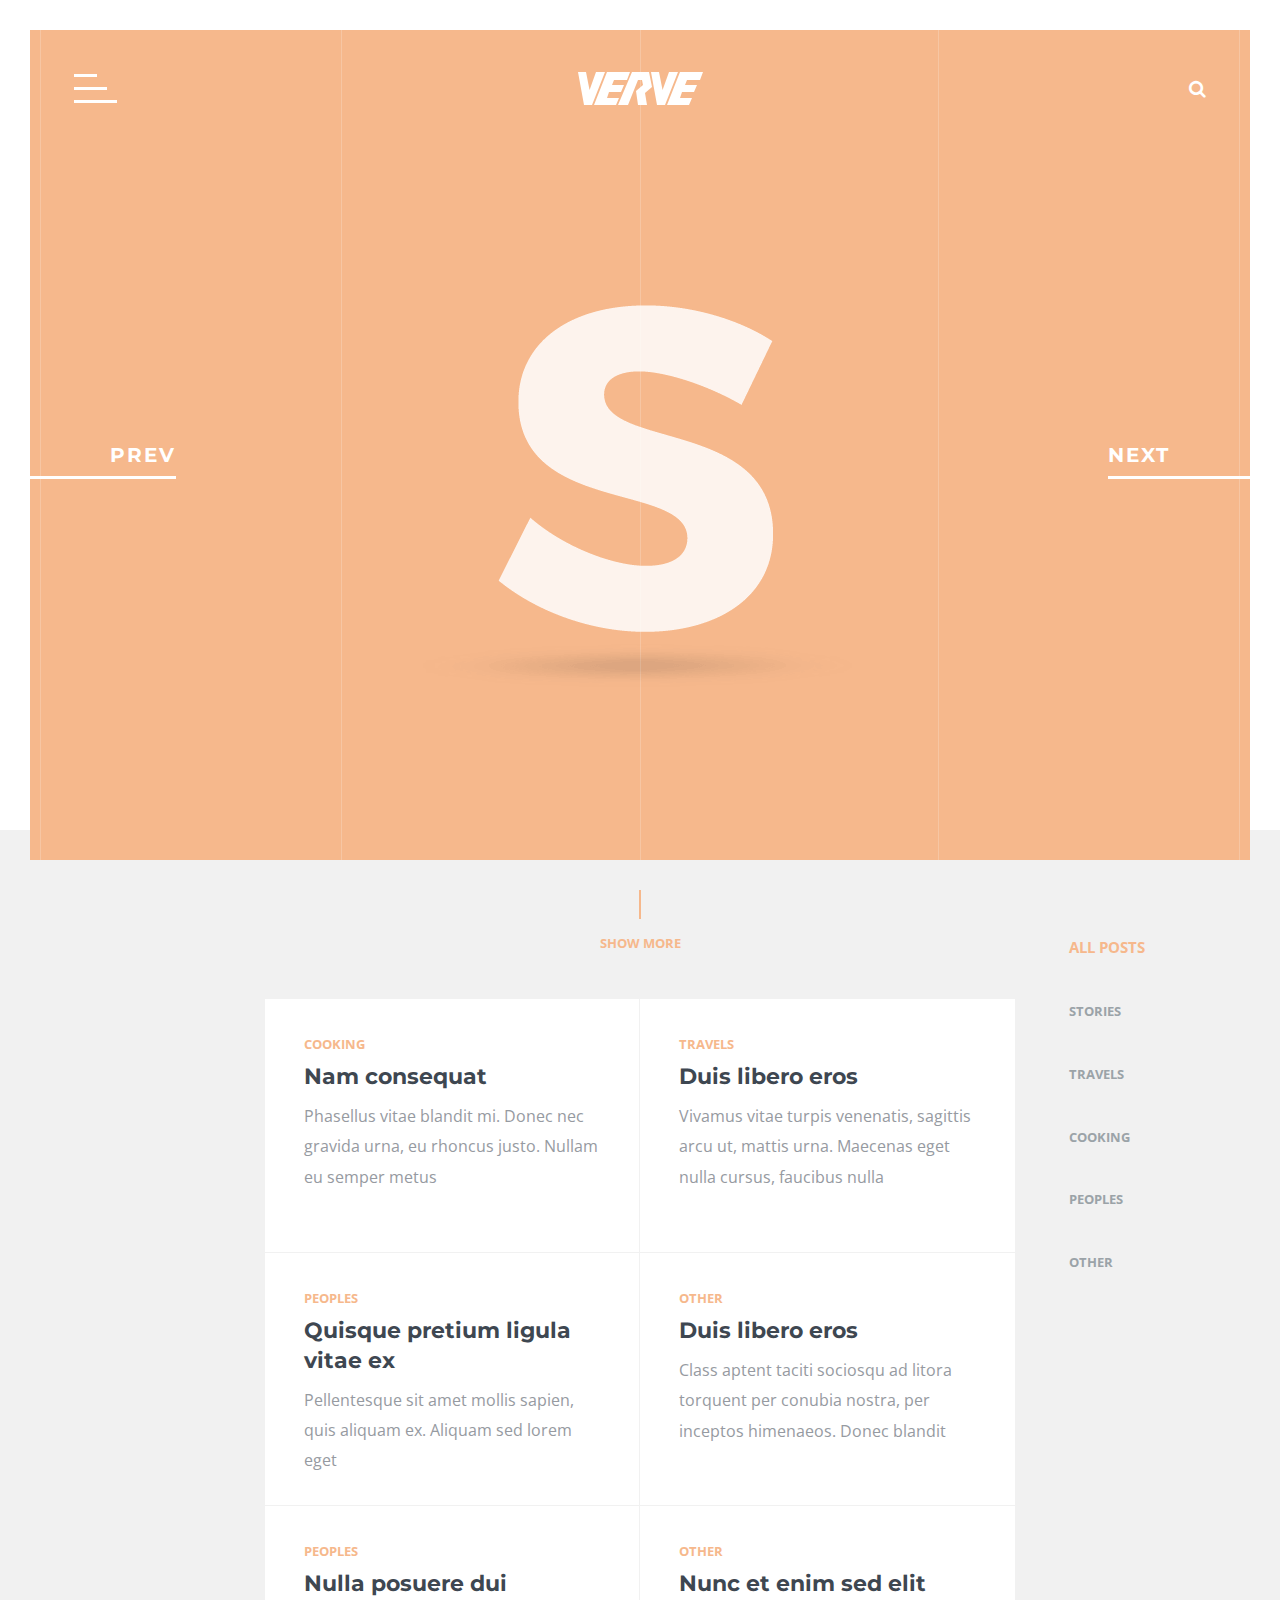
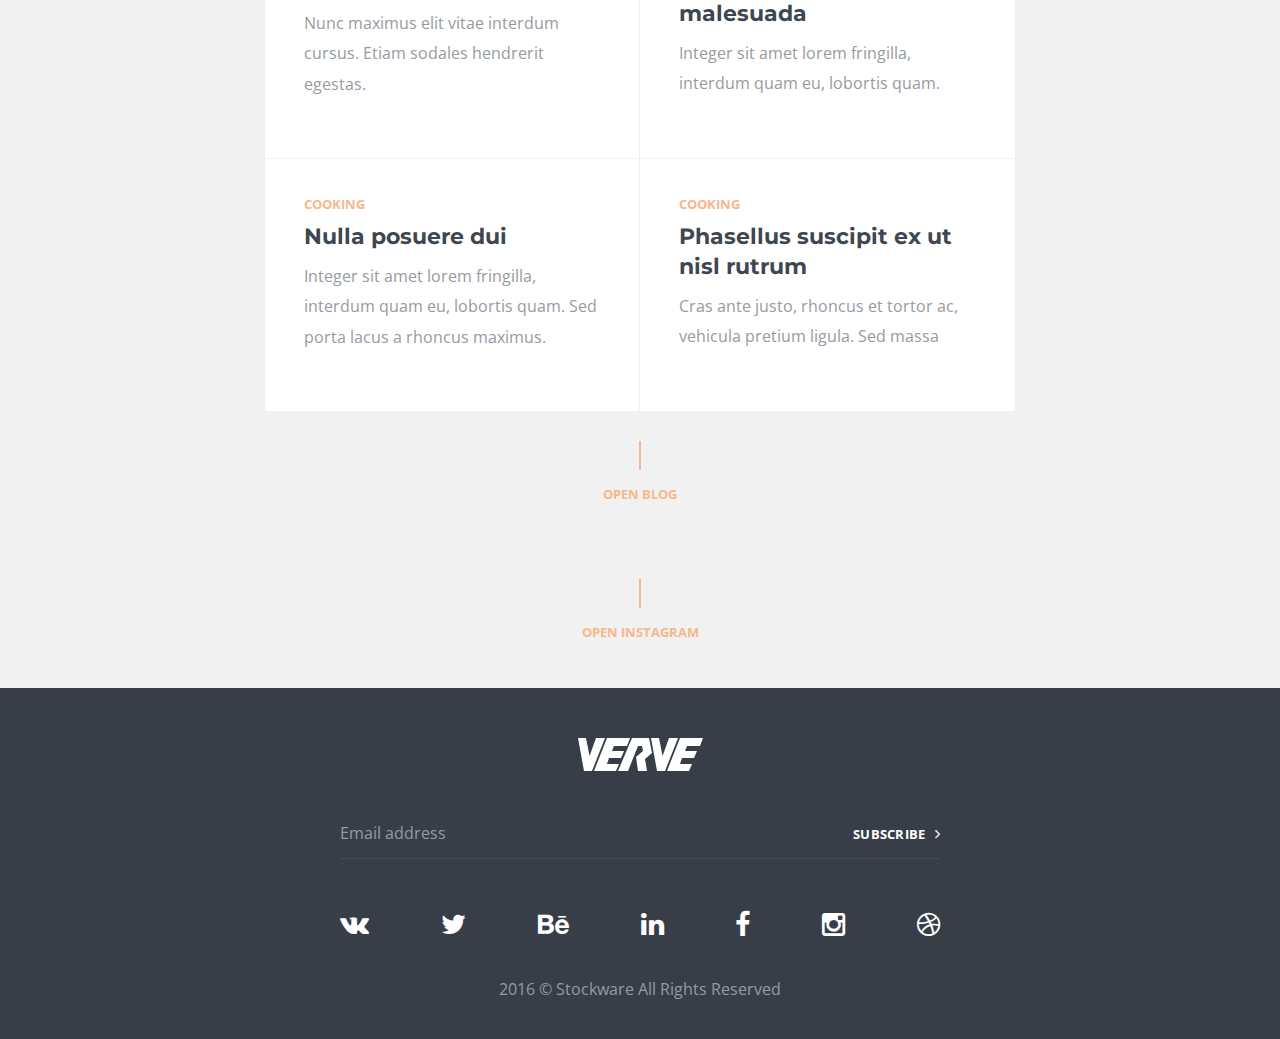
==== index.html @ ddc576a4 "Add files via upload" ====
<!doctype html>
<html lang="en">
<head>

<meta charset="UTF-8">
<title>Verve</title>
<meta http-equiv="X-UA-Compatible" content="IE=edge">
<meta name="viewport" content="width=device-width, initial-scale=1.0">

<link href='https://fonts.googleapis.com/css?family=Open+Sans:400,400italic,600,600italic,700,700italic,300italic,300&amp;subset=latin,cyrillic' rel='stylesheet' type='text/css'>
<link href='https://fonts.googleapis.com/css?family=Montserrat:400,700&amp;subset=latin,cyrillic' rel='stylesheet' type='text/css'>

<link rel="stylesheet" href="css/font-awesome.min.css">
<link rel="stylesheet" href="css/flexslider.css">
<link rel="stylesheet" href="css/jquery.fancybox.css">
<link rel="stylesheet" href="css/style.css">
<link rel="stylesheet" href="css/media.css">

<link rel="stylesheet" href="css/color/color_1.css" id="theme-color">

<!--[if lt IE 9]>
<script src="js/html5shiv.js"></script>
<![endif]-->

</head>
<body>


<div class="top">
	<!-- Header -->
	<header class="header">

		<!-- Logotype -->
		<p class="header-logo">
			<a href="index.html">
				<img src="img/logo.png" alt="">
			</a>
		</p>

		<!-- Topmenu Toggle -->
		<div class="mainmenu-btn" id="mainmenu-btn">
			<div class="mainmenu-btn-line"></div>
			<div class="mainmenu-btn-line"></div>
			<div class="mainmenu-btn-line"></div>
			<div class="mainmenu-btn-line"></div>
		</div>

		<!-- Search Form -->
		<div class="header-search">
			<a href="#" id="header-search-btn" class="header-search-btn"><i class="fa fa-search"></i></a>
			<form action="#" id="header-search">
				<input type="text" placeholder="Search..">
				<button type="submit"><i class="fa fa-search"></i></button>
			</form>
		</div>

	</header>
	<!-- Header -->

	<!-- Slider -->
	<div class="topslider">
		<div class="responisve-container">
			<div class="slider" id="front-slider">
				<div class="slide" data-bg="#f6b88c">
					<img data-position="60,225" data-in="fade" data-delay="50" data-out="fade" src="img/topslider/s2.png" alt="">
					<p data-position="210,20" data-in="bottom" data-ease-in="easeInOutBack" data-delay="400" data-out="fade" class="topslider-ttl" style="font-size: 280px;">SWEET</p>
					<span data-fixed="" class="line-ct"></span>
				</div>
				<div class="slide" data-bg="#3fb58b">
					<img data-position="60,225" data-in="fade" data-delay="50" data-out="fade" src="img/topslider/s1.png" alt="">
					<p data-position="240,30" data-in="bottom" data-ease-in="easeInOutBack" data-delay="400" data-out="fade" class="topslider-ttl" style="font-size: 217px;">PERFECT</p>
					<span data-fixed="" class="line-ct"></span>
				</div>
				<div class="slide" data-bg="#e594b2">
					<img data-position="60,225" data-in="fade" data-delay="50" data-out="fade" src="img/topslider/s3.png" alt="">
					<p data-position="247,30" data-in="bottom" data-ease-in="easeInOutBack" data-delay="400" data-out="fade" class="topslider-ttl" style="font-size: 197px;">CREATIVE</p>
					<span data-fixed="" class="line-ct"></span>
				</div>
			</div>
		</div>
	</div>
	<!-- Slider -->
</div>


<!-- Navmenu -->
<div class="mainmenu-bg" id="mainmenu-bg"></div>
<nav class="mainmenu" id="mainmenu">
	<ul>
		<li class="active">
			<a href="index.html">Home</a>
		</li>
		<li class="mainmenu-parent">
			<a href="blog.html">Blog <i class="fa fa-angle-down"></i></a>
			<ul>
				<li>
					<a href="blog.html">All posts</a>
				</li>
				<li>
					<a href="blog.html">Stories</a>
				</li>
				<li>
					<a href="blog.html">Travels</a>
				</li>
				<li>
					<a href="blog.html">Cooking</a>
				</li>
				<li>
					<a href="blog.html">Peoples</a>
				</li>
				<li>
					<a href="post.html">Single Post</a>
				</li>
			</ul>
		</li>
		<li class="mainmenu-parent">
			<a href="project.html">Portfolio <i class="fa fa-angle-down"></i></a>
			<ul>
				<li>
					<a href="project.html">All projects</a>
				</li>
				<li>
					<a href="project.html">Design</a>
				</li>
				<li>
					<a href="project.html">Business</a>
				</li>
				<li>
					<a href="project.html">Society</a>
				</li>
				<li>
					<a href="project.html">Education</a>
				</li>
			</ul>
		</li>
		<li>
			<a href="about.html">About</a>
		</li>
		<li>
			<a href="contacts.html">Contacts</a>
		</li>
		<li>
			<a href="coming.html">Coming Soon</a>
		</li>
		<li>
			<a href="err404.html">Error 404</a>
		</li>
	</ul>
</nav>
<!-- Navmenu -->


<!-- Main Content -->
<main>


<div class="cont front">

	<!-- Projects Sections -->
	<div class="cont project-front-sections-wrap" id="project-front-sections">
		<div class="project-front-sections-inner">
			<ul class="project-front-sections">
				<li>
					<a class="active" data-section="*" href="#">All posts</a>
				</li>
				<li>
					<a data-section=".section1" href="#">Stories</a>
				</li>
				<li>
					<a data-section=".section2" href="#">Travels</a>
				</li>
				<li>
					<a data-section=".section3" href="#">Cooking</a>
				</li>
				<li>
					<a data-section=".section4" href="#">Peoples</a>
				</li>
				<li>
					<a data-section=".section5" href="#">Other</a>
				</li>
			</ul>
		</div>
	</div>
	<!-- Projects Sections -->

	<!-- Projects Items -->
	<div class="project-front-list" id="project-front-list">
		<div class="project-front project-front-width2 section2 section3">
			<a href="project.html" class="project-front-link">
				<img src="http://placehold.it/600x305" alt="">
				<div class="project-front-cont">
					<p class="project-front-sect">Travels</p>
					<h3>Curabitur sed sapien</h3>
				</div>
			</a>
		</div>
		<div class="project-front project-front-width2 section4">
			<a href="project.html" class="project-front-link">
				<img src="http://placehold.it/600x305" alt="">
				<div class="project-front-cont">
					<p class="project-front-sect">Peoples</p>
					<h3>Pellentesque nec odio ut</h3>
				</div>
			</a>
		</div>
		<div class="project-front section1">
			<a href="project.html" class="project-front-link">
				<img src="http://placehold.it/300x305" alt="">
				<div class="project-front-cont">
					<p class="project-front-sect">Stories</p>
					<h3>Quisque scelerisque sem sit</h3>
				</div>
			</a>
		</div>
		<div class="project-front project-front-width2 section1 section3">
			<a href="project.html" class="project-front-link">
				<img src="http://placehold.it/600x305" alt="">
				<div class="project-front-cont">
					<p class="project-front-sect">Cooking</p>
					<h3>Nam at leo lorem</h3>
				</div>
			</a>
		</div>
		<div class="project-front section2 section5">
			<a href="project.html" class="project-front-link">
				<img src="http://placehold.it/300x305" alt="">
				<div class="project-front-cont">
					<p class="project-front-sect">Travels</p>
					<h3>Morbi nec urna ut</h3>
				</div>
			</a>
		</div>
		<div class="project-front project-front-width2 section4 section5">
			<a href="project.html" class="project-front-link">
				<img src="http://placehold.it/600x305" alt="">
				<div class="project-front-cont">
					<p class="project-front-sect">Peoples</p>
					<h3>Praesent fringilla augue molestie</h3>
				</div>
			</a>
		</div>
		<div class="project-front project-front-width2 section2">
			<a href="project.html" class="project-front-link">
				<img src="http://placehold.it/600x305" alt="">
				<div class="project-front-cont">
					<p class="project-front-sect">Travels</p>
					<h3>Suspendisse hendrerit magna</h3>
				</div>
			</a>
		</div>
		<div class="project-front section3">
			<a href="project.html" class="project-front-link">
				<img src="http://placehold.it/300x305" alt="">
				<div class="project-front-cont">
					<p class="project-front-sect">Cooking</p>
					<h3>Praesent fringilla augue molestie</h3>
				</div>
			</a>
		</div>
		<div class="project-front project-front-width2 section4">
			<a href="project.html" class="project-front-link">
				<img src="http://placehold.it/600x305" alt="">
				<div class="project-front-cont">
					<p class="project-front-sect">Peoples</p>
					<h3>Fusce facilisis magna sed</h3>
				</div>
			</a>
		</div>
		<div class="project-front section5">
			<a href="project.html" class="project-front-link">
				<img src="http://placehold.it/300x305" alt="">
				<div class="project-front-cont">
					<p class="project-front-sect">Other</p>
					<h3>Aliquam vitae ipsum</h3>
				</div>
			</a>
		</div>
	</div>
	<p class="project-front-more">
		<a href="index.html" id="project-front-more">Show more</a>
	</p>
	<!-- Projects Items -->

	<!-- Homepage Posts -->
	<div class="post-front-list">
		<div class="post-front">
			<a class="post-front-sect" href="blog.html">Cooking</a>
			<h3><a href="post.html">Nam consequat</a></h3>
			<p>Phasellus vitae blandit mi. Donec nec gravida urna, eu rhoncus justo. Nullam eu semper metus</p>
		</div>
		<div class="post-front">
			<a class="post-front-sect" href="blog.html">Travels</a>
			<h3><a href="post.html">Duis libero eros</a></h3>
			<p>Vivamus vitae turpis venenatis, sagittis arcu ut, mattis urna. Maecenas eget nulla cursus, faucibus nulla</p>
		</div>
		<div class="post-front">
			<a class="post-front-sect" href="blog.html">Peoples</a>
			<h3><a href="post.html">Quisque pretium ligula vitae ex</a></h3>
			<p>Pellentesque sit amet mollis sapien, quis aliquam ex. Aliquam sed lorem eget</p>
		</div>
		<div class="post-front">
			<a class="post-front-sect" href="blog.html">Other</a>
			<h3><a href="post.html">Duis libero eros</a></h3>
			<p>Class aptent taciti sociosqu ad litora torquent per conubia nostra, per inceptos himenaeos. Donec blandit</p>
		</div>
		<div class="post-front">
			<a class="post-front-sect" href="blog.html">Peoples</a>
			<h3><a href="post.html">Nulla posuere dui</a></h3>
			<p>Nunc maximus elit vitae interdum cursus. Etiam sodales hendrerit egestas.</p>
		</div>
		<div class="post-front">
			<a class="post-front-sect" href="blog.html">Other</a>
			<h3><a href="post.html">Nunc et enim sed elit malesuada</a></h3>
			<p>Integer sit amet lorem fringilla, interdum quam eu, lobortis quam.</p>
		</div>
		<div class="post-front">
			<a class="post-front-sect" href="blog.html">Cooking</a>
			<h3><a href="post.html">Nulla posuere dui</a></h3>
			<p>Integer sit amet lorem fringilla, interdum quam eu, lobortis quam. Sed porta lacus a rhoncus maximus.</p>
		</div>
		<div class="post-front">
			<a class="post-front-sect" href="blog.html">Cooking</a>
			<h3><a href="post.html">Phasellus suscipit ex ut nisl rutrum</a></h3>
			<p>Cras ante justo, rhoncus et tortor ac, vehicula pretium ligula. Sed massa</p>
		</div>
	</div>
	<p class="post-front-link">
		<a href="http://instagram.com" rel="nofollow" target="_blank">Open blog</a>
	</p>
	<!-- Homepage Posts -->

	<!-- Instagram Photos -->
	<ul class="instagram-list" id="instagram-list">
		<li class="instagram-sizer"></li>
		<li class="instagram-item">
			<a href="http://instagram.com" rel="nofollow" target="_blank">
				<img src="http://placehold.it/300x253" alt="">
			</a>
		</li>
		<li class="instagram-item">
			<a href="http://instagram.com" rel="nofollow" target="_blank">
				<img src="http://placehold.it/300x253" alt="">
			</a>
		</li>
		<li class="instagram-item">
			<a href="http://instagram.com" rel="nofollow" target="_blank">
				<img src="http://placehold.it/300x253" alt="">
			</a>
		</li>
		<li class="instagram-item">
			<a href="http://instagram.com" rel="nofollow" target="_blank">
				<img src="http://placehold.it/300x253" alt="">
			</a>
		</li>
		<li class="instagram-item">
			<a href="http://instagram.com" rel="nofollow" target="_blank">
				<img src="http://placehold.it/300x253" alt="">
			</a>
		</li>
		<li class="instagram-item">
			<a href="http://instagram.com" rel="nofollow" target="_blank">
				<img src="http://placehold.it/300x253" alt="">
			</a>
		</li>
		<li class="instagram-item">
			<a href="http://instagram.com" rel="nofollow" target="_blank">
				<img src="http://placehold.it/300x253" alt="">
			</a>
		</li>
		<li class="instagram-item">
			<a href="http://instagram.com" rel="nofollow" target="_blank">
				<img src="http://placehold.it/300x253" alt="">
			</a>
		</li>
	</ul>
	<p class="instagram-more">
		<a href="http://instagram.com" rel="nofollow" target="_blank">Open instagram</a>
	</p>
	<!-- Instagram Photos -->

</div>


</main>
<!-- Main Content -->


<!-- Footer -->
<footer class="footer-wrap">
	<div class="cont footer">

		<!-- Logotype -->
		<p class="footer-logo">
			<a href="index.html">
				<img src="img/logo.png" alt="">
			</a>
		</p>

		<!-- Subscribe -->
		<form class="form-validate footer-subscribe" action="#">
			<input data-required="text" data-required-email="email" type="text" placeholder="Email address" name="email2">
			<button type="submit">Subscribe <i class="fa fa-angle-right"></i></button>
		</form>

		<!-- Social Links -->
		<ul class="footer-social">
			<li>
				<a href="http://vk.com" rel="nofollow" target="_blank">
					<i class="fa fa-vk"></i>
				</a>
			</li>
			<li>
				<a href="http://twitter.com" rel="nofollow" target="_blank">
					<i class="fa fa-twitter"></i>
				</a>
			</li>
			<li>
				<a href="http://behance.com" rel="nofollow" target="_blank">
					<i class="fa fa-behance"></i>
				</a>
			</li>
			<li>
				<a href="http://linkedin.com" rel="nofollow" target="_blank">
					<i class="fa fa-linkedin"></i>
				</a>
			</li>
			<li>
				<a href="http://facebook.com" rel="nofollow" target="_blank">
					<i class="fa fa-facebook"></i>
				</a>
			</li>
			<li>
				<a href="http://instagram.com" rel="nofollow" target="_blank">
					<i class="fa fa-instagram"></i>
				</a>
			</li>
			<li>
				<a href="http://dribbble.com" rel="nofollow" target="_blank">
					<i class="fa fa-dribbble"></i>
				</a>
			</li>
		</ul>

		<!-- Copyright -->
		<p class="footer-copyright">2016 © Stockware All Rights Reserved</p>

	</div>
</footer>
<!-- Footer -->


<script src="js/jquery-1.12.3.min.js"></script>
<script src="js/fancybox/fancybox.js"></script>
<script src="js/fancybox/helpers/jquery.fancybox-thumbs.js"></script>
<script src="js/jquery.flexslider-min.js"></script>
<script src="js/masonry.pkgd.min.js"></script>
<script src="js/jquery.fractionslider.js"></script>

<script src="js/isotope.pkgd.min.js"></script>

<script src="js/main.js"></script>

</body>
</html>
---- css/style.css ----
html, body, div, span, applet, object, iframe,
h1, h2, h3, h4, h5, h6, p, blockquote, pre,
a, abbr, acronym, address, big, cite, code,
del, dfn, em, img, ins, kbd, q, s, samp,
small, strike, strong, sub, sup, tt, var,
b, u, i, center,
dl, dt, dd, ol, ul, li,
fieldset, form, label, legend,
table, caption, tbody, tfoot, thead, tr, th, td,
article, aside, canvas, details, embed, 
figure, figcaption, footer, header, hgroup, 
menu, nav, output, ruby, section, summary,
time, mark, audio, video {
	margin: 0;
	padding: 0;
	border: 0;
	font-size: 100%;
	font: inherit;
	vertical-align: baseline;
}
/* HTML5 display-role reset for older browsers */
article, aside, details, figcaption, figure, 
footer, header, hgroup, menu, nav, section {
	display: block;
}
body {
	line-height: 1;
}
ol, ul {
	list-style: none;
}
blockquote, q {
	quotes: none;
}
blockquote:before, blockquote:after,
q:before, q:after {
	content: '';
	content: none;
}
table {
	border-collapse: collapse;
	border-spacing: 0;
}



@font-face {
	font-family: 'MontserratBlack';
	src: url('../fonts/MontserratBlack.eot');
	src: url('../fonts/MontserratBlack.eot?#iefix') format('embedded-opentype'),
	url('../fonts/MontserratBlack.otf') format('opentype'),
	url('../fonts/MontserratBlack.woff2') format('woff2'),
	url('../fonts/MontserratBlack.woff') format('woff'),
	url('../fonts/MontserratBlack.svg#MontserratBlack') format('svg');
	font-weight: normal;
	font-style: normal;
}



body {
	-webkit-text-size-adjust: 100%;
	font-family: 'Open Sans', sans-serif;
	font-size: 14px;
	line-height: 1.42857143;
	position: relative;
	background: #f1f1f1;
}
body * {
	box-sizing: border-box;
	line-height: 1.42857143;
}
h1, h2, h3, h4, h5, h6,
h1 *, h2 *, h3 *, h4 *, h5 *, h6 * {
	line-height: 1.1;
}
h1, h2, h3, h4, h5, h6, strong, b {
	font-weight: 700;
}
i, em {
	font-style: italic;
}
img {
	max-width: 100%;
	height: auto;
}
a {
	text-decoration: none;
	color: inherit;
}
a:hover {
	text-decoration: none;
}
input[type=text],
input[type=submit],
input[type=image],
input[type=password],
input[type=email],
button,
textarea {
    -webkit-appearance: none;
}
textarea,
button,
input[type=password],
input[type=email],
input[type=submit],
input[type=text] {
	font-family: 'Open Sans', sans-serif;
}
a:focus {
	text-decoration: none;
}
textarea:focus,
button:focus,
a:focus,
input:focus {
	outline: none;
}



@keyframes new-item-animation {
	0% {
		opacity: 0;
		-webkit-transform: translateX(-300px);
		-moz-transform: translateX(-300px);
		-ms-transform: translateX(-300px);
		-o-transform: translateX(-300px);
		transform: translateX(-300px)
	}
	70% {
		opacity: 1;
		-webkit-transform: translateX(50px);
		-moz-transform: translateX(50px);
		-ms-transform: translateX(50px);
		-o-transform: translateX(50px);
		transform: translateX(50px)
	}
	100% {
		opacity: 1;
		-webkit-transform: translateX(0);
		-moz-transform: translateX(0);
		-ms-transform: translateX(0);
		-o-transform: translateX(0);
		transform: translateX(0)
	}
}




/* CONTAINER */

.cont {
	width: 1200px;
	margin: 0 auto;
}
.cont:after {
	clear: both;
	display: block;
	content: '';
}

/* CONTAINER */





/* HEADER */

.top {
	position: relative;
	padding: 30px 30px 0;
	height: auto;
}
.top:before {
	position: absolute;
	content: '';
	display: block;
	top: 0;
	background: #fff;
	bottom: 30px;
	left: 0;
	right: 0;
}
.top:after {
	clear: both;
	display: block;
	content: '';
}
.header {
	position: absolute;
	top: 30px;
	left: 30px;
	right: 30px;
	padding: 0 44px;
}
.header:after {
	clear: both;
	display: block;
	content: '';
}
.header .header-logo {
	position: absolute;
	left: 0;
	width: 100%;
	text-align: center;
	top: 0;
	line-height: 114px;
	z-index: 3;
	z-index: 10;
}
.header .header-logo img {
	display: inline-block;
	vertical-align: middle;
	max-width: 100%;
	max-height: 100%;
	width: auto;
	height: auto;
}
.header .mainmenu-btn {
	position:relative;
	-webkit-transform: rotate(0deg);
	-moz-transform: rotate(0deg);
	-ms-transform: rotate(0deg);
	-o-transform: rotate(0deg);
	transform: rotate(0deg);
	cursor:pointer;
    float: left;
    margin: 44px 0 0;
    position: relative;
	z-index: 11;
    width: 43px;
    height: 33px;
    display: block;
}
.mainmenu-btn-line{
	display: block;
	position: absolute;
	height: 3px;
	width: 43px;
	background: #fff;
	opacity: 1;
	left: 0;
	-webkit-transform: rotate(0deg);
	-moz-transform: rotate(0deg);
	-ms-transform: rotate(0deg);
	-o-transform: rotate(0deg);
	transform: rotate(0deg);
	-webkit-transition: .15s ease-in-out;
	-moz-transition: .15s ease-in-out;
	-o-transition: .15s ease-in-out;
	transition: .15s ease-in-out;
}
.mainmenu-btn-line:nth-child(1) {
	top: 0px;
	width:23px;
}
.mainmenu-btn-line:nth-child(2), .mainmenu-btn-line:nth-child(3) {
	top: 13px;
	width:33px;
}
.mainmenu-btn-line:nth-child(4) {
	top: 26px;
}
.mainmenu-btn.opened {
	z-index: 103;
}
.mainmenu-btn.opened .mainmenu-btn-line {
	background: #383e48;
}
.mainmenu-btn.opened .mainmenu-btn-line:nth-child(1) {
	top: 8px;
	width: 0%;
	left: 50%;
}
.mainmenu-btn.opened .mainmenu-btn-line:nth-child(2) {
	-webkit-transform: rotate(45deg);
	-moz-transform: rotate(45deg);
	-ms-transform: rotate(45deg);
	-o-transform: rotate(45deg);
	transform: rotate(45deg);
}
.mainmenu-btn.opened .mainmenu-btn-line:nth-child(3) {
	-webkit-transform: rotate(-45deg);
	-moz-transform: rotate(-45deg);
	-ms-transform: rotate(-45deg);
	-o-transform: rotate(-45deg);
	transform: rotate(-45deg);
}
.mainmenu-btn.opened .mainmenu-btn-line:nth-child(4) {
	top: 8px;
	width: 0%;
	left: 50%;
}
.header .header-search {
	float: right;
	padding: 46px 0 0;
	position: relative;
	z-index: 4;
	z-index: 11;
}
.header .header-search-btn {
	display: block;
	font-size: 18px;
	color: #fff;
	-o-transition: all 0.2s;
	-moz-transition: all 0.2s;
	-webkit-transition: all 0.2s;
	transition: all 0.2s;
}
.header .header-search-btn.opened .fa:before {
	content: '\f00d';
}
.header .header-search form {
	position: absolute;
	top: 100%;
	right: -20px;
	background: #fff;
	padding: 0 20px;
	margin: 30px 0 0;
	box-shadow: 0px 0px 11px 0 rgba(21,25,26,0.1);
	display: block;
	-o-transition: all 0.3s ease;
	-moz-transition: all 0.3s ease;
	-webkit-transition: all 0.3s ease;
	transition: all 0.3s ease;
	-webkit-transform: translate3d(0, 10px, 0);
	-moz-transform: translate3d(0, 10px, 0);
	-ms-transform: translate3d(0, 10px, 0);
	-o-transform: translate3d(0, 10px, 0);
	transform: translate3d(0, 10px, 0);
	visibility: hidden;
	opacity: 0;
}
.header .header-search .header-search-btn.opened + form {
	opacity: 1;
	-webkit-transform: translate3d(0, 0px, 0);
	-moz-transform: translate3d(0, 0px, 0);
	-ms-transform: translate3d(0, 0px, 0);
	-o-transform: translate3d(0, 0px, 0);
	transform: translate3d(0, 0px, 0);
	visibility: visible;
}
.header .header-search form:after {
	position: absolute;
	content: '\f106';
	font-family: FontAwesome;
	font-size: 15px;
	color: #fff;
	top: 0;
	margin: -29px 0 0;
    right: 23px;
}
.header .header-search form input[type=text] {
    background: transparent;
	-o-transition: all 0.2s;
	-moz-transition: all 0.2s;
	-webkit-transition: all 0.2s;
    transition: all 0.2s;
    border: none;
    font-size: 15px;
    color: #969aa1;
    height: 48px;
    width: 230px;
    padding: 0 20px 0 0;
    display: block;
}
.header .header-search form input[type=text]::-webkit-input-placeholder {
    color: #969aa1;
}
.header .header-search form input[type=text]::-moz-placeholder {
   color: #969aa1;
   opacity: 1;
}
.header .header-search form input[type=text]:-ms-input-placeholder {
   color: #969aa1;
}
.header .header-search form button[type=submit] {
	font-size: 18px;
	color: #fff;
	font-weight: 700;
	cursor: pointer;
	text-transform: uppercase;
	line-height: 100%;
	position: absolute;
	right: 20px;
	top: 50%;
	letter-spacing: 0.02em;
	margin: -20px 0 0;
	padding: 0;
	height: 40px;
	border: none;
	background: transparent;
	-o-transition: all 0.2s;
	-moz-transition: all 0.2s;
	-webkit-transition: all 0.2s;
	transition: all 0.2s;
    color: #969aa1;
}
.header .header-search form button[type=submit] .fa {
	font-size: 18px;
	margin: 0 0 0 6px;
}
.header .header-search form button[type=submit]:hover {
	color: #f6b88c;
}
.mainmenu-bg {
	display: none;
	position: fixed;
	top: 0;
	bottom: 0;
	right: 0;
	left: 0;
	background: rgba(56, 62, 72, 0.8);
	z-index: 100;
}
.mainmenu {
	position: absolute;
	top: 0;
	left: 0;
	background: #fff;
	height: 100%;
	z-index: 101;
	-webkit-transition: all .3s ease-in-out;
    -moz-transition: all .3s ease-in-out;
    -o-transition: all .3s ease-in-out;
    transition: all .3s ease-in-out;
    left: -400px;
}
body.menu-opened .mainmenu {
	left: 0;
}
.mainmenu > ul {
    padding: 175px 0 0 0;
    width: 360px;
}
.mainmenu > ul > li {
	font-size: 25px;
	font-weight: 700;
	font-family: 'Montserrat', sans-serif;
	text-transform: uppercase;
	margin: 0 0 102px;
	/*white-space: nowrap;*/
	margin: 0;
    padding: 0 30px 0 72px;
}

.mainmenu > ul > li.mainmenu-parent > a > .fa {
    display: none;
}
.mainmenu > ul > li > a {
	color: #888b91;
	display: block;
	-o-transition: all 0.2s;
	-moz-transition: all 0.2s;
	-webkit-transition: all 0.2s;
	transition: all 0.2s;
	height: 100%;
	position: relative;
}
.mainmenu > ul > li.active > a {
	color: #383e48;
}
.mainmenu > ul > li > a:hover {
	color: #383e48;
}
.mainmenu > ul > li:hover > a {
	color: #383e48;
}
.mainmenu > ul > li ul li a {
	color: #383e48;
	-o-transition: all 0.2s;
	-moz-transition: all 0.2s;
	-webkit-transition: all 0.2s;
	transition: all 0.2s;
	display: block;
	position: relative;
}
.mainmenu > ul > li ul li.active > a {
	color: #f6b88c;
}
.mainmenu > ul > li ul li > a:hover {
	color: #f6b88c;
}
.mainmenu > ul > li > ul {
	position: absolute;
	border-left: 1px solid #ebebeb;
    top: 0;
    left: 100%;
    background: #fff;
    height: 100%;
    padding: 0;
	display: none;
    min-width: 300px;
    width: 300px;
    padding-top: 175px;
}
.mainmenu > ul > li > ul > li {
	font-size: 18px;
	font-weight: 700;
	font-family: 'Montserrat', sans-serif;
	text-transform: uppercase;
    margin: 0;
    padding: 0 30px 0 58px;
}
.mainmenu > ul > li > ul > li ul {
	display: none;
	padding-left: 15px;
}
.mainmenu > ul > li > ul > li ul li {
	padding-top: 10px;
}
.mainmenu > ul > li ul li > a >.fa {
    position: absolute;
    right: 0px;
    text-align: center;
    top: 50%;
    margin: -16px 0 0;
    display: block;
    width: 40px;
    height: 30px;
    font-size: 30px;
    cursor: pointer;
	-o-transition: all 0.2s;
	-moz-transition: all 0.2s;
	-webkit-transition: all 0.2s;
    transition: all 0.2s;
    color: #383e48;
    -webkit-transform: rotate(0deg);
    -moz-transform: rotate(0deg);
    -ms-transform: rotate(0deg);
    -o-transform: rotate(0deg);
    transform: rotate(0deg);
}
.mainmenu > ul > li ul li > a >.fa:hover {
    color: #888b91;
}
.mainmenu > ul > li ul li.opened > a >.fa {
    -webkit-transform: rotate(180deg);
    -moz-transform: rotate(180deg);
    -ms-transform: rotate(180deg);
    -o-transform: rotate(180deg);
    transform: rotate(180deg);
}

/* HEADER */





/* TOP SLIDER */

.topslider {
	padding-top: 80px;
	overflow: hidden;
	position: relative;
	height: 100%;
	-o-transition: all 0.2s;
	-moz-transition: all 0.2s;
	-webkit-transition: all 0.2s;
	transition: all 0.2s;
	background: transparent;
}
.topslider .slider {
	margin: 0 auto;
}
.topslider .slider .slide {
	display: none;
}
.topslider .responisve-container {
	height: 750px;
	-o-transition: all 0.2s;
	-moz-transition: all 0.2s;
	-webkit-transition: all 0.2s;
	transition: all 0.2s;
}
.topslider .slider .slide:after {
	content: '';
	position: absolute;
	left: 50%;
	display: block;
	top: 0;
	top: -80px;
	bottom: 0;
	width: 1px;
	z-index: 1;
	width: 300px;
	margin: 0 0 0 -600px;
	border-left: 1px solid rgba(255,255,255,0.2);
	border-right: 1px solid rgba(255,255,255,0.2);
}
.topslider .slider .slide:before {
	content: '';
	position: absolute;
	right: 50%;
	display: block;
	top: 0;
	top: -80px;
	bottom: 0;
	width: 1px;
	z-index: 1;
	width: 300px;
	margin: 0 -600px 0 0;
	border-left: 1px solid rgba(255,255,255,0.2);
	border-right: 1px solid rgba(255,255,255,0.2);
}
.topslider .slider .slide .line-ct {
	z-index: 1;
	position: absolute;
	left: 50%;
	display: block;
	top: 0;
	top: -80px;
	bottom: 0;
	width: 1px !important;
	background: rgba(255,255,255,0.2);
}
.topslider .slider .slide .topslider-img {
	display: block;
	z-index: 2;
	text-align: center;
}
.topslider .slider .slide .topslider-img img {
	max-height: 100%;
	max-width: 100%;
	display: inline-block;
	vertical-align: middle;
	display: inline-block;
	width: auto;
	height: auto;
}
.topslider .slider .slide img {
	max-height: 100%;
	max-width: 100%;
	display: inline-block;
	vertical-align: middle;
	display: inline-block;
	width: auto;
	height: auto;
}
.topslider .slider .slide .topslider-ttl {
	display: block;
	z-index: 2;
	text-align: center;
	font-size: 197px;
	color: rgba(255,255,255,0.1);
	position: absolute;
	z-index: 1;
	text-align: center;
	margin: 0;
	padding: 0;
	line-height: 100%;
    font-family: 'MontserratBlack', 'Montserrat', sans-serif;
    letter-spacing: 0.05em;
}
.topslider .prev,
.topslider .next {
	width: auto;
	height: auto;
	border-radius: 0;
	line-height: 100%;
	margin: 0;
	top: 50%;
	opacity: 1;
	text-align: center;
	background: none;
	-o-transition: all 0.3s ease;
	-moz-transition: all 0.3s ease;
	-webkit-transition: all 0.3s ease;
	transition: all 0.3s ease;
	font-family: 'Montserrat', sans-serif;
	font-size: 20px;
	font-weight: 700;
	text-transform: uppercase;
	border-bottom: 3px solid #fff;
	letter-spacing: 0.1em;
	color: #fff;
	display: block;
	position: absolute;
	z-index: 10;
}
.topslider .prev {
	left: 0;
	padding: 0 0 11px 80px;
}
.topslider .prev:hover {
	left: -10px;
}
.topslider .next {
	right: 0;
	padding: 0 80px 11px 0;
}
.topslider .next:hover {
	right: -10px;
}
.fraction-slider{
	position:relative;
	width:100%;
	height:100%;
	overflow:visible;
}
.fraction-slider .slide{
	display:none;
	width:100%;
	height:100%;
	position:absolute;
	z-index: 1;
}
.fraction-slider .active-slide{
	z-index: 4;
}
.fraction-slider .fs_obj{
	display:block;
	display:none;
	position:absolute;
	top:0px;
	left:100%;
	z-index: 3;
}
.fraction-slider .fs_fixed_obj{
	z-index: 2;
	left:0;
}
.fraction-slider .fs_obj *{
	display:inline-block;
	position:relative;
	top:0px;
	left:0px;
}
.fraction-slider .prev,
.fraction-slider .next{
	display:none;
	position:absolute;
	width:45px;
	height:45px;
	z-index: 4;
}
.fs-pager-wrapper{
	position:absolute;
	left:10px;
	bottom:10px;
	z-index: 9;
	z-index: 4;
}
.fs-pager-wrapper a{
	display:inline-block;
	width:14px;
	height:14px;
	margin:0 5px 0 0;
	background: #000;
}
.fs-pager-wrapper .active{
	background: #3fb58b;
}

/* TOP SLIDER */




/* PAGE */

.page {
	border: 30px solid #fff;
	position: relative;
	padding-left: 30px;
	padding-right: 30px;
	-webkit-background-size: cover !important;
	background-size: cover !important;
	background-position: center center !important;
}
.page:after {
	clear: both;
	display: block;
	content: '';
}
.page .header {
	position: relative;
	top: auto;
	left: auto;
	right: auto;
	width: 100%;
	padding: 0 20px;
}
.page .cont {
	max-width: 100%;
	z-index: 2;
}
.page-cont-wrap {
	text-align: center;
	padding-top: 70px;
	padding-bottom: 70px;
}
.page .page-cont-wrap .page-cont {
	text-align: left;
	line-height: 1.42857143;
	display: inline-block;
	vertical-align: middle;
}
.page .page-cont:after {
	clear: both;
	display: block;
	content: '';
}
.page .line-ct-wrap {
	overflow: hidden;
	display: block;
	width: 100%;
	height: 100%;
	position: absolute;
	top: 0;
	left: 0;
}
.page .line-ct {
	z-index: 1;
	position: absolute;
	left: 50%;
	display: block;
	top: 0;
	height: 100%;
	width: 1px;
	background: rgba(255,255,255,0.2);
}
.page .line-ct:after {
	content: '';
	position: absolute;
	left: 50%;
	display: block;
	top: 0;
	height: 100%;
	width: 1px;
	z-index: 1;
	width: 300px;
	margin: 0 0 0 -600px;
	border-left: 1px solid rgba(255,255,255,0.2);
	border-right: 1px solid rgba(255,255,255,0.2);
}
.page .line-ct:before {
	content: '';
	position: absolute;
	right: 50%;
	display: block;
	top: 0;
	height: 100%;
	width: 1px;
	z-index: 1;
	width: 300px;
	margin: 0 -600px 0 0;
	border-left: 1px solid rgba(255,255,255,0.2);
	border-right: 1px solid rgba(255,255,255,0.2);
}

/* PAGE */





/* FRONTPAGE */

.front {
	padding: 0;
}
.project-front-sections-wrap {
	position: relative;
}
.project-front-sections-inner {
	position: absolute;
	left: 100%;
	z-index: 3;
}
.project-front-sections {
	position: absolute;
	padding: 47px 0 0 54px;
	top: 0;
	width: 180px;
}
.project-front-sections.fixed {
	position: fixed;
}
.project-front-sections li {
	font-size: 13px;
	margin: 0 0 44px;
	padding: 0;
	text-transform: uppercase;
	font-weight: 700;
}
.project-front-sections li a.active {
	font-size: 15px;
}
.project-front-sections li a {
	color: #9ba3a8;
	-o-transition: all 0.2s;
	-moz-transition: all 0.2s;
	-webkit-transition: all 0.2s;
	transition: all 0.2s;
	border-bottom: 1px solid transparent;
}
.project-front-sections li a:hover {
	border-color: #9ba3a8;
}
.project-front-sections li a.active {
	color: #3fb58b;
}
.project-front-sections li a.active:hover {
	border-color: transparent;
}
.project-front-list {
	margin: 0 0 30px;
	position: relative;
	z-index: 10;
}
.project-front-list:after {
	clear: both;
	content: '';
	display: block;
}
.project-front-list .project-front {
	width: 25%;
	float: left;
	position: relative;
}
.project-front-list .project-front:after {
	position: absolute;
	content: '';
	background: rgba(255,255,255,0);
	display: block;
	height: 0;
	width: 0;
	top: 50%;
	left: 50%;
	right: 50%;
	-o-transition: all 0.3s ease;
	-moz-transition: all 0.3s ease;
	-webkit-transition: all 0.3s ease;
	transition: all 0.3s ease;
}
.project-front-list .project-front .project-front-link:before {
	position: absolute;
	content: '';
	background-color: #000a1e;
	display: block;
	top: 50%;
	left: 50%;
	right: 50%;
	bottom: 50%;
	-o-transition: all 0.3s ease;
	-moz-transition: all 0.3s ease;
	-webkit-transition: all 0.3s ease;
	transition: all 0.3s ease;
	opacity: 0;
}
.project-front-list .project-front:hover .project-front-link:before {
	top: 20px;
	bottom: 20px;
	left: 20px;
	right: 20px;
	z-index: 11;
    opacity: 0.7;
}
.project-front-list .project-front-sizer {
	width: 25%;
}
.project-front-list .project-front.project-front-width2 {
	width: 50%;
}
.project-front .project-front-link {
	display: block;
	-o-transition: all 0.3s ease-in;
	-moz-transition: all 0.3s ease-in;
	-webkit-transition: all 0.3s ease-in;
	transition: all 0.3s ease-in;
	-webkit-transform: scale(1);
	-moz-transform: scale(1);
	-ms-transform: scale(1);
	-o-transform: scale(1);
	transform: scale(1);
	position: relative;
}
.project-front:hover .project-front-link {
	-webkit-transform: scale(1.1);
	-moz-transform: scale(1.1);
	-ms-transform: scale(1.1);
	-o-transform: scale(1.1);
	transform: scale(1.1);
	box-shadow: 0 0 30px 0 rgba(0,0,0,0.35);
	z-index: 11;
}
.project-front .project-front-link img {
	display: block;
	width: 100%;
	height: auto;
}
.project-front .project-front-cont {
	opacity: 0;
	z-index: 11;
	position: absolute;
	text-align: center;
	left: 0;
	right: 0;
	top: 40%;
	-o-transform: translate(0,-50%);
	-ms-transform: translate(0,-50%);
	-moz-transform: translate(0,-50%);
	-webkit-transform: translate(0,-50%);
	transform: translate(0,-50%);
	-o-transition: all 0.3s;
	-moz-transition: all 0.3s;
	-webkit-transition: all 0.3s;
	transition: all 0.3s;
	padding: 0 20px;
}
.project-front:hover .project-front-cont {
	opacity: 1;
	top: 50%;
}
.project-front .project-front-sect {
	color: #f6b88c;
	-o-transition: all 0.3s;
	-moz-transition: all 0.3s;
	-webkit-transition: all 0.3s;
	transition: all 0.3s;
	font-weight: 700;
	font-size: 13px;
	text-transform: uppercase;
	padding: 0 10px;
	margin: 0 0 9px;
}
.project-front .project-front-cont h3 {
	margin: 0;
	font-size: 24px;
	font-weight: 700;
	font-family: 'Montserrat', sans-serif;
	color: #fff;
	-o-transition: all 0.3s;
	-moz-transition: all 0.3s;
	-webkit-transition: all 0.3s;
	transition: all 0.3s;
	padding: 0 10px;
}
.project-front-more {
    margin: 0 0 45px;
    position: relative;
    text-align: center;
    padding: 0;
    display: block;
}
.project-front-more a {
    padding: 44px 0 0px;
    display: inline-block;
    position: relative;
    font-size: 13px;
    color: #f6b88c;
    font-weight: 700;
	-o-transition: all 0.2s;
	-moz-transition: all 0.2s;
	-webkit-transition: all 0.2s;
    transition: all 0.2s;
    text-transform: uppercase;
    border-bottom: 1px solid transparent;
}
.project-front-more a:after {
    position: absolute;
    width: 2px;
    height: 29px;
    content: '';
    display: block;
    top: 0;
    left: 50%;
    margin: 0 0 0 -1px;
    background: #f6b88c;
}
.project-front-more a:hover {
	border-color: #f6b88c;
}
.project-front-more a.load:after {
	-webkit-animation: fa-spin 0.2s infinite linear;
    animation: fa-spin 0.2s infinite linear;
}



.post-front-list {
	margin-bottom: 30px;
	padding: 0;
}
.post-front-list:after {
	clear: both;
	display: block;
	content: '';
}
.post-front {
	padding: 29px 39px 12px;
	background: #fff;
	color: #969aa1;
	font-size: 16px;
	line-height: 190%;
	float: left;
	width: 25%;
	border-top: 1px solid #f1f1f1;
	border-right: 1px solid #f1f1f1;
	min-height: 253px;
	position: relative;
	-o-transition: transform 0.3s ease-in;
	-moz-transition: transform 0.3s ease-in;
	-webkit-transition: transform 0.3s ease-in;
	transition: transform 0.3s ease-in;
	-o-transform: scale(1);
	-ms-transform: scale(1);
	-moz-transform: scale(1);
	-webkit-transform: scale(1);
	transform: scale(1);
}
.post-front:hover {
	z-index: 2;
	border: none;
	-o-transform: scale(1.07);
	-ms-transform: scale(1.07);
	-moz-transform: scale(1.07);
	-webkit-transform: scale(1.07);
	transform: scale(1.07);
	-o-transition: transform 0.3s ease-in;
	-moz-transition: transform 0.3s ease-in;
	-webkit-transition: transform 0.3s ease-in;
	transition: transform 0.3s ease-in;
	box-shadow: 0 0 30px 0 rgba(0,0,0,0.09);
}
.post-front:nth-child(4n+1) {
	clear: left;
}
.post-front:nth-child(4n) {
	border-right: none;
}
.post-front:nth-child(1),
.post-front:nth-child(2),
.post-front:nth-child(3),
.post-front:nth-child(4) {
	border-top: none;
}
.post-front .post-front-sect {
	color: #f6b88c;
	font-size: 13px;
	font-weight: 700;
	text-transform: uppercase;
	-o-transition: all 0.2s;
	-moz-transition: all 0.2s;
	-webkit-transition: all 0.2s;
	transition: all 0.2s;
	border-bottom: 1px solid transparent;
	margin: 0 0 8px;
	display: inline-block;
}
.post-front .post-front-sect:hover {
	border-color: #f6b88c;
}
.post-front h3 {
	font-size: 22px;
	font-family: 'Montserrat', sans-serif;
	margin: 0 0 9px;
}
.post-front h3 a {
	color: #3e4751;
	-o-transition: all 0.2s;
	-moz-transition: all 0.2s;
	-webkit-transition: all 0.2s;
	transition: all 0.2s;
	line-height: 135%;
}
.post-front h3 a:hover {
	color: #f6b88c;
}
.post-front p {
	line-height: 190%;
}
.post-front-link {
    margin: 0 0 45px;
    position: relative;
    text-align: center;
    padding: 0;
    display: block;
}
.post-front-link a {
    padding: 44px 0 0px;
    display: inline-block;
    position: relative;
    font-size: 13px;
    color: #f6b88c;
    font-weight: 700;
	-o-transition: all 0.2s;
	-moz-transition: all 0.2s;
	-webkit-transition: all 0.2s;
    transition: all 0.2s;
    text-transform: uppercase;
    border-bottom: 1px solid transparent;
}
.post-front-link a:after {
    position: absolute;
    width: 2px;
    height: 29px;
    content: '';
    display: block;
    top: 0;
    left: 50%;
    margin: 0 0 0 -1px;
    background: #f6b88c;
}
.post-front-link a:hover {
	border-color: #f6b88c;
}



.instagram-list {
	margin: 0 0 30px;
	padding: 0;
}
.instagram-list:after {
	clear: both;
	content: '';
	display: block;
}
.instagram-list li {
	float: left;
	width: 25%;
	margin: 0;
	padding: 0;
	position: relative;
	margin-top: -1px;
}
.instagram-list li a {
	display: block;
	-o-transition: all 0.3s ease-in;
	-moz-transition: all 0.3s ease-in;
	-webkit-transition: all 0.3s ease-in;
	transition: all 0.3s ease-in;
	-o-transform: scale(1);
	-ms-transform: scale(1);
	-moz-transform: scale(1);
	-webkit-transform: scale(1);
	transform: scale(1);
	position: relative;
	margin-right: -1px;
}
.instagram-list li a:hover {
	z-index: 2;
	-o-transform: scale(1.07);
	-ms-transform: scale(1.07);
	-moz-transform: scale(1.07);
	-webkit-transform: scale(1.07);
	transform: scale(1.07);
	box-shadow: 0 0 30px 0 rgba(0,0,0,0.35);
}
.instagram-list li img {
	display: block;
	width: 100%;
	height: auto;
}
.instagram-more {
    margin: 0 0 45px;
    position: relative;
    text-align: center;
    padding: 0;
    display: block;
}
.instagram-more a {
    padding: 44px 0 0px;
    display: inline-block;
    position: relative;
    font-size: 13px;
    color: #f6b88c;
    font-weight: 700;
	-o-transition: all 0.2s;
	-moz-transition: all 0.2s;
	-webkit-transition: all 0.2s;
    transition: all 0.2s;
    text-transform: uppercase;
    border-bottom: 1px solid transparent;
}
.instagram-more a:after {
    position: absolute;
    width: 2px;
    height: 29px;
    content: '';
    display: block;
    top: 0;
    left: 50%;
    margin: 0 0 0 -1px;
    background: #f6b88c;
}
.instagram-more a:hover {
	border-color: #f6b88c;
}

/* FRONTPAGE */





/* BLOG */

.blog-sections-wrap {
	position: relative;
}
.blog-sections-inner {
	position: absolute;
	left: 100%;
	z-index: 3;
}
.blog-sections {
	position: absolute;
	padding: 47px 0 0 54px;
	top: 0;
	width: 180px;
}
.blog-sections.fixed {
	position: fixed;
}
.blog-sections li {
	font-size: 13px;
	margin: 0 0 44px;
	padding: 0;
	text-transform: uppercase;
	font-weight: 700;
}
.blog-sections li.active {
	font-size: 15px;
}
.blog-sections li a {
	color: #9ba3a8;
	-o-transition: all 0.2s;
	-moz-transition: all 0.2s;
	-webkit-transition: all 0.2s;
	transition: all 0.2s;
	border-bottom: 1px solid transparent;
}
.blog-sections li a:hover {
	border-color: #9ba3a8;
}
.blog-sections li.active a {
	color: #3fb58b;
}
.blog-sections li.active:hover a {
	border-color: transparent;
}
.blog-list {
	margin-bottom: 30px;
}
.blog-list:after {
	display: block;
	clear: both;
	content: '';
}
.blog-i {
	position: relative;
	margin: 0;
	background: #fff;
}
.blog-i.hidden {
    opacity: 0;
	-o-transition: all .1s ease;
	-moz-transition: all .1s ease;
	-webkit-transition: all .1s ease;
    transition: all .1s ease;
}
.blog-i.show {
    opacity: 0;
    -webkit-animation: new-item-animation .5s cubic-bezier(.14, .25, .52, 1.56) forwards;
    -o-animation: new-item-animation .5s cubic-bezier(.14, .25, .52, 1.56) forwards;
    animation: new-item-animation .5s cubic-bezier(.14, .25, .52, 1.56) forwards
}
.blog-i .blog-img {
	position: absolute;
	width: 50%;
	right: 0;
	top: 0;
	bottom: 0;
	overflow: hidden;
}
.blog-i .blog-img > iframe {
    width: 100%;
    height: 100%;
    display: block;
}
.blog-i .blog-img a {
	position: absolute;
	top: -1px;
	bottom: -1px;
	width: 100%;
	display: block;
	-o-transition: transform 0.6s;
	-moz-transition: transform 0.6s;
	-webkit-transition: transform 0.6s;
    transition: transform 0.6s;
    background-repeat: no-repeat !important;
	-webkit-background-size: cover !important;
	background-size: cover !important;
	background-position: center center !important;
}
.blog-i .blog-img a:hover {
	-o-transform: scale3d(1.03,1.03,1);
	-ms-transform: scale3d(1.03,1.03,1);
	-moz-transform: scale3d(1.03,1.03,1);
	-webkit-transform: scale3d(1.03,1.03,1);
    transform: scale3d(1.03,1.03,1);
}
.blog-i .blog-slider {
	text-align: center;
	position: absolute;
	width: 50%;
	right: 0;
	top: 0;
	bottom: 0;
	overflow: hidden;
}
.blog-i .blog-slider .slides {
	position: relative;
	overflow: hidden;
	height: 100%;
}
.blog-i .blog-slider .slides li {
	position: relative;
	overflow: hidden;
	width: 100%;
    float: left;
    margin-right: -100%;
    position: relative;
    opacity: 0;
    display: block;
    z-index: 1;
	height: 100%;
}
.blog-i .blog-slider .flex-control-nav li {
    margin: 0 4px;
    display: inline-block;
}
.blog-i .blog-slider .slides li a {
	display: block;
	height: 100%;
	width: 100%;
	-webkit-background-size: cover !important;
	background-size: cover !important;
	background-position: center center !important;
	-o-transition: transform 0.6s;
	-moz-transition: transform 0.6s;
	-webkit-transition: transform 0.6s;
    transition: transform 0.6s;
}
.blog-i .blog-slider:hover .slides li a {
	-o-transform: scale3d(1.03,1.03,1);
	-ms-transform: scale3d(1.03,1.03,1);
	-moz-transform: scale3d(1.03,1.03,1);
	-webkit-transform: scale3d(1.03,1.03,1);
    transform: scale3d(1.03,1.03,1);
}
.blog-i .blog-slider .flex-control-nav {
    bottom: 12px;
}
.blog-i .blog-slider .flex-control-paging li a {
    width: 12px;
    height: 12px;
    display: block;
    background: #f1f1f1;
    cursor: pointer;
    text-indent: -9999px;
    border-radius: 20px;
    border: none;
    box-shadow: 0 1px 5px 0 rgba(0,0,0,0.15)
}
.blog-i .blog-slider .flex-control-paging li a.flex-active {
    background: #3fb58b;
    box-shadow: none;
    border: none;
}
.blog-i .blog-cont {
	width: 50%;
	position: relative;
	border-bottom: 1px solid #f1f1f1;
	padding: 43px 48px 19px 48px;
	font-size: 16px;
	line-height: 190%;
	color: #969aa1;
}
.blog-i.blog-i-nophoto .blog-cont {
	width: 100%;
}
.blog-i .blog-cont:after {
	position: absolute;
    display: block;
    width: 1px;
    bottom: 0px;
    top: 143px;
    background: #dedede;
    left: -69px;
    content: '';
	-o-transition: all 0.3s;
	-moz-transition: all 0.3s;
	-webkit-transition: all 0.3s;
    transition: all 0.3s;
}
.blog-i:hover .blog-cont:after {
    background: #6bd7b1;
    background: #93e4c7;
}
.blog-list .blog-i:last-child .blog-cont {
	border-bottom: none;
}
.blog-list .blog-i:last-child .blog-cont:after {
	display: none;
}
.blog-i .blog-cont time {
    position: absolute;
    font-size: 20px;
    color: #c3c5c9;
    text-transform: uppercase;
    display: block;
    left: -108px;
    text-align: center;
    line-height: 100%;
    width: 80px;
    top: 45px;
    font-family: 'Montserrat', sans-serif;
	-o-transition: all 0.3s;
	-moz-transition: all 0.3s;
	-webkit-transition: all 0.3s;
    transition: all 0.3s;
}
.blog-i .blog-cont time span {
	font-size: 33px;
    line-height: 100%;
    display: block;
    margin: 0 0 1px;
}
.blog-i:hover .blog-cont time {
    color: #3fb58b;
}
.blog-i .blog-cont .blog-category {
	font-size: 13px;
	text-transform: uppercase;
	margin: 0 0 7px;
	display: block;
	padding: 0;
	font-weight: 700;
}
.blog-i .blog-cont .blog-category a {
	color: #3fb58b;
	border-bottom: 1px solid transparent;
	-o-transition: all 0.2s;
	-moz-transition: all 0.2s;
	-webkit-transition: all 0.2s;
	transition: all 0.2s;
}
.blog-i .blog-cont .blog-category a:hover {
	border-color: #3fb58b;
}
.blog-i .blog-cont h3 {
	font-size: 24px;
	margin: 0 0 10px;
	padding: 0;
    font-family: 'Montserrat', sans-serif;
    font-weight: 700;
    line-height: 125%;
}
.blog-i .blog-cont h3 a {
	color: #3e4751;
	line-height: 125%;
	-o-transition: all 0.2s;
	-moz-transition: all 0.2s;
	-webkit-transition: all 0.2s;
	transition: all 0.2s;
}
.blog-i .blog-cont h3 a:hover {
	color: #3fb58b;
}
.blog-i .blog-cont p {
	margin: 0 0 20px;
	padding: 0;
	line-height: 190%;
}
.blog-i .blog-cont .blog-info {
	text-transform: uppercase;
	font-size: 13px;
	color: #9ba3a8;
	margin: 0 0 15px;
	font-weight: 700;
}
.blog-i .blog-cont .blog-info:after {
	clear: both;
	display: block;
	content: '';
}
.blog-i .blog-cont .blog-more {
	color: #3fb58b;
	-o-transition: all 0.2s;
	-moz-transition: all 0.2s;
	-webkit-transition: all 0.2s;
	transition: all 0.2s;
	border-bottom: 1px solid transparent;
	float: right;
	display: block;
	position: relative;
	font-size: 13px;
	margin: 3px 0 0;
}
.blog-i .blog-cont .blog-more:hover {
	border-color: #3fb58b;
}
.blog-i .blog-cont .blog-more:after {
    position: absolute;
    left: 100%;
    width: 30px;
    display: block;
    content: '';
    height: 2px;
    background: #3fb58b;
    top: 9px;
    margin: 0 0px 0 18px;
}
.blog-showmore {
    margin: 0 0 45px;
    position: relative;
    text-align: center;
    padding: 0;
    display: block;
}
.blog-showmore a {
    padding: 44px 0 0px;
    display: inline-block;
    position: relative;
    font-size: 13px;
    color: #3fb58b;
    font-weight: 700;
	-o-transition: all 0.2s;
	-moz-transition: all 0.2s;
	-webkit-transition: all 0.2s;
    transition: all 0.2s;
    text-transform: uppercase;
    border-bottom: 1px solid transparent;
}
.blog-showmore a:after {
    position: absolute;
    width: 2px;
    height: 29px;
    content: '';
    display: block;
    top: 0;
    left: 50%;
    margin: 0 0 0 -1px;
    background: #3fb58b;
}
.blog-showmore a:hover {
	border-color: #3fb58b;
}
.blog-showmore a.load:after {
	-webkit-animation: fa-spin 0.2s infinite linear;
    animation: fa-spin 0.2s infinite linear;
}

/* BLOG */





/* POST */

.top.post-top:before {
    bottom: 34px;
}
.post-top .header {
    position: relative;
    top: auto;
    left: auto;
    right: auto;
    padding: 0 74px 64px;
    background: #08b9df;
}
.top.post-top .line-ct-wrap {
	overflow: hidden;
	display: block;
	width: 100%;
	height: 100%;
	position: absolute;
	top: 0;
	left: 0;
}
.top.post-top .line-ct {
	z-index: 1;
	position: absolute;
	left: 50%;
	display: block;
	top: 0;
	height: 100%;
	width: 1px;
	background: rgba(255,255,255,0.2);
}
.top.post-top .line-ct:after {
	content: '';
	position: absolute;
	left: 50%;
	display: block;
	top: 0;
	height: 100%;
	width: 1px;
	z-index: 1;
	width: 300px;
	margin: 0 0 0 -600px;
	border-left: 1px solid rgba(255,255,255,0.2);
	border-right: 1px solid rgba(255,255,255,0.2);
}
.top.post-top .line-ct:before {
	content: '';
	position: absolute;
	right: 50%;
	display: block;
	top: 0;
	height: 100%;
	width: 1px;
	z-index: 1;
	width: 300px;
	margin: 0 -600px 0 0;
	border-left: 1px solid rgba(255,255,255,0.2);
	border-right: 1px solid rgba(255,255,255,0.2);
}
.post-img-wrap {
	margin-top: -20px;
    position: relative;
    z-index: 2;
    overflow: hidden;
}
.post-top .post-img {
    padding: 0;
	position: relative;
}
.post-top .post-img-wrap .post-img-main {
    display: block;
    width: 100%;
    height: auto;
	z-index: 3;
	position: relative;
}
.post-top .post-img-wrap .post-img-prev {
    display: block;
    position: absolute;
    top: 20px;
    bottom: 34px;
    left: 0;
    right: 50%;
    z-index: 2;
    -webkit-background-size: cover !important;
    background-size: cover !important;
    background-position: center center !important;
    margin: 0 600px 0 0px;
}
.post-top .post-img-wrap .post-img-next {
    display: block;
    position: absolute;
    top: 20px;
    bottom: 34px;
    right: 0;
    left: 50%;
    z-index: 2;
    -webkit-background-size: cover !important;
    background-size: cover !important;
    background-position: center center !important;
    margin: 0 0 0 600px;
}
.post-img-wrap:after {
	content: '';
	position: absolute;
	left: 50%;
	display: block;
	top: 0;
	height: 100%;
	width: 1px;
	z-index: 1;
	width: 300px;
	margin: 0 0 0 -600px;
	border-left: 1px solid rgba(255,255,255,0.2);
	border-right: 1px solid rgba(255,255,255,0.2);
}
.post-img-wrap:before {
	content: '';
	position: absolute;
	right: 50%;
	display: block;
	top: 0;
	height: 100%;
	width: 1px;
	z-index: 1;
	width: 300px;
	margin: 0 -600px 0 0;
	border-left: 1px solid rgba(255,255,255,0.2);
	border-right: 1px solid rgba(255,255,255,0.2);
}
.post-img-wrap .post-prev {
	line-height: 100%;
	margin: 0;
	top: 50%;
	text-align: center;
	background: none;
	-o-transition: all 0.3s ease-in-out;
	-moz-transition: all 0.3s ease-in-out;
	-webkit-transition: all 0.3s ease-in-out;
	transition: all 0.3s ease-in-out;
	font-family: 'Montserrat', sans-serif;
	font-size: 20px;
	font-weight: 700;
	text-transform: uppercase;
	border-bottom: 3px solid #fff;
	letter-spacing: 0.1em;
	left: 0;
	padding: 0 0 11px 80px;
	color: #fff;
	position: absolute;
	z-index: 4;
}
.post-img-wrap .post-next {
	line-height: 100%;
	margin: 0;
	top: 50%;
	text-align: center;
	background: none;
	-o-transition: all 0.3s ease-in-out;
	-moz-transition: all 0.3s ease-in-out;
	-webkit-transition: all 0.3s ease-in-out;
	transition: all 0.3s ease-in-out;
	font-family: 'Montserrat', sans-serif;
	font-size: 20px;
	font-weight: 700;
	text-transform: uppercase;
	border-bottom: 3px solid #fff;
	letter-spacing: 0.1em;
	right: 0;
	padding: 0 80px 11px 0;
	color: #fff;
	position: absolute;
	z-index: 4;
}
.post-img-wrap .post-prev:hover {
	left: -10px;
}
.post-img-wrap .post-next:hover {
	right: -10px;
}
.post {
	font-size: 16px;
	color: #969aa1;
	line-height: 190%;
	background: #fff;
	padding-top: 42px;
	padding-left: 49px;
	padding-right: 49px;
	margin-bottom: 30px;
}
.post .post-info {
	position: relative;
	padding: 0 0 0 66px;
	margin: 0 0 23px;
}
.post .post-info time {
	position: absolute;
	top: 3px;
	left: 0;
    font-size: 20px;
    color: #c3c5c9;
    text-transform: uppercase;
    display: block;
    text-align: center;
    line-height: 100%;
    font-family: 'Montserrat', sans-serif;
}
.post .post-info time span {
	font-size: 33px;
    line-height: 100%;
    display: block;
    margin: 0 0 1px;
}
.post .post-info a {
	-o-transition: all 0.2s;
	-moz-transition: all 0.2s;
	-webkit-transition: all 0.2s;
	transition: all 0.2s;
	margin: 0 0 11px;
	display: inline-block;
	text-transform: uppercase;
	border-bottom: 1px solid transparent;
	color: #08b9df;
	font-weight: 700;
	font-size: 13px;
}
.post .post-info a:hover {
	border-color: #08b9df;
}
.post .post-info h1 {
	font-size: 24px;
	font-weight: 700;
	color: #3e4751;
    font-family: 'Montserrat', sans-serif;
}
.post .post-video {
	position: relative;
	overflow: hidden;
	margin: 40px 0 40px;
	height: 620px;
}
.post .post-video iframe {
	width: 100%;
	height: 100%;
	display: block;
}
.post .post-map {
	position: relative;
	overflow: hidden;
	margin: 40px 0 40px;
	height: 400px;
}
.post .post-slider {
	position: relative;
	overflow: hidden;
	margin: 40px 0 40px;
}
.post .post-slider .slides {
	position: relative;
	overflow: hidden;
}
.post .post-slider .slides li {
	position: relative;
	overflow: hidden;
	width: 100%;
    float: left;
    margin-right: -100%;
    position: relative;
    opacity: 0;
    display: block;
    z-index: 1;
	height: 100%;
}
.post .post-slider .flex-control-nav li {
    margin: 0 4px;
    display: inline-block;
}
.post .post-slider .slides li img {
	display: block;
	height: auto;
	width: 100%;
	margin: 0;
}
.post .post-slider .flex-control-nav {
    bottom: 12px;
}
.post .post-slider .flex-control-paging li a {
    width: 12px;
    height: 12px;
    display: block;
    background: #f1f1f1;
    cursor: pointer;
    text-indent: -9999px;
    border-radius: 20px;
    border: none;
    box-shadow: 0 1px 5px 0 rgba(0,0,0,0.15)
}
.post .post-slider .flex-control-paging li a.flex-active {
    background: #3fb58b;
    box-shadow: none;
    border: none;
}
.post p {
	line-height: 190%;
	margin: 0 0 24px;
}
.post .post-share {
	margin: 0 -49px 0;
	padding: 28px 0 0;
	border-top: 1px solid #ebebeb;
	text-align: center;
}
.post .post-share li {
	display: inline-block;
	vertical-align: middle;
	margin: 0 44px 30px;
	font-size: 31px;
	color: #383e48;
}
.post .post-share li a {
	-o-transition: all 0.2s;
	-moz-transition: all 0.2s;
	-webkit-transition: all 0.2s;
	transition: all 0.2s;
}
.post .post-share li a:hover {
	color: #08b9df;
}
.post .post-tags {
	margin: 0 -49px 0;
	padding: 22px 0 0;
	border-top: 1px solid #ebebeb;
	border-bottom: 1px solid #ebebeb;
	text-align: center;
}
.post .post-tags li {
	display: inline-block;
	vertical-align: middle;
	font-size: 16px;
	margin: 0 18px 25px;
	color: #969aa1;
}
.post .post-tags li a {
	color: #383e48;
	-o-transition: all 0.2s;
	-moz-transition: all 0.2s;
	-webkit-transition: all 0.2s;
	transition: all 0.2s;
}
.post .post-tags li a:hover {
	color: #08b9df;
}
.post .post-comments {
	padding: 23px 31px 0;
	position: relative;
	overflow: hidden;
	margin: 0 -49px;
}
.post .post-comments h3 {
	font-size: 20px;
	font-weight: 700;
	margin: 0 0 26px;
	color: #3e4751;
	float: left;
	font-family: 'Montserrat', sans-serif;
}
.post .post-comments-add {
	float: right;
	text-transform: uppercase;
	color: #ff3100;
	border-bottom: 1px solid rgba(0,0,0,0);
	margin: 0 0 19px;
	font-size: 14px;
	font-weight: 700;
	-o-transition: all 0.2s;
	-moz-transition: all 0.2s;
	-webkit-transition: all 0.2s;
	transition: all 0.2s;
}
.post .post-comments-add:hover {
	border-color: #ff3100;
}
.post .post-comment {
	clear: both;
	position: relative;
	padding: 0px 0 0 100px;
	margin: 0 0 15px;
	font-size: 16px;
	color: #9ba3a8;
	min-height: 90px;
}
.post .post-comment-reply {
	padding-left: 30px;
	position: relative;
}
.post .post-comment-reply:after {
	position: absolute;
	top: 40px;
	right: 100%;
	background: #ebebeb;
	content: '';
	height: 1px;
	width: 100%;
	display: block;
	margin: 0 -30px 0 0;
}
.post .post-comment-img {
	margin: 0;
	padding: 0;
	position: absolute;
	width: 80px;
	left: 0;
	top: 0;
}
.post .post-comment-img img {
	display: block;
	width: 100%;
	height: auto;
}
.post .post-comment h4 {
	font-size: 13px;
	display: block;
	margin: 0 0 7px;
	color: #232323;
	text-transform: uppercase;
}
.post .post-comment time {
	display: block;
	font-size: 13px;
	text-transform: uppercase;
	margin: 0 0 7px;
	color: #9ba3a8;
}
.post .post-comment p {
	margin: 0;
	padding: 0;
	line-height: 160%;
}
.post .post-addcomment {
	border-top: 1px solid #ebebeb;
	padding: 20px 49px 0;
	position: relative;
	overflow: hidden;
	margin: 27px -49px 0;
}
.post .post-addcomment input[type=text] {
	background: transparent;
	-o-transition: all 0.2s;
	-moz-transition: all 0.2s;
	-webkit-transition: all 0.2s;
	transition: all 0.2s;
	border: none;
	border-bottom: 1px solid #ebebeb;
	font-size: 16px;
	color: #969aa1;
	height: 50px;
	width: 100%;
	padding: 0;
	display: block;
	float: left;
	width: 20%;
	margin: 0 3% 39px 0;
}
.post .post-addcomment input[type=text]:focus {
    border-bottom: 1px solid #d1d1d1;
}
.post .post-addcomment input[type=text]::-webkit-input-placeholder {
    color: #969aa1;
}
.post .post-addcomment input[type=text]::-moz-placeholder {
	color: #969aa1;
	opacity: 1;
}
.post .post-addcomment input[type=text]:-ms-input-placeholder {
   color: #969aa1;
}
.post .post-addcomment textarea {
	background: transparent;
	-o-transition: all 0.2s;
	-moz-transition: all 0.2s;
	-webkit-transition: all 0.2s;
	transition: all 0.2s;
	border: none;
	border-bottom: 1px solid #ebebeb;
	font-size: 16px;
	color: #969aa1;
	height: 50px;
	width: 100%;
	padding: 14px 0 0 0;
	display: block;
	float: left;
	width: 54%;
	margin: 0 0 39px 0;
}
.post .post-addcomment textarea:focus {
	border-bottom: 1px solid #d1d1d1;
}
.post .post-addcomment textarea::-webkit-input-placeholder {
	color: #969aa1;
}
.post .post-addcomment textarea::-moz-placeholder {
	color: #969aa1;
	opacity: 1;
}
.post .post-addcomment textarea:-ms-input-placeholder {
	color: #969aa1;
}
.post .post-addcomment button[type=submit] {
    font-size: 13px;
    color: #383e48;
    font-weight: 700;
    cursor: pointer;
    text-transform: uppercase;
    line-height: 100%;
    position: absolute;
    right: 46px;
    top: 50%;
    letter-spacing: 0.02em;
    margin: -29px 0 0;
    padding: 0;
    height: 40px;
    border: none;
    background: transparent;
	-o-transition: all 0.2s;
	-moz-transition: all 0.2s;
	-webkit-transition: all 0.2s;
    transition: all 0.2s;
}
.post .post-addcomment button[type=submit] .fa {
	font-size: 15px;
	margin: 0 0 0 6px;
}
.post .post-addcomment button[type=submit]:hover {
	color: #08b9df;
}
.post-showmore {
    margin: 0 0 45px;
    position: relative;
    text-align: center;
    padding: 0;
    display: block;
}
.post-showmore a {
    padding: 44px 0 0px;
    display: inline-block;
    position: relative;
    font-size: 13px;
    color: #08b9df;
    font-weight: 700;
	-o-transition: all 0.2s;
	-moz-transition: all 0.2s;
	-webkit-transition: all 0.2s;
    transition: all 0.2s;
    text-transform: uppercase;
    border-bottom: 1px solid transparent;
}
.post-showmore a:after {
    position: absolute;
    width: 2px;
    height: 29px;
    content: '';
    display: block;
    top: 0;
    left: 50%;
    margin: 0 0 0 -1px;
    background: #08b9df;
}
.post-showmore a:hover {
	border-color: #08b9df;
}
.post-related-list {
	margin-bottom: 50px;
	padding: 0;
}
.post-related-list:after {
	clear: both;
	display: block;
	content: '';
}
.post-related {
	padding: 29px 39px 12px;
	background: #fff;
	color: #969aa1;
	font-size: 16px;
	line-height: 190%;
	float: left;
	width: 25%;
	border-top: 1px solid #f1f1f1;
	border-right: 1px solid #f1f1f1;
	min-height: 253px;
	position: relative;
	-o-transition: transform 0.3s ease-in;
	-moz-transition: transform 0.3s ease-in;
	-webkit-transition: transform 0.3s ease-in;
	transition: transform 0.3s ease-in;
	-o-transform: scale(1);
	-ms-transform: scale(1);
	-moz-transform: scale(1);
	-webkit-transform: scale(1);
	transform: scale(1);
}
.post-related:hover {
	z-index: 2;
	border: none;
	-o-transform: scale(1.1);
	-ms-transform: scale(1.1);
	-moz-transform: scale(1.1);
	-webkit-transform: scale(1.1);
	transform: scale(1.1);
	-o-transition: transform 0.3s ease-in;
	-moz-transition: transform 0.3s ease-in;
	-webkit-transition: transform 0.3s ease-in;
	transition: transform 0.3s ease-in;
	box-shadow: 0 0 30px 0 rgba(0,0,0,0.09);
}
.post-related:nth-child(4n+1) {
	clear: left;
}
.post-related:nth-child(4n) {
	border-right: none;
}
.post-related:nth-child(1),
.post-related:nth-child(2),
.post-related:nth-child(3),
.post-related:nth-child(4) {
	border-top: none;
}
.post-related .post-related-sect {
	color: #08b9df;
	font-size: 13px;
	font-weight: 700;
	text-transform: uppercase;
	-o-transition: all 0.2s;
	-moz-transition: all 0.2s;
	-webkit-transition: all 0.2s;
	transition: all 0.2s;
	border-bottom: 1px solid transparent;
	margin: 0 0 8px;
	display: inline-block;
}
.post-related .post-related-sect:hover {
	border-color: #08b9df;
}
.post-related h3 {
	font-size: 22px;
	font-family: 'Montserrat', sans-serif;
	margin: 0 0 9px;
}
.post-related h3 a {
	color: #3e4751;
	-o-transition: all 0.2s;
	-moz-transition: all 0.2s;
	-webkit-transition: all 0.2s;
	transition: all 0.2s;
	line-height: 135%;
}
.post-related h3 a:hover {
	color: #08b9df;
}
.post-related p {
	line-height: 190%;
}

/* POST */







/* PROJECT */

.top.project-top {
	margin-bottom: -50px;
}
.project-img {
	position: relative;
	overflow: hidden;
}
.project-img:after {
	content: '';
	position: absolute;
	left: 50%;
	display: block;
	top: 0;
	height: 100%;
	width: 1px;
	z-index: 1;
	width: 300px;
	margin: 0 0 0 -600px;
	border-left: 1px solid rgba(255,255,255,0.2);
	border-right: 1px solid rgba(255,255,255,0.2);
}
.project-img:before {
	content: '';
	position: absolute;
	right: 50%;
	display: block;
	top: 0;
	height: 100%;
	width: 1px;
	z-index: 1;
	width: 300px;
	margin: 0 -600px 0 0;
	border-left: 1px solid rgba(255,255,255,0.2);
	border-right: 1px solid rgba(255,255,255,0.2);
}
.project-img .line-ct {
	z-index: 1;
	position: absolute;
	left: 50%;
	display: block;
	top: 0;
	height: 100%;
	width: 1px;
	background: rgba(255,255,255,0.2);
}
.project-img img {
	width: 100%;
	display: block;
	height: auto;
}
.project-img .project-prev {
	line-height: 100%;
	margin: 0;
	top: 50%;
	text-align: center;
	background: none;
	-o-transition: all 0.3s ease;
	-moz-transition: all 0.3s ease;
	-webkit-transition: all 0.3s ease;
	transition: all 0.3s ease;
	font-family: 'Montserrat', sans-serif;
	font-size: 20px;
	font-weight: 700;
	text-transform: uppercase;
	border-bottom: 3px solid #fff;
	letter-spacing: 0.1em;
	left: 0;
	padding: 0 0 11px 80px;
	color: #fff;
	position: absolute;
	z-index: 4;
}
.project-img .project-prev:hover {
	left: -10px;
}
.project-img .project-next {
	line-height: 100%;
	margin: 0;
	top: 50%;
	text-align: center;
	background: none;
	-o-transition: all 0.3s ease;
	-moz-transition: all 0.3s ease;
	-webkit-transition: all 0.3s ease;
	transition: all 0.3s ease;
	font-family: 'Montserrat', sans-serif;
	font-size: 20px;
	font-weight: 700;
	text-transform: uppercase;
	border-bottom: 3px solid #fff;
	letter-spacing: 0.1em;
	right: 0;
	padding: 0 80px 11px 0;
	color: #fff;
	position: absolute;
	z-index: 4;
}
.project-img .project-next:hover {
	right: -10px;
}
.project {
	z-index: 2;
	position: relative;
	font-size: 16px;
	color: #969aa1;
	line-height: 190%;
	background: #fff;
	padding-top: 42px;
	padding-left: 49px;
	padding-right: 49px;
	margin-bottom: 30px;
}
.project .project-info {
	position: relative;
	padding: 0 0 0 66px;
	margin: 0 0 23px;
}
.project .project-info time {
	position: absolute;
	top: 3px;
	left: 0;
    font-size: 20px;
    color: #c3c5c9;
    text-transform: uppercase;
    display: block;
    text-align: center;
    line-height: 100%;
    font-family: 'Montserrat', sans-serif;
}
.project .project-info time span {
	font-size: 33px;
    line-height: 100%;
    display: block;
    margin: 0 0 1px;
}
.project .project-info a {
	-o-transition: all 0.2s;
	-moz-transition: all 0.2s;
	-webkit-transition: all 0.2s;
	transition: all 0.2s;
	margin: 0 0 11px;
	display: inline-block;
	text-transform: uppercase;
	border-bottom: 1px solid transparent;
	color: #e594b2;
	font-weight: 700;
	font-size: 13px;
}
.project .project-info a:hover {
	border-color: #e594b2;
}
.project .project-info h1 {
	font-size: 24px;
	font-weight: 700;
	color: #3e4751;
    font-family: 'Montserrat', sans-serif;
}
.project p {
	line-height: 190%;
	margin: 0 0 44px;
}
.project .project-list {
	margin: 24px -49px 50px;
}
.project .project-list:after {
	display: block;
	clear: both;
	content: '';
}
.project .project-i {
	position: relative;
	padding-left: 50%;
}
.project .project-i-info {
	position: absolute;
	top: 0;
	left: 0;
	width: 50%;
	bottom: 0;
	-webkit-background-size: cover !important;
	background-size: cover !important;
	background-position: center center !important;
	margin: 0;
	overflow: hidden;
}
.project .project-i-img {
	position: absolute;
	top: 0;
	left: 0;
	bottom: 0;
	-webkit-background-size: cover !important;
	background-size: cover !important;
	background-position: center center !important;
	margin: 0;
	bottom: -30px;
	width: 100%;
	opacity: 1;
	padding: 0;
	-o-transform: translate3d(0,-30px,0);
	-ms-transform: translate3d(0,-30px,0);
	-moz-transform: translate3d(0,-30px,0);
	-webkit-transform: translate3d(0,-30px,0);
	transform: translate3d(0,-30px,0);
	-o-transition: opacity 0.35s, transform 0.35s;
	-moz-transition: opacity 0.35s, transform 0.35s;
	-webkit-transition: opacity 0.35s, transform 0.35s;
	transition: opacity 0.35s, transform 0.35s;
}
.project .project-i:hover .project-i-img {
	-o-transform: translate3d(0,-1px,0);
	-ms-transform: translate3d(0,-1px,0);
	-moz-transform: translate3d(0,-1px,0);
	-webkit-transform: translate3d(0,-1px,0);
	transform: translate3d(0,-1px,0);
}
.project .project-i .project-i-img:after {
	position: absolute;
	top: 0;
	bottom: 0;
	left: 0;
	right: 0;
	display: block;
	content: '';
	background: rgba(0,0,0,0.6);
	-o-transition: opacity 0.35s;
	-moz-transition: opacity 0.35s;
	-webkit-transition: opacity 0.35s;
	transition: opacity 0.35s;
	opacity: 0;
}
.project .project-i:hover .project-i-img:after {
	opacity: 1;
}
.project .project-i-info .project-i-caption {
	color: #fff;
	text-transform: uppercase;
	font-size: 1.25em;
	-webkit-backface-visibility: hidden;
	backface-visibility: hidden;
	position: absolute;
	top: 0;
	left: 0;
	width: 100%;
	height: 100%;
	text-align: center;
}
.project-i-info .project-i-caption::before,
.project-i-info .project-i-caption::after {
	position: absolute;
	content: '';
	opacity: 0;
	-o-transition: opacity 0.35s, transform 0.35s;
	-moz-transition: opacity 0.35s, transform 0.35s;
	-webkit-transition: opacity 0.35s, transform 0.35s;
	transition: opacity 0.35s, transform 0.35s;
}
.project-i-info .project-i-caption::before {
	top: 50px;
	right: 30px;
	bottom: 50px;
	left: 30px;
	border-top: 1px solid #fff;
	border-bottom: 1px solid #fff;
	-o-transform: scale(0,1);
	-ms-transform: scale(0,1);
	-moz-transform: scale(0,1);
	-webkit-transform: scale(0,1);
	transform: scale(0,1);
	-o-transform-origin: 0 0;
	-ms-transform-origin: 0 0;
	-moz-transform-origin: 0 0;
	-webkit-transform-origin: 0 0;
	transform-origin: 0 0;
}
.project-i-info .project-i-caption::after {
	top: 30px;
	right: 50px;
	bottom: 30px;
	left: 50px;
	border-right: 1px solid #fff;
	border-left: 1px solid #fff;
	-o-transform: scale(1,0);
	-ms-transform: scale(1,0);
	-moz-transform: scale(1,0);
	-webkit-transform: scale(1,0);
	transform: scale(1,0);
	-o-transform-origin: 100% 0;
	-ms-transform-origin: 100% 0;
	-moz-transform-origin: 100% 0;
	-webkit-transform-origin: 100% 0;
	transform-origin: 100% 0;
}
.project-i:hover .project-i-caption::before,
.project-i:hover .project-i-caption::after {
	opacity: 1;
	-o-transform: scale(1);
	-ms-transform: scale(1);
	-moz-transform: scale(1);
	-webkit-transform: scale(1);
	transform: scale(1);
}
.project-i .project-i-caption .project-i-caption-inner {
	position: absolute;
	-o-transform: translate(0, -50%);
	-ms-transform: translate(0, -50%);
	-moz-transform: translate(0, -50%);
	-webkit-transform: translate(0, -50%);
	transform: translate(0, -50%);
	top: 50%;
	left: 0;
	right: 0;
	padding: 60px;
}
.project .project-i-caption h3 {
	margin: 0 0 10px;
	padding: 0;
	opacity: 0;
	-o-transition: opacity 0.35s, transform 0.35s;
	-moz-transition: opacity 0.35s, transform 0.35s;
	-webkit-transition: opacity 0.35s, transform 0.35s;
	transition: opacity 0.35s, transform 0.35s;
	-o-transform: translate3d(0,-30px,0);
	-ms-transform: translate3d(0,-30px,0);
	-moz-transform: translate3d(0,-30px,0);
	-webkit-transform: translate3d(0,-30px,0);
	transform: translate3d(0,-30px,0);
}
.project .project-i-caption p {
	margin: 0;
	line-height: 190%;
	font-size: 16px;
	padding: 8px 30px;
	text-transform: none;
	opacity: 0;
	-o-transform: translate3d(0,-10px,0);
	-ms-transform: translate3d(0,-10px,0);
	-moz-transform: translate3d(0,-10px,0);
	-webkit-transform: translate3d(0,-10px,0);
	transform: translate3d(0,-10px,0);
	-o-transition: opacity 0.35s, transform 0.35s;
	-moz-transition: opacity 0.35s, transform 0.35s;
	-webkit-transition: opacity 0.35s, transform 0.35s;
	transition: opacity 0.35s, transform 0.35s;
}
.project-i:hover h3,
.project-i:hover p {
	opacity: 1;
	-o-transform: translate3d(0,0,0);
	-ms-transform: translate3d(0,0,0);
	-moz-transform: translate3d(0,0,0);
	-webkit-transform: translate3d(0,0,0);
	transform: translate3d(0,0,0);
}
.project-i:hover .project-i-caption::after,
.project-i:hover h3,
.project-i:hover p,
.project-i:hover .project-i-img {
	-o-transition-delay: 0.15s;
	-moz-transition-delay: 0.15s;
	-webkit-transition-delay: 0.15s;
	transition-delay: 0.15s;
}
.project .project-i-cont {
	width: 100%;
	padding: 30px;
	background: #fff;
}
.project .project-i-inner {
	background: #333;
	color: #fff;
	font-size: 16px;
	padding: 28px 40px 0;
	line-height: 190%;
}
.project .project-i-inner h1,
.project .project-i-inner h2,
.project .project-i-inner h3,
.project .project-i-inner h4,
.project .project-i-inner h5,
.project .project-i-inner h6 {
	padding: 0 0 31px;
	margin: 0;
}
.project .project-i-inner p {
	padding: 0 0 31px;
	margin: 0;
	line-height: 190%;
}
.project .project-share {
	margin: 0 -49px 0;
	padding: 28px 0 0;
	border-top: 1px solid #ebebeb;
	text-align: center;
}
.project .project-share li {
	display: inline-block;
	vertical-align: middle;
	margin: 0 44px 30px;
	font-size: 31px;
	color: #383e48;
}
.project .project-share li a {
	-o-transition: all 0.2s;
	-moz-transition: all 0.2s;
	-webkit-transition: all 0.2s;
	transition: all 0.2s;
}
.project .project-share li a:hover {
	color: #e594b2;
}
.project .project-i:nth-child(2n) {
	padding-left: 0;
	padding-right: 50%;
}
.project .project-i:nth-child(2n) .project-i-info {
	left: 50%;
}
.project-showmore {
    margin: 0 0 45px;
    position: relative;
    text-align: center;
    padding: 0;
    display: block;
}
.project-showmore a {
    padding: 44px 0 0px;
    display: inline-block;
    position: relative;
    font-size: 13px;
    color: #e594b2;
    font-weight: 700;
	-o-transition: all 0.2s;
	-moz-transition: all 0.2s;
	-webkit-transition: all 0.2s;
    transition: all 0.2s;
    text-transform: uppercase;
    border-bottom: 1px solid transparent;
}
.project-showmore a:after {
    position: absolute;
    width: 2px;
    height: 29px;
    content: '';
    display: block;
    top: 0;
    left: 50%;
    margin: 0 0 0 -1px;
    background: #e594b2;
}
.project-showmore a:hover {
	border-color: #e594b2;
}

/* PROJECT */





/* ABOUT */

.about-list {
	padding: 0;
}
.about-list:after {
	clear: both;
	display: block;
	content: '';
}
.about-i-sizer {
	width: 25%;
	float: left;
}
.about-i.about-i-2 {
	width: 50%;
	float: left;
}
.about-i {
	width: 25%;
	float: left;
	color: #fff;
	line-height: 190%;
	font-size: 16px;
}
.about-i a {
	display: block;
	-o-transition: all 0.3s ease-in;
	-moz-transition: all 0.3s ease-in;
	-webkit-transition: all 0.3s ease-in;
	transition: all 0.3s ease-in;
	-o-transform: scale(1);
	-ms-transform: scale(1);
	-moz-transform: scale(1);
	-webkit-transform: scale(1);
	transform: scale(1);
	position: relative;
}
.about-i:hover a {
	z-index: 2;
	-o-transform: scale(1.07);
	-ms-transform: scale(1.07);
	-moz-transform: scale(1.07);
	-webkit-transform: scale(1.07);
	transform: scale(1.07);
	box-shadow: 0 0 30px 0 rgba(0,0,0,0.35);
}
.about-i.about-video:before {
    position: absolute;
    left: 50%;
    color: #fff !important;
    top: 50%;
    margin: -25px 0 0 -25px;
    text-align: center;
    box-sizing: border-box;
    width: 50px;
    height: 50px;
    line-height: 50px;
    z-index: 15;
    border-radius: 80px;
    content: "\f04b";
    opacity: 1;
    font-size: 80px;
    font-weight: normal;
    font-family: FontAwesome;
    padding: 0 0 0 6px;
}
.about-i img {
	display: block;
	height: auto;
	width: 100%;
}
.about-i .about-cont {
	padding: 40px 51px 0;
	background: #9ab758;
	min-height: 280px;
}
.about-i .about-cont h1 {
	color: #718641;
	padding: 0 0 18px;
	margin: 0;
	font-size: 30px;
    font-family: 'Montserrat', sans-serif;
}
.about-i .about-cont p {
	line-height: 190%;
	padding: 0 0 18px;
	margin: 0;
}
.about-i img {
	display: block;
}

/* ABOUT */





/* CONTACTS */

.contacts {
	position: relative;
	padding: 0;
}
.contacts-form {
	width: 50%;
	background: #6b909f;
	padding: 40px 47px 48px;
}
.contacts-form:after {
	clear: both;
	content: '';
	display: block;
}
.contacts-form h1 {
	font-size: 30px;
	margin: 0 0 17px;
	padding: 0;
	color: #4b6975;
    font-family: 'Montserrat', sans-serif;
    font-weight: 700;
}
.contacts-form form {
	position: relative;
}
.contacts-form form:after {
	clear: both;
	display: block;
	content: '';
}
.contacts-form form input[type=text] {
	border: none;
	border-bottom: 1px solid #a0b6bf;
	width: 45%;
	height: 50px;
	float: left;
	font-size: 16px;
	color: #fff;
	background: transparent;
	-o-transition: all 0.2s;
	-moz-transition: all 0.2s;
	-webkit-transition: all 0.2s;
	transition: all 0.2s;
	padding: 0 0 0 0;
	margin: 0 0 21px;
	display: block;
}
.contacts-form form input[type=text]:first-child {
	margin-right: 10%;
}
.contacts-form form input[type=text]:focus {
    border-bottom: 1px solid #b6cfd9;
}
.contacts-form form input[type=text]::-webkit-input-placeholder {
    color: #fff;
}
.contacts-form form input[type=text]::-moz-placeholder {
   color: #fff;
   opacity: 1;
}
.contacts-form form input[type=text]:-ms-input-placeholder {
   color: #fff;
}
.contacts-form form textarea {
	clear: both;
	border: none;
	border-bottom: 1px solid #a0b6bf;
	width: 100%;
	height: 50px;
	float: left;
	font-size: 16px;
	color: #fff;
	background: transparent;
	-o-transition: all 0.2s;
	-moz-transition: all 0.2s;
	-webkit-transition: all 0.2s;
	transition: all 0.2s;
	padding: 14px 60px 0 0;
	display: block;
	margin: 0 0 21px;
}
.contacts-form form textarea:focus {
    border-bottom: 1px solid #b6cfd9;
}
.contacts-form form textarea::-webkit-input-placeholder {
    color: #fff;
}
.contacts-form form textarea::-moz-placeholder {
   color: #fff;
   opacity: 1;
}
.contacts-form form textarea:-ms-input-placeholder {
   color: #fff;
}
.contacts-form form button[type=submit] {
	bottom: 26px;
	font-size: 13px;
	color: #fff;
	font-weight: 700;
	cursor: pointer;
	text-transform: uppercase;
	line-height: 100%;
	position: absolute;
	right: 2px;
	letter-spacing: 0.02em;
	margin: -20px 0 0;
	padding: 0;
	height: 40px;
	border: none;
	background: transparent;
	-o-transition: all 0.2s;
	-moz-transition: all 0.2s;
	-webkit-transition: all 0.2s;
	transition: all 0.2s;
}
.contacts-form form button[type=submit] .fa {
	font-size: 15px;
	margin: 0 0 0 6px;
}
.contacts-form form button[type=submit]:hover {
	color: #f6b88c;
}
.contacts-form form .form-result {
    position: absolute;
    bottom: -21px;
    font-size: 13px;
    margin: 0;
    padding: 0;
    color: #A6CE4B;
    left: 0;
    right: 0;
    text-align: right;
    font-weight: 700;
    text-transform: uppercase;
}
.redborder {
	border-color: #C35555 !important;
}
.contacts-img {
	width: 50%;
}
.contacts-img img {
	display: block;
	width: 100%;
	height: auto;
}
.contacts-map {
	position: absolute !important;
	right: 0;
	width: 50%;
	top: 0;
	bottom: 0;
	overflow: hidden;
	background: #f1f1f1;
}

/* CONTACTS */





/* COMING SOON */

.coming {
	position: relative;
}
.coming-ttl {
	font-size: 157px;
    padding: 0;
    margin: 0;
    text-align: center;
	color: #fff;
    font-family: 'Montserrat', sans-serif;
    font-weight: 700;
    text-transform: uppercase;
    position: absolute;
    top: 163px;
    width: 100%;
    left: 0;

    position: relative;
    left: auto;
    top: auto;
    margin: 50px 0 0 !important;
}
.coming .coming-img {
	margin: 0 0 40px;
	text-align: center;
}
.countdownHolder{
	letter-spacing:-3px;
	text-transform: uppercase;
	white-space: nowrap;
	color: #383e48;
	line-height: 100%;
	font-size: 80px;
	font-weight: 700;
    font-family: 'Montserrat', sans-serif;
    overflow: hidden;
	text-align: left;
}
.position{
	display: inline-block;
	height: 65px;
	position: relative;
	width: 40px;
}
.digit{
	position:absolute;
	display:block;
	letter-spacing:-1px;
}
.countDays{
	float: left;
	width: 25%;
}
.countHours{
	float: left;
	width: 25%;
}
.countMinutes{
	float: left;
	width: 25%;
}
.countSeconds{
	float: left;
	width: 25%;
}
.coming .coming-timer {
	overflow: hidden;
}
.coming .coming-timer li {
	float: left;
	width: 25%;
	font-size: 35px;
	text-transform: uppercase;
	color: #fff;
	font-weight: 300;
	white-space: nowrap;
}
.coming .coming-timer li .coming-digits {
	color: #383e48;
	line-height: 100%;
	font-size: 80px;
	font-weight: 700;
    font-family: 'Montserrat', sans-serif;
}

/* COMING SOON */




/* ERROR 404 */

.err404 {
	text-align: center !important;
	font-family: 'Montserrat', sans-serif;
	font-weight: 700;
	font-size: 22px;
	color: #fff;
	position: relative;

	padding-bottom: 80px;
}
.err404 .err404-img {

}
.err404 .err404-ttl {
	position: absolute;
	left: 0;
	right: 0;

	top: 85%;
}

/* ERROR 404 */




/* OTHERS */
.fancybox-close.modal-close {
    top: -42px;
    right: 0px;
    width: 25px;
    height: 25px;
	background-image: none;
	background: url(../img/fancybox-close.png) left top no-repeat;
	-webkit-background-size: 100% 100%;
	background-size: 100% 100%;
}
.fancybox-prev.modal-prev {
    left: -45px;
}
.fancybox-next.modal-next {
    right: -45px;
}
.fancybox-nav.modal-prev span,
.fancybox-nav.modal-next span {
    position: absolute;
    top: 50%;
    width: 19px;
    height: 33px;
    margin-top: -16px;
    cursor: pointer;
    z-index: 8040;
    overflow: hidden;
}
.fancybox-prev.modal-prev span {
    left: 10px;
    background-image: none;
    background: url(../img/fancybox-nav.png) no-repeat left top;
}
.fancybox-next.modal-next span {
    right: 10px;
    background-image: none;
    background: url(../img/fancybox-nav.png) no-repeat right top;
}
#preloader {
    background-color: #FFFFFF;
    height: 100%;
    position: fixed;
    top: 0;
    width: 100%;
    z-index: 9999;
}
.preloader-icon {
    height: 40px;
    left: 50%;
    margin: -20px 0 0 -20px;
    position: absolute;
    text-align: center;
    top: 50%;
    width: 40px;
    color: #2A9A72;
}
/* OTHERS */




/* FOOTER */

.footer-wrap {
	background: #383e48;
}
.footer-wrap .footer {
	padding-top: 50px;
}
.footer .footer-logo {
	text-align: center;
	margin: 0 0 33px;
	padding: 0;
}
.footer .footer-logo a {
	-o-transition: all 0.2s;
	-moz-transition: all 0.2s;
	-webkit-transition: all 0.2s;
	transition: all 0.2s;
}
.footer .footer-logo a:hover {
	opacity: 0.85;
}
.footer .footer-subscribe {
	position: relative;
	margin: 0 auto 46px;
	display: block;
	width: 100%;
	padding: 0;
	max-width: 600px;
}
.footer .footer-subscribe input[type=text] {
	background: transparent;
	-o-transition: all 0.2s;
	-moz-transition: all 0.2s;
	-webkit-transition: all 0.2s;
	transition: all 0.2s;
	border: none;
	border-bottom: 1px solid #464c55;
	font-size: 16px;
	color: #969aa1;
	height: 50px;
	width: 100%;
	padding: 0 60px 0 0;
	display: block;
}
.footer .footer-subscribe input[type=text]:focus {
    border-bottom: 1px solid #777d88;
}
.footer .footer-subscribe input[type=text]::-webkit-input-placeholder {
    color: #969aa1;
}
.footer .footer-subscribe input[type=text]::-moz-placeholder {
   color: #969aa1;
   opacity: 1;
}
.footer .footer-subscribe input[type=text]:-ms-input-placeholder {
   color: #969aa1;
}
.footer .footer-subscribe button[type=submit] {
	font-size: 13px;
	color: #fff;
	font-weight: 700;
	cursor: pointer;
	text-transform: uppercase;
	line-height: 100%;
	position: absolute;
	right: 0;
	top: 50%;
	letter-spacing: 0.02em;
	margin: -20px 0 0;
	padding: 0;
	height: 40px;
	border: none;
	background: transparent;
	-o-transition: all 0.2s;
	-moz-transition: all 0.2s;
	-webkit-transition: all 0.2s;
	transition: all 0.2s;
}
.footer .footer-subscribe button[type=submit] .fa {
	font-size: 15px;
	margin: 0 0 0 6px;
}
.footer .footer-subscribe button[type=submit]:hover {
	color: #f6b88c;
}
.footer .footer-subscribe .form-result {
    font-size: 13px;
    color: #fff;
    margin: 17px 0 0;
    padding: 0;
    position: absolute;
    top: 100%;
    left: 0;
    right: 0;
    text-align: center;
	font-weight: 700;
    text-transform: uppercase;
}
.footer .footer-social {
	text-align: justify;
	font-size: 1px;
	line-height: 100%;
	margin: 0 auto;
	padding: 0;
	max-width: 600px;
}
.footer .footer-social:after {
	display: inline-block;
	width: 100%;
	height: 0;
	content: '';
}
.footer .footer-social li {
	display: inline-block;
	font-size: 27px;
	line-height: 100%;
	vertical-align: middle;
	margin: 0 0 34px;
	padding: 0;
	color: #fff;
}
.footer .footer-social li a {
	color: #fff;
}
.footer .footer-social li a .fa {
	color: #fff;
	-o-transition: all 0.2s;
	-moz-transition: all 0.2s;
	-webkit-transition: all 0.2s;
	transition: all 0.2s;
}
.footer .footer-social li a .fa:hover {
	color: #f6b88c;
}
.footer .footer-copyright {
	text-align: center;
	font-size: 16px;
	margin: 0;
	color: #969aa1;
	padding: 0 0 38px;
}

/* FOOTER */






/* THEME OPTIONS */
.theme-options {
	padding: 0 20px 13px;
	z-index: 9999;
	background: #fff;
	position: fixed;
	top: 150px;
	left: -200px;
	width: 200px;
	color: #323232;
	-o-transition: all 0.5s;
	-moz-transition: all 0.5s;
	-webkit-transition: all 0.5s;
	transition: all 0.5s;
	background-color: #fff;
	color: #333;
}
.theme-options.opened {
	box-shadow: 1px 1px 2px 0 rgba(0,0,0,0.15);
	left: 0;
}
.theme-options .theme-options-ttl {
	color: #fff;
	background: #483C64;
    margin: 0;
    font-size: 18px;
    font-weight: 700;
    font-family: 'Montserrat', sans-serif;
    color: #fff;
	-o-transition: all 0.3s;
	-moz-transition: all 0.3s;
	-webkit-transition: all 0.3s;
    transition: all 0.3s;
    padding: 0px 20px;
    margin: 0 -20px;
    height: 50px;
    line-height: 50px;
}
.theme-options .theme-options-ttl img {
    display: inline-block;
    vertical-align: middle;
    height: 18px;
}
.theme-options .theme-options-toggle {
	-o-transition: all 0.2s;
	-moz-transition: all 0.2s;
	-webkit-transition: all 0.2s;
	transition: all 0.2s;
	text-decoration: none;
	position: absolute;
	top: 0;
	right: -50px;
	display: block;
	background: #483C64;
	color: #fff;
	font-size: 20px;
	text-align: center;
	text-decoration: none;
	width: 50px;
	height: 50px;
	line-height: 50px;
}
.theme-options .theme-options-toggle:hover {
	background-color: #655786;
}
.theme-options .theme-options-toggle:before {
	font-family: "FontAwesome";
	content: "\f013";
}
.theme-options .theme-colors {
	overflow: hidden;
}
.theme-options .theme-color-ttl {
    color: #3e4751;
    font-size: 17px;
    padding: 20px 0 15px;
	font-weight: 700;
    font-family: 'Montserrat', sans-serif;
}
.theme-colors li {
	-o-transition: all 0.2s;
	-moz-transition: all 0.2s;
	-webkit-transition: all 0.2s;
	transition: all 0.2s;
	width: 70px;
	height: 45px;
	display: block;
	cursor: pointer;
	float: left;
	margin: 0 20px 20px 0;
	position: relative;
	background-position: center center;
}
.theme-colors li:hover {
	opacity: 0.9;
}
.theme-colors li.active {
	background: url(../img/check3.png) no-repeat center center;
}
.theme-colors li:nth-child(2n) {
	margin-right: 0;
}
.theme-colors li.theme-color-1 {
	background-color: #f6b88c;
}
.theme-colors li.theme-color-2 {
	background-color: #3fb58b;
}
.theme-colors li.theme-color-3 {
	background-color: #e594b2;
}
.theme-colors li.theme-color-4 {
	background-color: #08b9df;
}
.theme-colors li.theme-color-5 {
	background-color: #6b909f;
}
/* THEME OPTIONS */
---- css/media.css ----
@media only screen and (max-width : 1600px) {

	/* FRONTPAGE */
	.cont.project-front-sections-wrap {
		width: 970px;
	}
	.cont.front {
		width: 970px;
	}

	.post-front {
		width: 33.33333%;
	}
	.post-front:nth-child(4n+1) {
		clear: none;
	}
	.post-front:nth-child(3n+1) {
		clear: left;
	}
	.post-front:nth-child(4n) {
		border-right: 1px solid #f1f1f1;
	}
	.post-front:nth-child(3n) {
		border-right: none;
	}
	.post-front:nth-child(4) {
		border-top: 1px solid #f1f1f1;
	}
	.project-front .project-front-cont h3 {
		font-size: 20px;
		line-height: 1.2;
	}
	/* FRONTPAGE */

	/* BLOG */
	.cont.blog-sections-wrap {
		width: 970px;
	}
	.cont.blog-list {
		width: 970px;
	}
	/* BLOG */

}

@media only screen and (max-width : 1370px) {

	/* FRONTPAGE */
	.cont.project-front-sections-wrap {
		width: 750px;
	}
	.cont.front {
		width: 750px;
	}

	.post-front {
		width: 50%;
	}
	.post-front:nth-child(3n+1) {
		clear: none;
	}
	.post-front:nth-child(2n+1) {
		clear: left;
	}
	.post-front:nth-child(3n) {
		border-right: 1px solid #f1f1f1;
	}
	.post-front:nth-child(2n) {
		border-right: none;
	}
	.post-front:nth-child(3) {
		border-top: 1px solid #f1f1f1;
	}
	.project-front .project-front-cont h3 {
		font-size: 18px;
	}
	/* FRONTPAGE */

	/* BLOG */
	.cont.blog-sections-wrap {
		width: 750px;
	}
	.cont.blog-list {
		width: 750px;
	}
	/* BLOG */

}

@media only screen and (max-width : 1220px) {

	.cont {
		width: 970px;
	}

	/* POST */
	.post-top .post-img-wrap .post-img-prev {
		margin: 0 485px 0 0px;
	}
	.post-top .post-img-wrap .post-img-next {
		margin: 0 0 0 485px;
	}
	.post-related {
		width: 33.33333%;
	}
	.post-related:nth-child(4n+1) {
		clear: none;
	}
	.post-related:nth-child(3n+1) {
		clear: left;
	}
	.post-related:nth-child(4n) {
		border-right: 1px solid #f1f1f1;
	}
	.post-related:nth-child(3n) {
		border-right: none;
	}
	.post-related:nth-child(4) {
		border-top: 1px solid #f1f1f1;
	}
	.post .post-video {
		height: 490px;
	}
	/* POST */

	/* ABOUT */
	.page .cont.about-list {
		width: 100%;
		padding-left: 0;
	}
	.about-i.about-cont-wrap .about-cont {
		min-height: initial;
		padding: 40px 51px 20px;
	}
	.about-i.about-cont-wrap {
		height: auto;
		position: relative !important;
		left: auto !important;
		top: auto !important;
		width: 100%;
	}
	/* ABOUT */

}

@media only screen and (max-width : 1140px) {

	/* FRONTPAGE */
	.cont.project-front-sections-wrap {
		width: 970px;
	}
	.cont.front {
		width: 970px;
	}
	.project-front-sections-inner {
		position: relative;
		left: auto;
		z-index: 3;
	}
	.project-front-sections {
		position: relative !important;
		padding: 0;
		top: auto !important;
		margin: 50px 0 30px;
		text-align: center;
		width: auto;
	}
	.project-front-sections li {
		margin: 0 15px 20px 15px;
		display: inline-block;
	}

	.post-front {
		width: 33.33333%;
	}
	.post-front:nth-child(2n+1) {
		clear: none;
	}
	.post-front:nth-child(3n+1) {
		clear: left;
	}
	.post-front:nth-child(2n) {
		border-right: 1px solid #f1f1f1;
	}
	.post-front:nth-child(3n) {
		border-right: none;
	}
	.post-front:nth-child(2) {
		border-top: 1px solid #f1f1f1;
	}
	.project-front .project-front-cont h3 {
		font-size: 20px;
	}
	/* FRONTPAGE */

	/* BLOG */
	.blog-sections-inner {
		position: relative;
		left: auto;
		z-index: 3;
	}
	.blog-sections {
		position: relative !important;
		padding: 0;
		top: auto !important;
		margin: 50px 0 30px;
		text-align: center;
		width: auto;
	}
	.blog-sections li {
		margin: 0 15px 20px 15px;
		display: inline-block;
	}
	/* BLOG */

}

@media only screen and (max-width : 992px) {

	.cont {
		width: 750px;
	}

	/* TOP */
	.topslider .prev {
		padding: 0 0 11px 44px;
	}
	.topslider .next {
		padding: 0 44px 11px 0;
	}
	/* TOP */

	/* FRONTPAGE */
	.cont.project-front-sections-wrap {
		width: 750px;
	}
	.cont.front {
		width: 750px;
	}
	.project-front-list .project-front {
		width: 100%;
		position: relative !important;
		top: auto !important;
		left: auto !important;
		max-width: 600px;
		margin: 0 auto;
		float: none;
	}
	.project-front-list .project-front.project-front-width2 {
		width: 100%;
	}
	.project-front:hover .project-front-link {
		-o-transform: scale(1.05);
		-ms-transform: scale(1.05);
		-moz-transform: scale(1.05);
		-webkit-transform: scale(1.05);
		transform: scale(1.05);
	}

	.post-front {
		width: 50%;
	}
	.post-front:nth-child(3n+1) {
		clear: none;
	}
	.post-front:nth-child(2n+1) {
		clear: left;
	}
	.post-front:nth-child(3n) {
		border-right: 1px solid #f1f1f1;
	}
	.post-front:nth-child(2n) {
		border-right: none;
	}
	.post-front:nth-child(3) {
		border-top: 1px solid #f1f1f1;
	}

	.instagram-list li {
		width: 50%;
	}
	/* FRONTPAGE */

	/* BLOG */
	.cont.blog-sections-wrap {
		width: 750px;
	}
	.cont.blog-list {
		width: 750px;
	}
	.blog-i .blog-cont:after {
		display: none;
	}
	.blog-i .blog-cont time {
		left: 48px;
		width: auto;
		top: 45px;
	}
	.blog-i:hover .blog-cont time {
		color: #c3c5c9;
	}
	.blog-i .blog-cont .blog-category {
		padding: 0 0 0 65px;
		margin: 0;
	}
	.blog-i .blog-cont h3 {
		padding: 0 0 0 65px;
	}
	/* BLOG */

	/* POST */
	.post-img-wrap .post-prev {
		padding: 0 0 11px 44px;
	}
	.post-img-wrap .post-next {
		padding: 0 44px 11px 0;
	}
	.post-top .post-img-wrap .post-img-prev {
		margin: 0 375px 0 0px;
	}
	.post-top .post-img-wrap .post-img-next {
		margin: 0 0 0 375px;
	}
	.post-related {
		width: 50%;
	}
	.post-related:nth-child(3n+1) {
		clear: none;
	}
	.post-related:nth-child(2n+1) {
		clear: left;
	}
	.post-related:nth-child(3n) {
		border-right: 1px solid #f1f1f1;
	}
	.post-related:nth-child(2n) {
		border-right: none;
	}
	.post-related:nth-child(3) {
		border-top: 1px solid #f1f1f1;
	}
	.post .post-video {
		height: 366px;
	}
	/* POST */

	/* PROJECT */

	.project-img .project-prev {
		padding: 0 0 11px 44px;
	}
	.project-img .project-next {
		padding: 0 44px 11px 0;
	}
	.project .project-i {
		padding-left: 0;
	}
	.project .project-i-info {
		position: relative;
		top: auto;
		left: auto;
		width: 100%;
		bottom: auto;
		height: 350px;
	}
	.project .project-i:nth-child(2n) {
		padding-left: 0;
		padding-right: 0;
	}
	.project .project-i:nth-child(2n) .project-i-info {
		left: auto;
	}
	.project .project-i-inner {
		padding: 28px 30px 0;
	}
	/* PROJECT */

	/* CONTACTS */
	.contacts-form {
		width: 100%;
		background: #6b909f;
		padding: 40px 47px 48px;
	}
	.contacts-img {
		width: 100%;
	}
	.contacts-map {
		position: relative !important;
		right: auto;
		width: 100%;
		top: auto;
		bottom: auto;
		height: 280px;
	}
	/* CONTACTS */

	/* COMING */
	.coming-ttl {
		position: relative;
		font-size: 107px;
		top: auto;
		margin: 0 0 -170px;
	}
	.coming .countdownHolder {
		text-align: center;
		font-size: 65px;
	}
	.coming .position {
		width: 30px;
		height: 55px;
	}
	.coming .coming-timer {
		text-align: center;
	}
	.coming .coming-timer li .coming-digits {
		font-size: 65px;
	}
	.coming .coming-timer li {
		font-size: 25px;
	}
	/* COMING */

}

@media only screen and (max-width : 768px) {

	.cont {
		width: auto;
		padding-left: 15px;
		padding-right: 15px;
	}
	.page .cont {
		padding-left: 0;
		padding-right: 0;
	}


	/* HEADER */

	.mainmenu > ul > li.mainmenu-parent {
		position: relative;
	}
	.mainmenu > ul > li.mainmenu-parent.opened {
		height: auto !important;
	}
	.mainmenu > ul > li.mainmenu-parent > a > .fa {
		position: absolute;
		left: -40px;
		text-align: center;
		top: 50%;
		margin: -15px 0 0;
		display: block;
		width: 40px;
		height: 30px;
		font-size: 30px;
		cursor: pointer;
		-o-transition: all 0.2s;
		-moz-transition: all 0.2s;
		-webkit-transition: all 0.2s;
		transition: all 0.2s;
		color: #888b91;
		-o-transform: rotate(0deg);
		-ms-transform: rotate(0deg);
		-moz-transform: rotate(0deg);
		-webkit-transform: rotate(0deg);
		transform: rotate(0deg);
	}
	.mainmenu > ul > li.mainmenu-parent > a > .fa:hover {
		color: #383e48;
	}
	.mainmenu > ul > li.mainmenu-parent.opened > a > .fa {
		-o-transform: rotate(180deg);
		-ms-transform: rotate(180deg);
		-moz-transform: rotate(180deg);
		-webkit-transform: rotate(180deg);
		transform: rotate(180deg);
	}
	.mainmenu > ul > li ul {
		position: relative;
		border-left: none;
		top: auto;
		left: auto;
		height: auto;
		padding: 0;
	}
	.mainmenu > ul > li > ul {
		opacity: 1 !important;
		min-width: initial;
		padding-top: 0;
		width: auto;
	}
	.mainmenu > ul > li > ul > li {
		padding: 3px 0 7px 15px;
		height: auto !important;
		margin-bottom: 0 !important;
	}

	/* HEADER */


	/* TOP */
	.topslider .slider .slide:after,
	.topslider .slider .slide:before,
	.topslider .slider .slide .line-ct {
		display: none !important;
	}
	.topslider .prev {
		padding: 0 0 11px 20px;
	}
	.topslider .next {
		padding: 0 20px 11px 0;
	}
	/* TOP */

	/* PAGE */
	.page .line-ct-wrap {
		display: none;
	}
	/* PAGE */

	/* FRONTPAGE */
	.cont.project-front-sections-wrap {
		width: auto;
	}
	.cont.front {
		width: auto;
	}
	.project-front:hover .project-front-link {
		box-shadow: 0 0 10px 0 rgba(0,0,0,0.2);
	}
	/* FRONTPAGE */

	/* BLOG */
	.cont.blog-sections-wrap {
		width: auto;
	}
	.cont.blog-list {
		width: auto;
	}
	.blog-i {
		margin: 0 0 50px;
	}
	.blog-i .blog-img {
		position: relative;
		width: 100%;
		right: auto;
		top: auto;
		bottom: auto;
		overflow: hidden;
		height: 300px;
	}
	.blog-i .blog-slider {
		position: relative;
		width: 100%;
		right: auto;
		top: auto;
		bottom: auto;
		overflow: hidden;
		height: 300px;
	}
	.blog-i .blog-cont {
		width: 100%;
		border-bottom: none;
	}
	/* BLOG */

	/* POST */
	.top.post-top {
		padding: 15px 15px 0;
	}
	.top.post-top .line-ct-wrap {
		display: none;
	}
	.post-img-wrap .post-prev {
		padding: 0 0 11px 20px;
	}
	.post-img-wrap .post-next {
		padding: 0 20px 11px 0;
	}
	.post .post-addcomment input[type=text] {
		width: 48%;
		margin: 0 4% 10px 0;
	}
	.post .post-addcomment input[type=text]:last-of-type {
		margin-right: 0;
	}
	.post .post-addcomment textarea {
		width: 100%;
	}
	.post .post-addcomment button[type=submit] {
		margin: 0px 0 0;
	}
	/* POST */

	/* PROJECT */
	.project-img .project-prev {
		padding: 0 0 11px 20px;
	}
	.project-img .project-next {
		padding: 0 20px 11px 0;
	}
	.top.project-top {
		padding: 15px 15px 0;
	}
	.top.project-top:before {
		bottom: 15px;
	}
	.top.project-top .header {
		top: 15px;
		left: 15px;
		right: 15px;
		padding: 0 30px;
	}
	.top.project-top .header .header-logo {
		line-height: 86px;
	}
	.top.project-top .header .mainmenu-btn {
		margin: 30px 0 0;
	}
	.top.project-top .header .header-search {
		padding: 32px 0 0;
	}
	.top.project-top {
		margin-bottom: 15px;
		padding-bottom: 15px;
	}
	.project-img:after,
	.project-img:before,
	.project-img .line-ct {
		display: none;
	}
	/* PROJECT */

	/* ABOUT */
	.page .cont.about-list {
		padding-left: 0;
		width: 100%;
	}
	.about-i.about-cont-wrap {
		height: auto;
		position: relative !important;
		left: auto !important;
		top: auto !important;
		width: 100%;
	}
	.about-i {
		width: 50%;
	}
	.about-i.about-i-2 {
		width: 100%;
	}
	.about-i.about-video:before {
		font-size: 60px;
	}
	/* ABOUT */

	/* THEME OPTIONS */
	.theme-options {
		display: none;
	}
	/* THEME OPTIONS */

}


@media only screen and (max-width : 550px) {

	.page {
		border: 15px solid #fff;
		padding-left: 15px;
		padding-right: 15px;
	}

	/* HEADER */
	.mainmenu > ul {
		width: 310px;
	}
	.mainmenu > ul > li {
		padding: 0 30px 0 45px;
	}
	/* HEADER */

	/* TOP */
	.top {
		padding: 15px 15px 0;
	}
	.top:before {
		bottom: 15px;
	}
	.header {
		top: 15px;
		left: 15px;
		right: 15px;
		padding: 0 30px;
	}
	.header .header-logo {
		line-height: 86px;
	}
	.header .mainmenu-btn {
		margin: 30px 0 0;
	}
	.header .header-search {
		padding: 32px 0 0;
	}
	.topslider .prev,
	.topslider .next {
		font-size: 30px;
		font-weight: 400;
		text-transform: none;
		border-bottom: none;
		letter-spacing: normal;
		white-space: nowrap;
		overflow: hidden;
		text-indent: 100%;
		width: 40px;
		height: 40px;
	}
	.topslider .prev:before,
	.topslider .next:before {
		vertical-align: middle;
		content: '\f104';
		font-family: FontAwesome;
		color: #fff;
		display: block;
		position: absolute;
		margin: 0;
		left: 0;
		top: 0;
		bottom: 0;
		text-indent: initial;
		font-size: 40px;
	}
	.topslider .prev {
		left: 30px;
		padding: 0;
	}
	.topslider .next {
		right: 30px;
		padding: 0;
	}
	.topslider .next:before {
		text-align: right;
		right: 0;
		left: auto;
		content: '\f105';
	}
	.topslider .prev:hover {
		left: 25px;
	}
	.topslider .next:hover {
		right: 25px;
	}
	/* TOP */


	/* FRONTPAGE */
	.project-front {
		z-index: 2;
	}
	.project-front .project-front-link {
		-o-transform: initial;
		-ms-transform: initial;
		-moz-transform: initial;
		-webkit-transform: initial;
		transform: initial;
		box-shadow: none;
	}
	.project-front:hover .project-front-link {
		-o-transform: initial;
		-ms-transform: initial;
		-moz-transform: initial;
		-webkit-transform: initial;
		transform: initial;
		box-shadow: none;
	}

	.post-front {
		width: 100%;
		float: none;
		border-right: none;
		margin: 0 auto;
		padding: 29px 30px 29px;
		min-height: initial;
	}
	.post-front:nth-child(1) {
		border-top: none !important;
	}
	.post-front:nth-child(2) {
		border-top: 1px solid #f1f1f1;
	}
	.post-front:hover {
		border-top: 1px solid #f1f1f1;
		-o-transform: scale(1);
		-ms-transform: scale(1);
		-moz-transform: scale(1);
		-webkit-transform: scale(1);
		transform: scale(1);
		box-shadow: none;
	}
	/* FRONTPAGE */

	/* PROJECT */
	.project-img .project-prev,
	.project-img .project-next {
		font-size: 30px;
		font-weight: 400;
		text-transform: none;
		border-bottom: none;
		letter-spacing: normal;
		white-space: nowrap;
		overflow: hidden;
		text-indent: 100%;
		width: 40px;
		height: 40px;
	}
	.project-img .project-prev:before,
	.project-img .project-next:before {
		font-family: FontAwesome;
		display: block;
		position: absolute;
		margin: 0;
		left: 0;
		top: 0;
		bottom: 0;
		text-indent: initial;
		font-size: 40px;
	}
	.project-img .project-prev {
		left: 30px;
		padding: 0;
	}
	.project-img .project-prev:before {
		content: '\f104';
	}
	.project-img .project-next {
		right: 30px;
		padding: 0;
	}
	.project-img .project-next:before {
		content: '\f105';
		text-align: right;
		right: 0;
		left: auto;
	}
	.project-img .project-prev:hover {
		left: 25px;
	}
	.project-img .project-next:hover {
		right: 25px;
	}
	.project {
		padding-top: 30px;
		padding-left: 30px;
		padding-right: 30px;
	}
	.project .project-list {
		margin: 24px -30px 50px;
	}
	.project .project-share {
		margin: 0 -30px 0;
		padding: 28px 0 0;
		border-top: 1px solid #ebebeb;
		text-align: center;
	}
	.project .project-i-cont {
		padding: 0;
	}
	.project .project-info time {
		position: relative;
		top: auto;
		margin: 0 0 10px;
		left: auto;
		text-align: left;
	}
	.project .project-info time span {
		display: inline-block;
		line-height: 100%;
	}
	.project .project-info {
		position: relative;
		padding: 0 0 0 0px;
		margin: 0 0 23px;
	}
	/* PROJECT */

	/* POST */
	.post-top .header {
		padding: 0 30px 53px;
	}
	.post-img-wrap .post-prev,
	.post-img-wrap .post-next {
		font-size: 30px;
		font-weight: 400;
		text-transform: none;
		border-bottom: none;
		letter-spacing: normal;
		white-space: nowrap;
		overflow: hidden;
		text-indent: 100%;
		width: 40px;
		height: 40px;
	}
	.post-img-wrap .post-prev:before,
	.post-img-wrap .post-next:before {
		font-family: FontAwesome;
		display: block;
		position: absolute;
		margin: 0;
		left: 0;
		top: 0;
		bottom: 0;
		text-indent: initial;
		font-size: 40px;
	}
	.post-img-wrap .post-prev {
		left: 30px;
		padding: 0;
	}
	.post-img-wrap .post-prev:before {
		content: '\f104';
	}
	.post-img-wrap .post-next {
		right: 30px;
		padding: 0;
	}
	.post-img-wrap .post-next:before {
		content: '\f105';
		text-align: right;
		right: 0;
		left: auto;
	}
	.post-img-wrap .post-prev:hover {
		left: 25px;
	}
	.post-img-wrap .post-next:hover {
		right: 25px;
	}
	.post {
		padding-top: 30px;
		padding-left: 30px;
		padding-right: 30px;
	}
	.post .post-share {
		margin: 0 -30px 0;
	}
	.post .post-tags {
		margin: 0 -30px 0;
	}
	.post .post-comments {
		padding: 23px 30px 0;
		margin: 0 -30px;
	}
	.post .post-addcomment {
		padding: 20px 30px 0;
		margin: 27px -30px 0;
	}
	.post .post-info {
		position: relative;
		padding: 0 0 0 0px;
		margin: 0 0 23px;
	}
	.post .post-info time {
		position: relative;
		top: auto;
		margin: 0 0 10px;
		left: auto;
		text-align: left;
	}
	.post .post-info time span {
		display: inline-block;
		line-height: 100%;
	}
	.post-related {
		width: 100%;
		float: none;
		border-right: none;
		margin: 0 auto;
		padding: 29px 30px 29px;
		min-height: initial;
	}
	.post-related:nth-child(1) {
		border-top: none !important;
	}
	.post-related:nth-child(2) {
		border-top: 1px solid #f1f1f1;
	}
	.post-related:hover {
		border-top: 1px solid #f1f1f1;
		-o-transform: scale(1);
		-ms-transform: scale(1);
		-moz-transform: scale(1);
		-webkit-transform: scale(1);
		transform: scale(1);
		box-shadow: none;
	}
	/* POST */

	/* CONTACTS */
	.contacts-form {
		padding: 30px 30px 25px;
	}
	.contacts-form form input[type=text] {
		width: 100%;
		float: none;
	}
	.contacts-form form input[type=text]:first-child {
		margin-right: 0;
	}
	.contacts-form form .form-result {
		bottom: -10px;
	}
	/* CONTACTS */

	/* COMING */
	.coming-ttl {
		font-size: 75px;
		margin: 0 0 -50px;
	}
	.coming .countdownHolder {
		text-align: center;
		font-size: 50px;
	}
	.coming .position {
		width: 23px;
		height: 44px;
	}
	.coming .coming-timer li {
		font-size: 18px;
	}
	.coming .coming-timer li .coming-digits {
		font-size: 50px;
	}
	/* COMING */

}

@media only screen and (max-width : 480px) {

	/* FRONTPAGE */
	.project-front .project-front-sect {
		margin: 0 0 5px;
	}
	.project-front .project-front-cont h3 {
		font-size: 18px;
	}

	.instagram-list li {
		float: none;
		width: 100%;
		margin: 0 auto;
		left: auto !important;
		top: auto !important;
		position: relative !important;
		max-width: 300px;
		z-index: 2;
	}
	.instagram-list li a {
		-o-transform: initial;
		-ms-transform: initial;
		-moz-transform: initial;
		-webkit-transform: initial;
		transform: initial;
	}
	.instagram-list li a:hover {
		-o-transform: initial;
		-ms-transform: initial;
		-moz-transform: initial;
		-webkit-transform: initial;
		transform: initial;
		box-shadow: none;
	}
	/* FRONTPAGE */

	/* BLOG */
	.blog-i .blog-cont {
		padding: 25px 30px 19px 30px;
	}
	.blog-i .blog-cont time {
		position: relative;
		left: auto;
		width: auto;
		top: auto;
		display: block;
		text-align: left;
	}
	.blog-i .blog-cont time span {
		display: inline-block;
	}
	.blog-i .blog-cont .blog-category {
		padding: 0;
	}
	.blog-i .blog-cont h3 {
		padding: 0;
	}
	.blog-i .blog-cont .blog-more:after {
		width: 20px;
		margin: 0 0px 0 10px;
	}
	/* BLOG */

	/* POST */
	.post .post-comment {
		padding: 4px 0 0 70px;
	}
	.post .post-comment-img {
		width: 60px;
	}
	.post .post-comment-reply {
		padding-left: 0;
	}
	.post .post-comment-reply:after {
		margin: 0;
	}
	.post .post-addcomment input[type=text] {
		width: 100%;
		margin-right: 0;
	}
	.post .post-addcomment textarea {
		margin: 0 0 15px 0;
	}
	.contacts-form form textarea {
		padding: 14px 0px 0 0;
		margin: 0 0 21px;
	}
	.post .post-addcomment button[type=submit] {
		position: relative;
		right: auto;
		margin: 0 0 25px;
		top: auto;
	}
	.post .post-video {
		height: 206px;
	}
	/* POST */

	/* PROJECT */
	.project-i-info .project-i-caption::before {
		top: 25px;
		right: 15px;
		bottom: 25px;
		left: 15px;
	}
	.project-i-info .project-i-caption::after {
		top: 15px;
		right: 25px;
		bottom: 15px;
		left: 25px;
	}
	.project-i .project-i-caption .project-i-caption-inner {
		padding: 30px;
	}
	.project .project-i-caption p {
		padding: 8px 15px;
	}
	/* PROJECT */

	/* ABOUT */
	.about-i.about-cont-wrap .about-cont {
		padding: 25px 30px 15px;
	}
	.about-i.about-video:before {
		font-size: 40px;
	}
	.about-i a {
		z-index: 2;
	}
	.about-i:hover a {
		-o-transform: initial;
		-ms-transform: initial;
		-moz-transform: initial;
		-webkit-transform: initial;
		transform: initial;
		box-shadow: none;
	}
	/* ABOUT */

	/* CONTACTS */
	.contacts-form form button[type=submit] {
		position: relative;
		right: auto;
		margin: 0 0 5px;
		top: auto;
		display: inline-block;
		bottom: auto;
	}
	.contacts-form form .form-result {
		position: relative;
		bottom: auto;
		left: auto;
		right: auto;
		text-align: left;
		padding: 10px 0 10px;
	}
	/* CONTACTS */

}

@media only screen and (max-width : 380px) {

	/* HEADER */
	.mainmenu > ul > li {
		padding: 0 30px 0 30px;
	}
	.mainmenu > ul > li.mainmenu-parent > a > .fa {
		left: auto;
		right: -15px;
	}
	/* HEADER */

	/* TOP */
	.header {
		padding: 0 15px;
	}
	.top.project-top .header {
		padding: 0 15px;
	}
	.topslider .prev {
		left: 15px;
	}
	.topslider .next {
		right: 15px;
	}
	/* TOP */

	/* COMING */
	.coming-ttl {
		font-size: 55px;
	}
	.coming .coming-timer li {
		font-size: 16px;
		text-transform: none;
	}
	.coming .countdownHolder {
		text-align: center;
		font-size: 40px;
	}
	.coming .position {
		width: 18px;
		height: 34px;
	}
	.coming .coming-timer li .coming-digits {
		font-size: 40px;
	}
	/* COMING */

	/* PROJECT */
	.project-img .project-prev {
		display: none;
	}
	.project-img .project-next {
		display: none;
	}
	/* PROJECT */

}





@media only screen and (min-width : 321px) {

}

@media only screen and (min-width : 481px) {

}

@media only screen and (min-width : 769px) {

}

@media only screen and (min-width : 993px) {

	/* TOP MENU VERSION 2 */

	.header-v2 .post-top .header {
		padding-left: 30px;
		padding-right: 30px;
	}
	.header-v2 .header-logo {
		left: 30px;
		width: auto;
	}
	.header-v2 .mainmenu-btn {
		display: none;
	}
	.header-v2 .mainmenu {
		position: absolute;
		top: 78px;
		left: 21%;
		right: 21%;
		background: transparent;
		height: auto;
	}
	.header-v2 .mainmenu > ul {
		padding: 0 0 0 0;
		width: auto;
		text-align: justify;
		font-size: 1px;
	}
	.header-v2 .mainmenu > ul * {
		font-size: 15px;
	}
	.header-v2 .mainmenu > ul:after {
		display: inline-block;
		content: '';
		width: 100%;
	}
	.header-v2 .mainmenu > ul > li {
		font-size: 15px;
		font-weight: 700;
		font-family: 'Open Sans', sans-serif;
		text-transform: uppercase;
		color: #fff;
		margin: 0;
		padding: 0;
		display: inline-block;
		position: relative;
	}
	.header-v2 .mainmenu > ul > li > a {
		color: #fff;
		opacity: 0.8;
		height: auto;
		padding: 0 1px 10px !important;
	}
	.header-v2 .mainmenu > ul > li.active > a {
		opacity: 1;
		color: #fff;
	}
	.header-v2 .mainmenu > ul > li:hover > a {
		opacity: 1;
		color: #fff;
	}
	.header-v2 .mainmenu > ul > li > ul {
		position: absolute;
		border: none;
		top: 100%;
		left: 50%;
		height: auto;
		width: 240px;
		min-width: 240px;
		padding: 24px 0 0;
		margin: 0 0 0 -120px;
		text-align: left;
		background: transparent;
	}
	.header-v2 .mainmenu > ul > li > ul:before {
		position: absolute;
		content: '';
		top: 24px;
		left: 0;
		bottom: 0;
		right: 0;
		background: #fff;
		box-shadow: 10px 10px 11px 0 rgba(0,0,0,0.1);
	}
	.header-v2 .mainmenu > ul > li > ul:after {
		position: absolute;
		font-family: FontAwesome;
		content: '\f106';
		top: 0;
		left: 50%;
		margin: -9px 0 0 -5px;
		font-size: 15px;
		color: #fff;
	}
	.header-v2 .mainmenu > ul > li > ul li {
		background: #fff;
		font-size: 15px;
		font-weight: 400;
		font-family: 'Open Sans', sans-serif;
		text-transform: none;
		padding: 0 !important;
		color: #9ba3a8;
		margin: 0 !important;
		position: relative;
	}
	.header-v2 .mainmenu > ul > li > ul li .fa {
		display: none;
	}
	.header-v2 .mainmenu > ul > li > ul li.mainmenu-parent:after {
		position: absolute;
		font-family: FontAwesome;
		content: '\f105';
		top: 0;
		right: 13px;
		margin: 7px 0 0 0;
		font-size: 15px;
		color: #9ba3a8;
	}
	.header-v2 .mainmenu > ul > li > ul > li a {
		color: #9ba3a8;
		border: 1px solid #ebebeb;
		border-top: none;
		padding: 7px 12px 8px;
	}
	.header-v2 .mainmenu > ul > li > ul > li.mainmenu-parent a {
		padding: 7px 20px 8px 12px;
	}
	.header-v2 .mainmenu > ul > li > ul li:first-child > a {
		border-top: 1px solid #ebebeb;
	}
	.header-v2 .mainmenu > ul > li > ul li:hover > a {
		color: #9ba3a8;
		background: #eef2f3;
	}
	.header-v2 .mainmenu > ul > li ul li > a:hover {
	    color: #9ba3a8;
	}
	.header-v2 .mainmenu > ul > li > ul > li ul {
		width: 240px;
		left: 100%;
		top: -1px;
		position: absolute;
		padding: 0;
		margin: 0 0 0 -1px;
		display: block;
		-o-transition: all 0.3s ease;
		-moz-transition: all 0.3s ease;
		-webkit-transition: all 0.3s ease;
		transition: all 0.3s ease;
		-webkit-transform: translate3d(0, 10px, 0);
		-moz-transform: translate3d(0, 10px, 0);
		-ms-transform: translate3d(0, 10px, 0);
		-o-transform: translate3d(0, 10px, 0);
		transform: translate3d(0, 10px, 0);
		visibility: hidden;
		opacity: 0;
	}
	.header-v2 .mainmenu > ul > li > ul li:hover > ul {
		display: block;
		opacity: 1;
		-webkit-transform: translate3d(0, 0px, 0);
		-moz-transform: translate3d(0, 0px, 0);
		-ms-transform: translate3d(0, 0px, 0);
		-o-transform: translate3d(0, 0px, 0);
		transform: translate3d(0, 0px, 0);
		visibility: visible;
	}


	.header-v2 .mainmenu > ul > li > ul.mainmenu-mega-menu {
		width: 480px;
		margin: 0 0 0 -240px;
	}
	.header-v2 .mainmenu > ul > li > ul.mainmenu-mega-menu > li {
		float: left;	
		width: 240px;
		padding: 30px 0 10px 42px !important;
	}
	.header-v2 .mainmenu > ul > li > ul.mainmenu-mega-menu li.mainmenu-parent:after {
		display: none;
	}
	.header-v2 .mainmenu > ul > li > ul.mainmenu-mega-menu > li > a {
		border: none !important;
		color: #969aa1;
		font-size: 13px;
		text-transform: uppercase;
		font-weight: 700;
	}
	.header-v2 .mainmenu > ul > li > ul.mainmenu-mega-menu > li a {
		padding: 0px 0 26px;
	}
	.header-v2 .mainmenu > ul > li > ul.mainmenu-mega-menu li:hover > a {
		color: #e594b2;
		background: #fff;
	}
	.header-v2 .mainmenu > ul > li > ul.mainmenu-mega-menu > li ul {
		opacity: 1;
		visibility: visible;
		transform: none;
		position: relative;
		left: auto;
		top: auto;
		margin: 0;
		width: auto;
	}
	.header-v2 .mainmenu > ul > li > ul.mainmenu-mega-menu > li ul li a {
		border: none !important;
		color: #3e4751;
	}
	.header-v2 .mainmenu > ul > li > ul.mainmenu-mega-menu > li > ul ul {
		display: none;
	}

	/* TOP MENU VERSION 2 */

}

@media only screen and (min-width : 1221px) {

}



@media (min-width : 993px) and (max-width : 1600px) {

	/* TOP MENU VERSION 2 */
	.header-v2 .mainmenu {
		right: 11%;
	}
	/* TOP MENU VERSION 2 */

}

@media (min-width : 993px) and (max-width : 1220px) {

}

@media (min-width : 769px) and (max-width : 992px) {

}

@media (min-width : 481px) and (max-width : 768px) {

}
---- css/color/color_1.css ----
.header .header-search form button[type=submit]:hover {
	color: #f6b88c;
}
.mainmenu > ul > li ul li.active > a {
	color: #f6b88c;
}
.mainmenu > ul > li ul li > a:hover {
	color: #f6b88c;
}
.header-v2 .mainmenu > ul > li > ul.mainmenu-mega-menu li:hover > a {
	color: #f6b88c;
}
.project-front .project-front-sect {
	color: #f6b88c;
}
.project-front-more a {
    color: #f6b88c;
}
.project-front-more a:after {
    background: #f6b88c;
}
.project-front-more a:hover {
	border-color: #f6b88c;
}
.post-front .post-front-sect {
	color: #f6b88c;
}
.post-front .post-front-sect:hover {
	border-color: #f6b88c;
}
.post-front h3 a:hover {
	color: #f6b88c;
}
.post-front-link a {
    color: #f6b88c;
}
.post-front-link a:after {
    background: #f6b88c;
}
.post-front-link a:hover {
	border-color: #f6b88c;
}
.instagram-more a {
    color: #f6b88c;
}
.instagram-more a:after {
    background: #f6b88c;
}
.instagram-more a:hover {
	border-color: #f6b88c;
}
.contacts-form form button[type=submit]:hover {
	color: #f6b88c;
}
.footer .footer-subscribe button[type=submit]:hover {
	color: #f6b88c;
}
.footer .footer-social li a .fa:hover {
	color: #f6b88c;
}
.project-front-sections li a.active {
	color: #f6b88c;
}
.blog-sections li.active a {
	color: #f6b88c;
}
.blog-i .blog-slider .flex-control-paging li a.flex-active {
    background: #f6b88c;
}
.blog-i:hover .blog-cont time {
    color: #f6b88c;
}
.blog-i .blog-cont .blog-category a {
	color: #f6b88c;
}
.blog-i .blog-cont .blog-category a:hover {
	border-color: #f6b88c;
}
.blog-i .blog-cont h3 a:hover {
	color: #f6b88c;
}
.blog-i .blog-cont .blog-more {
	color: #f6b88c;
}
.blog-i .blog-cont .blog-more:hover {
	border-color: #f6b88c;
}
.blog-i .blog-cont .blog-more:after {
    background: #f6b88c;
}
.blog-showmore a {
    color: #f6b88c;
}
.blog-showmore a:after {
    background: #f6b88c;
}
.blog-showmore a:hover {
	border-color: #f6b88c;
}
.fs-pager-wrapper .active{
	background: #f6b88c;
}
.project .project-info a {
	color: #f6b88c;
}
.project .project-info a:hover {
	border-color: #f6b88c;
}
.project .project-share li a:hover {
	color: #f6b88c;
}
.project-showmore a {
    color: #f6b88c;
}
.project-showmore a:after {
    background: #f6b88c;
}
.project-showmore a:hover {
	border-color: #f6b88c;
}
.post-top .header {
    background: #f6b88c;
}
.post .post-info a {
	color: #f6b88c;
}
.post .post-info a:hover {
	border-color: #f6b88c;
}
.post .post-share li a:hover {
	color: #f6b88c;
}
.post .post-tags li a:hover {
	color: #f6b88c;
}
.post .post-addcomment button[type=submit]:hover {
	color: #f6b88c;
}
.post-showmore a {
    color: #f6b88c;
}
.post-showmore a:after {
    background: #f6b88c;
}
.post-showmore a:hover {
	border-color: #f6b88c;
}
.post-related .post-related-sect {
	color: #f6b88c;
}
.post-related .post-related-sect:hover {
	border-color: #f6b88c;
}
.post-related h3 a:hover {
	color: #f6b88c;
}
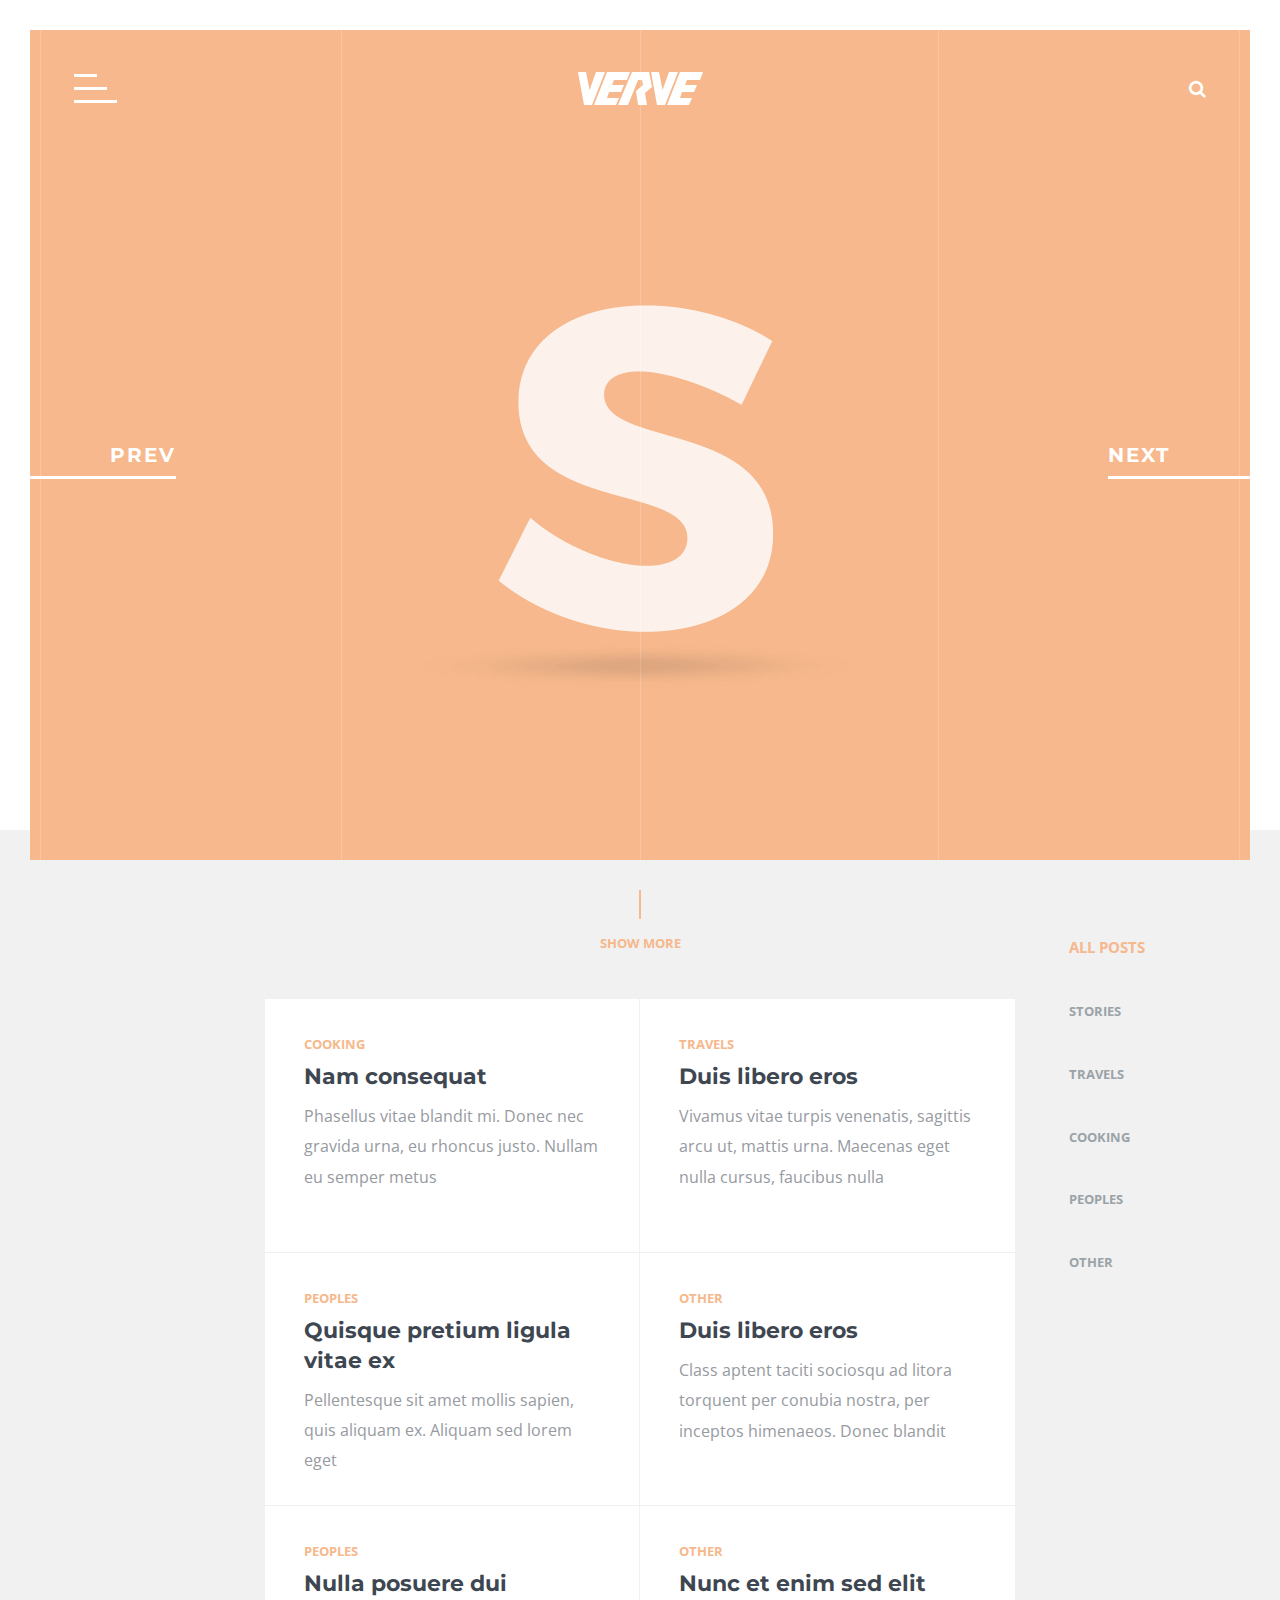
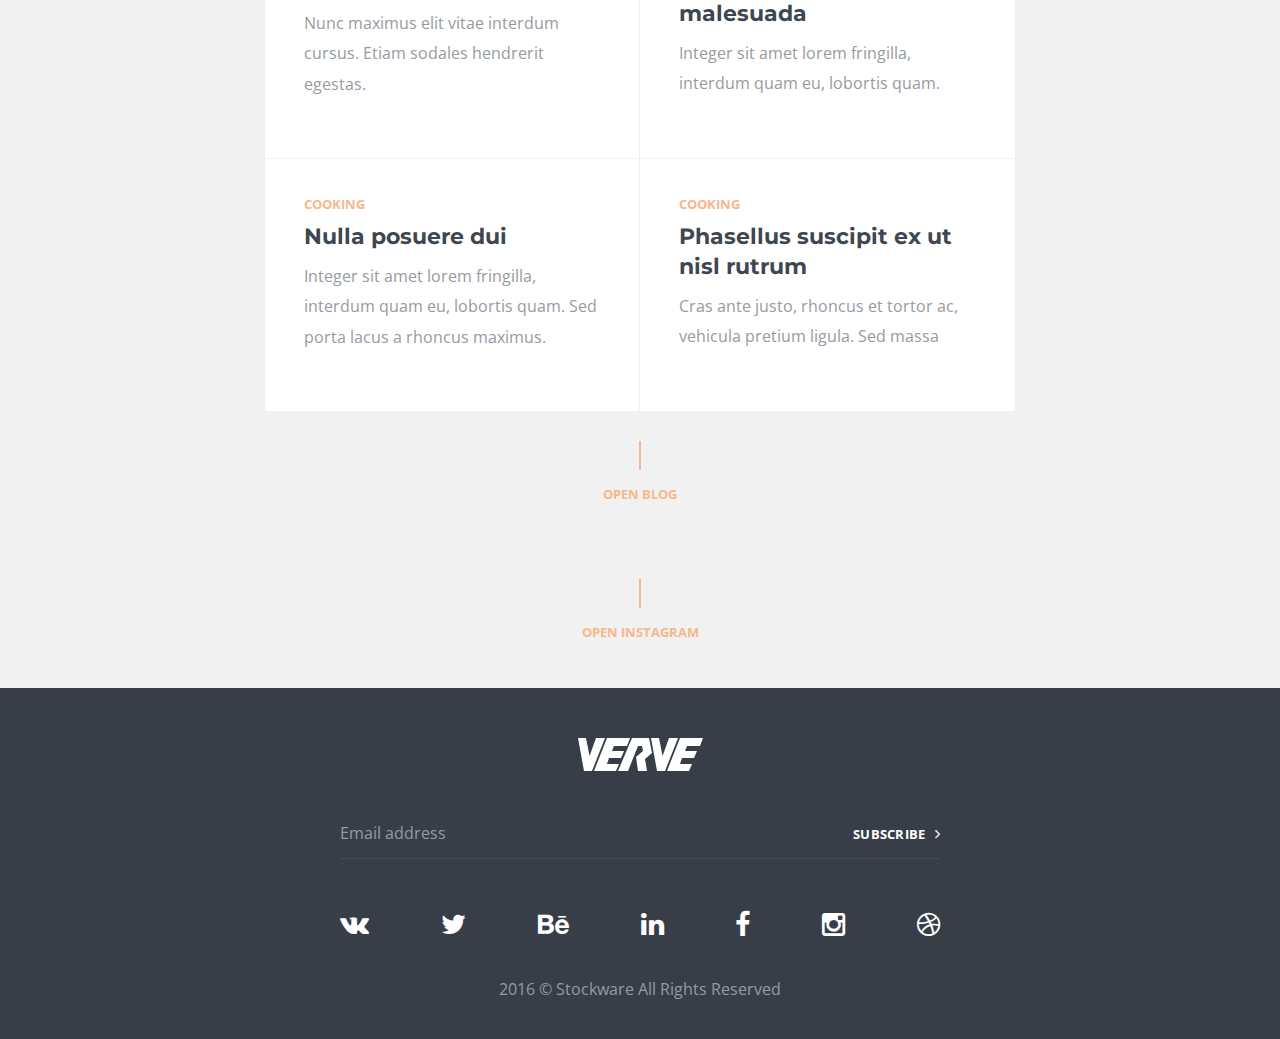
==== commit c8a59daf: "Add some notes on index" ====
--- a/index.html
+++ b/index.html
@@ -23,6 +23,7 @@
 <![endif]-->
 
 </head>
+<!-- Body  -->
 <body>
 
 
@@ -461,4 +462,4 @@
 <script src="js/main.js"></script>
 
 </body>
-</html>+</html>
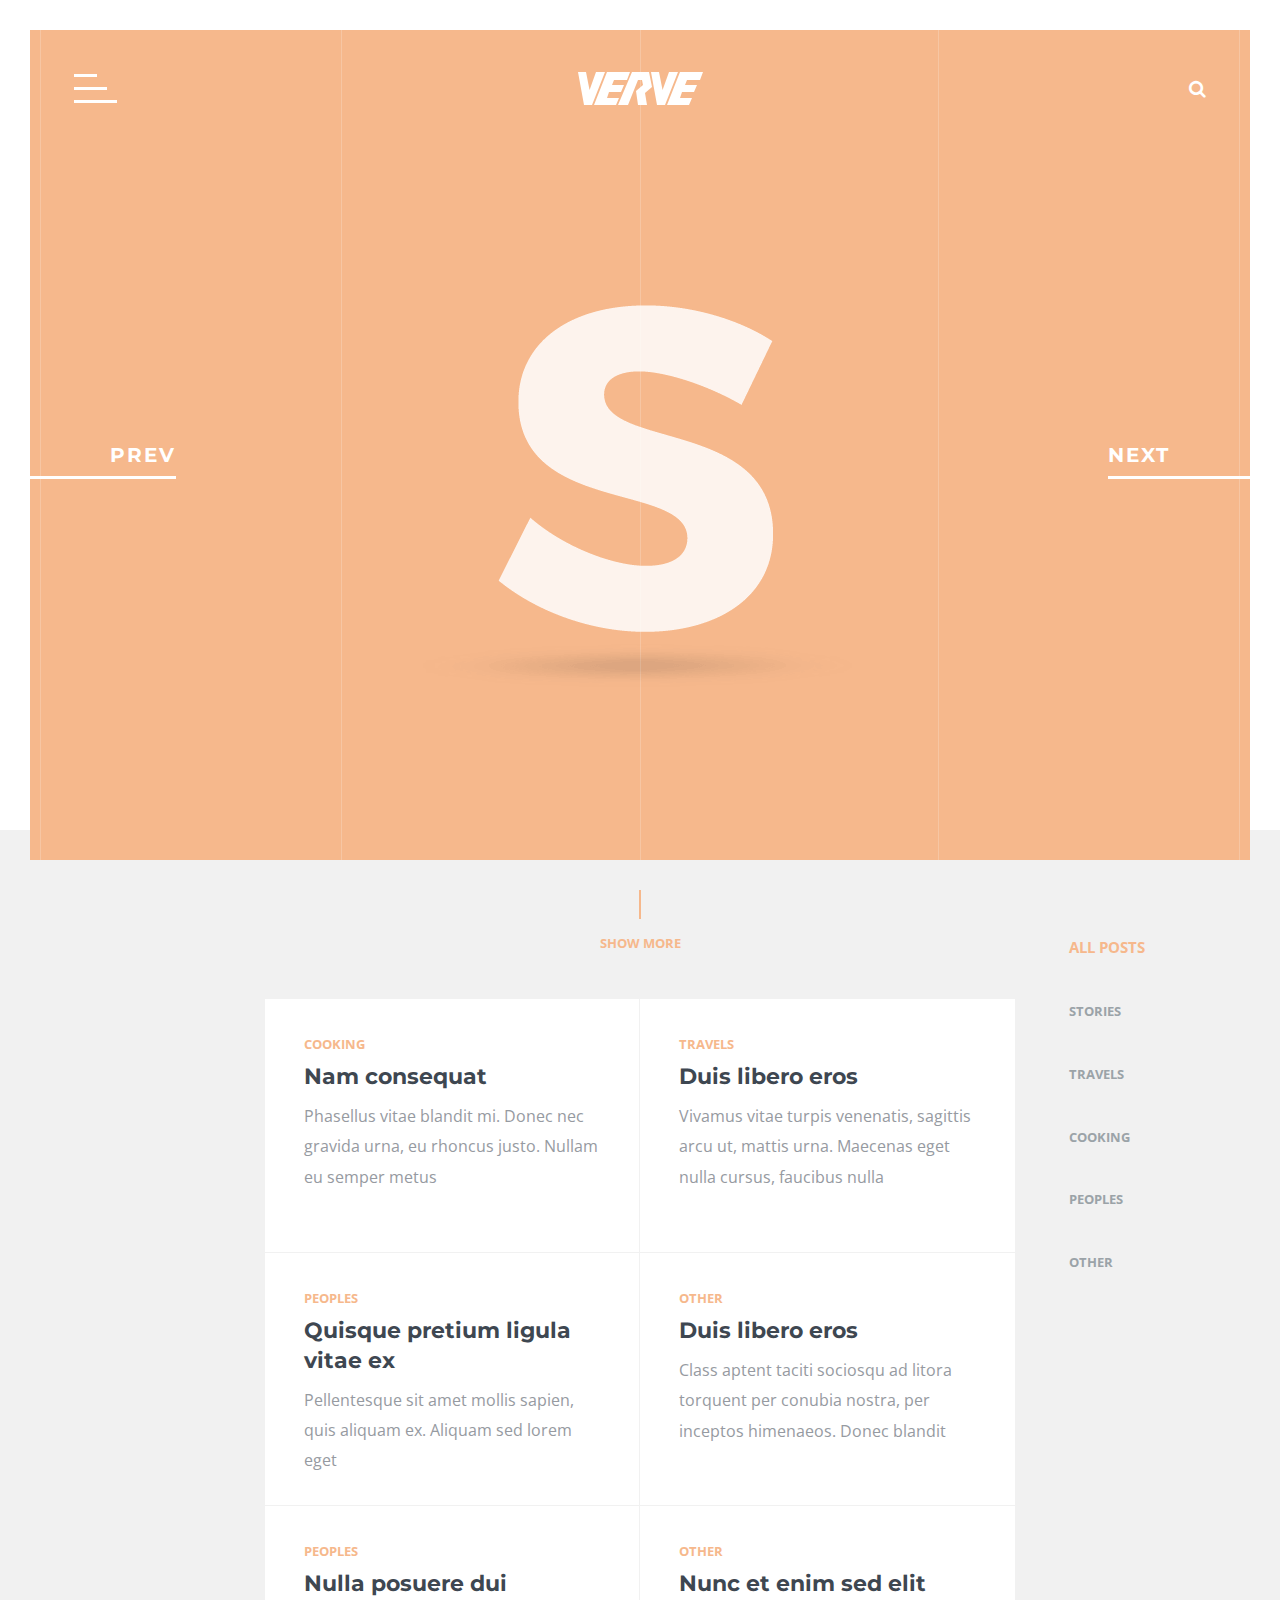
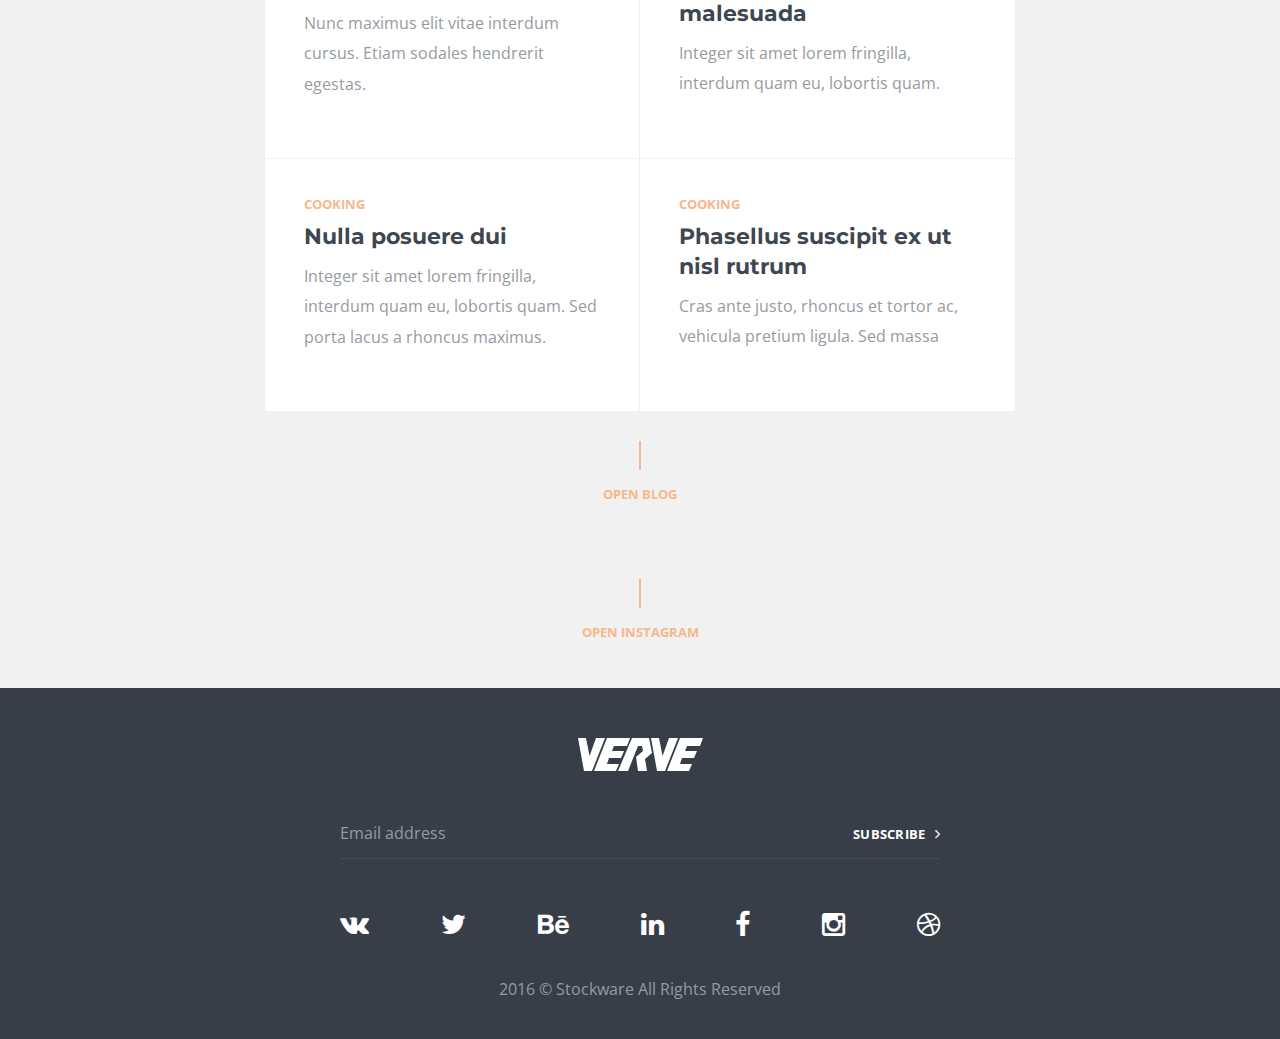
==== commit 5ff02c2d: "Update index.html" ====
--- a/index.html
+++ b/index.html
@@ -3,7 +3,7 @@
 <head>
 
 <meta charset="UTF-8">
-<title>Verve</title>
+<title>Mark Jafet Parreño - Your Designer and Developer Dude</title>
 <meta http-equiv="X-UA-Compatible" content="IE=edge">
 <meta name="viewport" content="width=device-width, initial-scale=1.0">
 
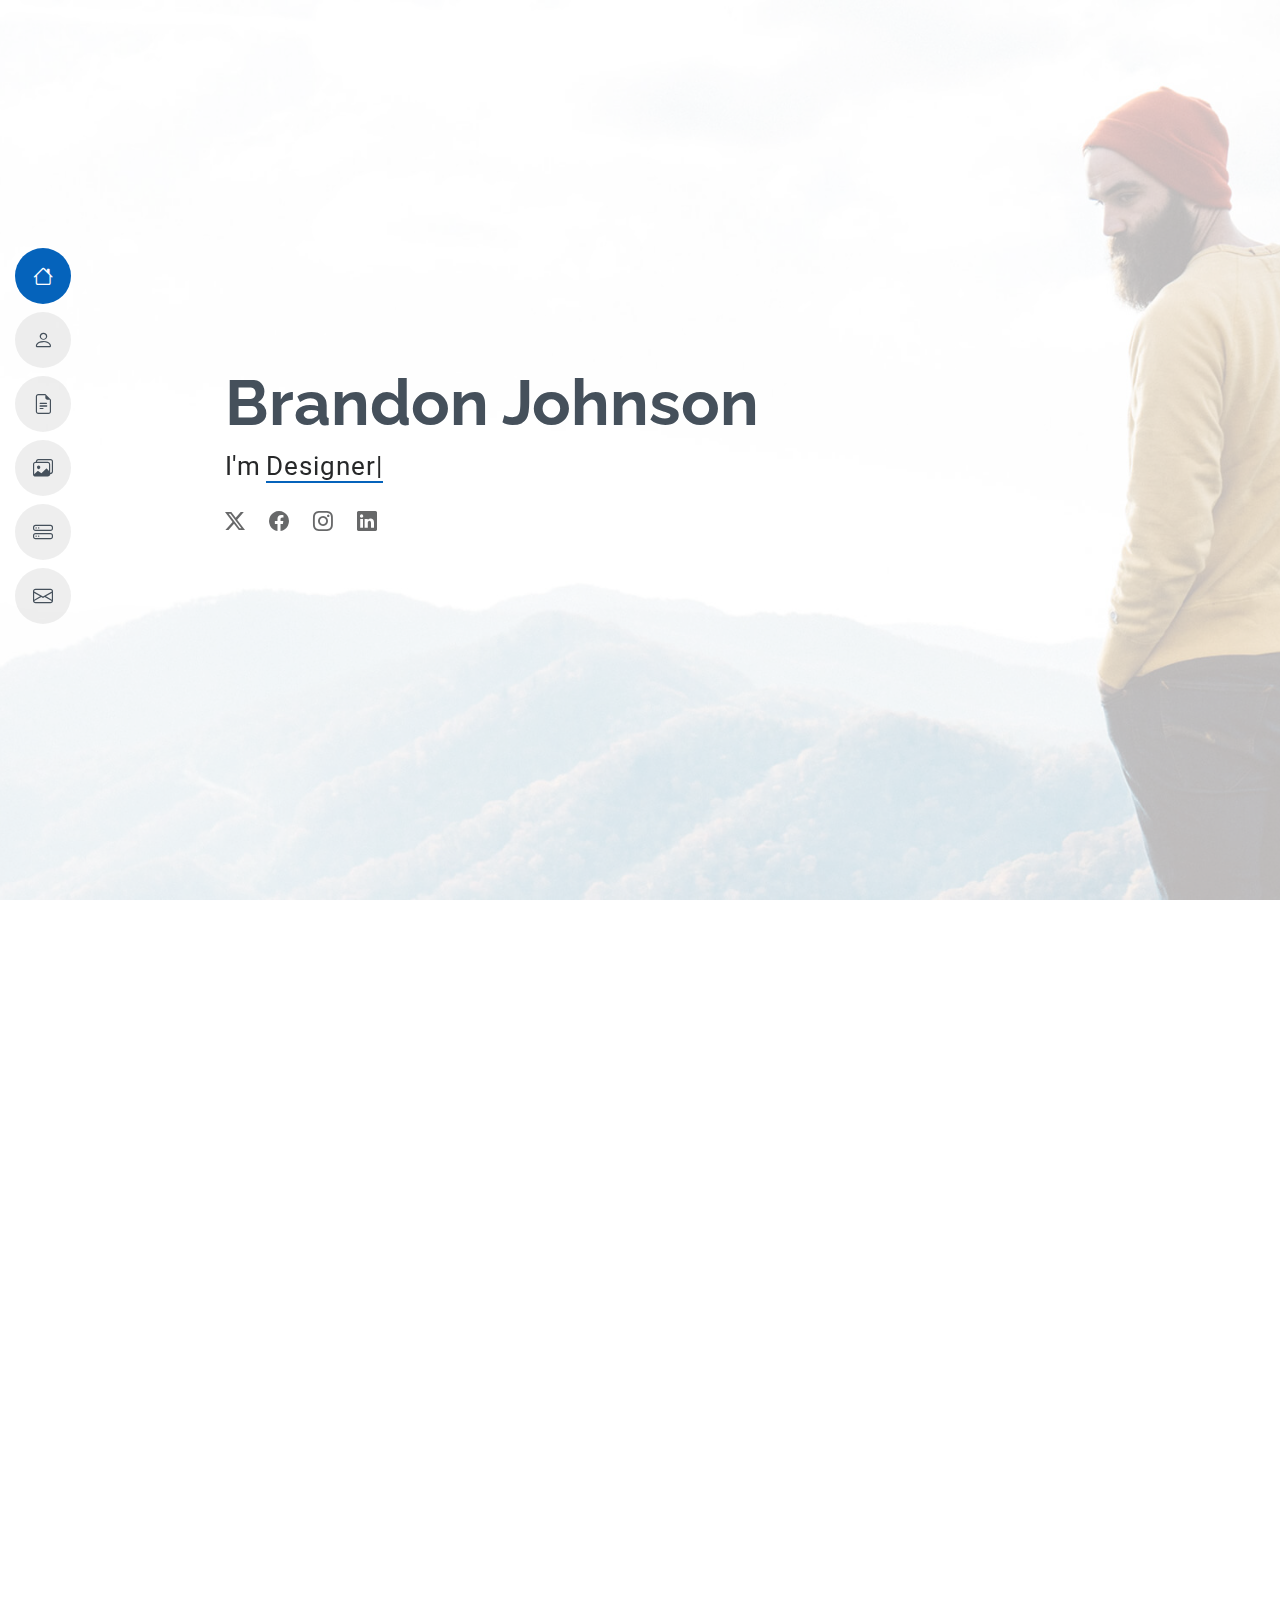
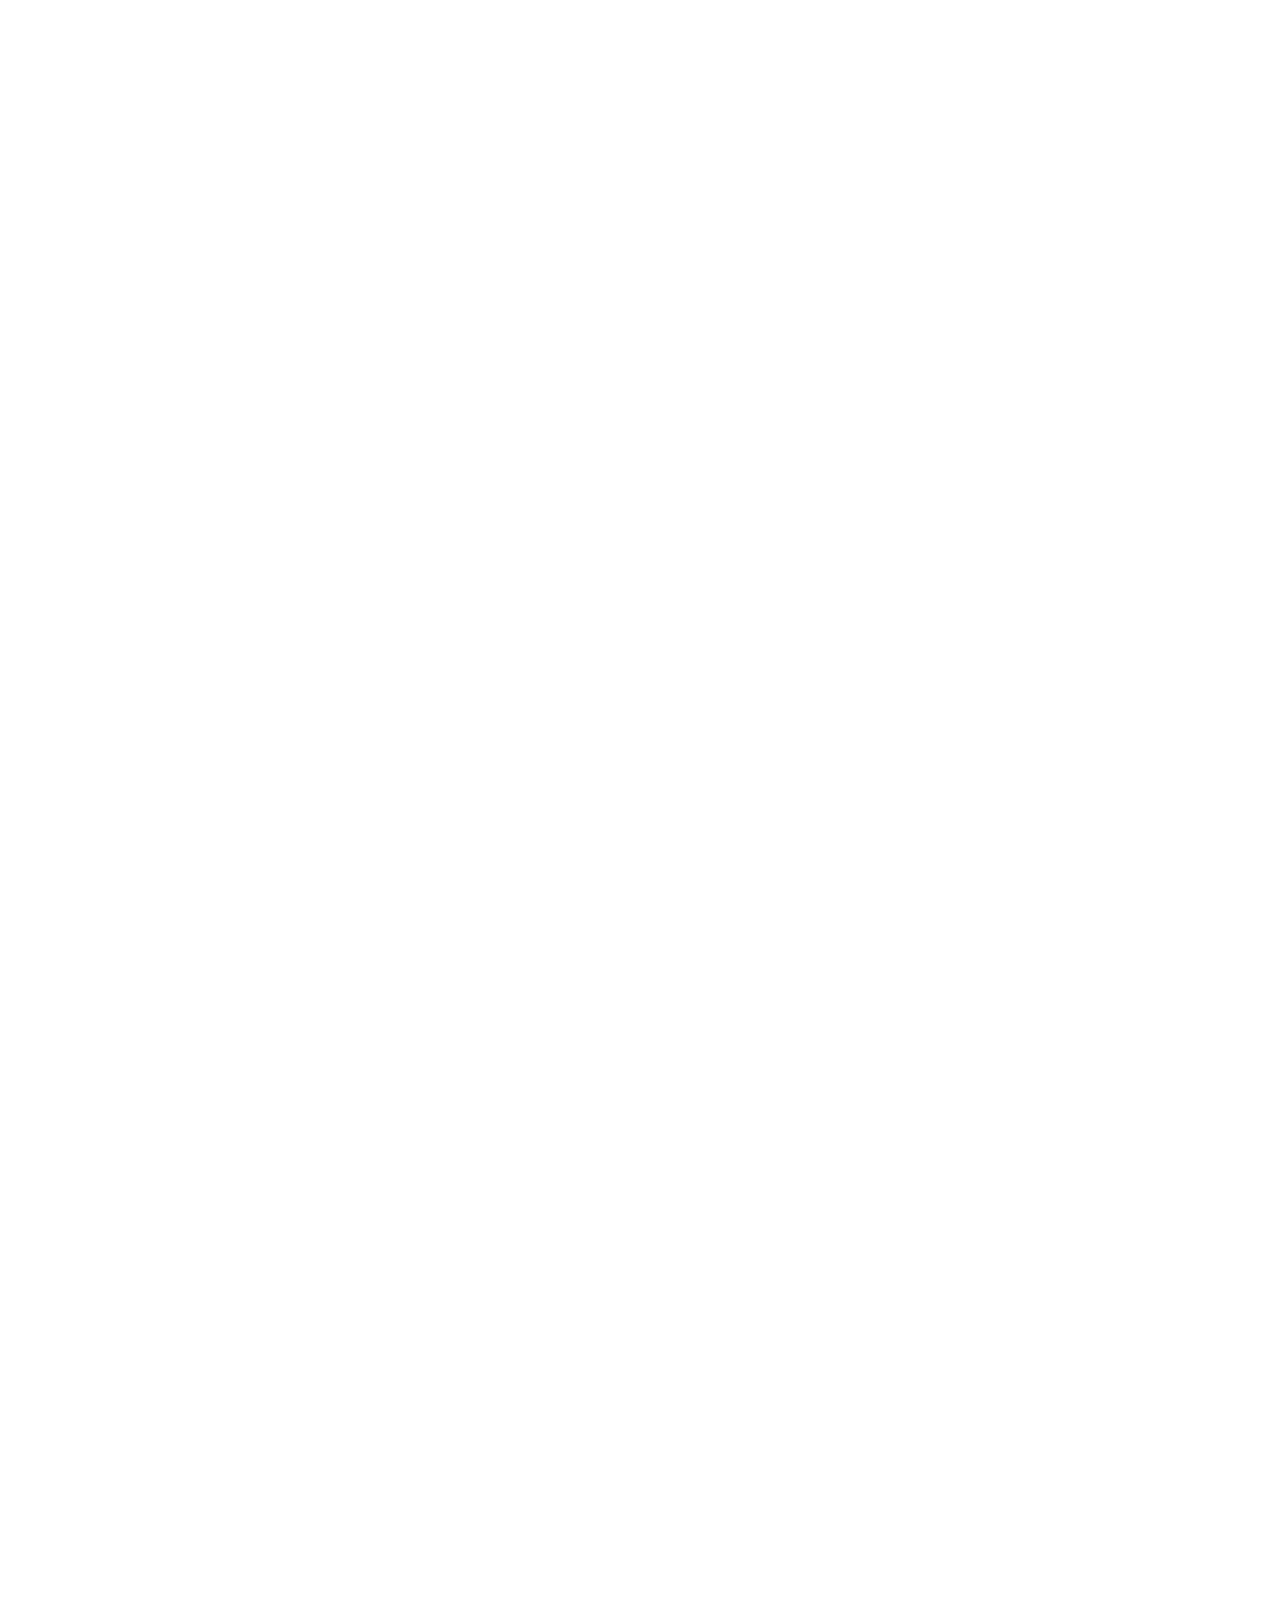
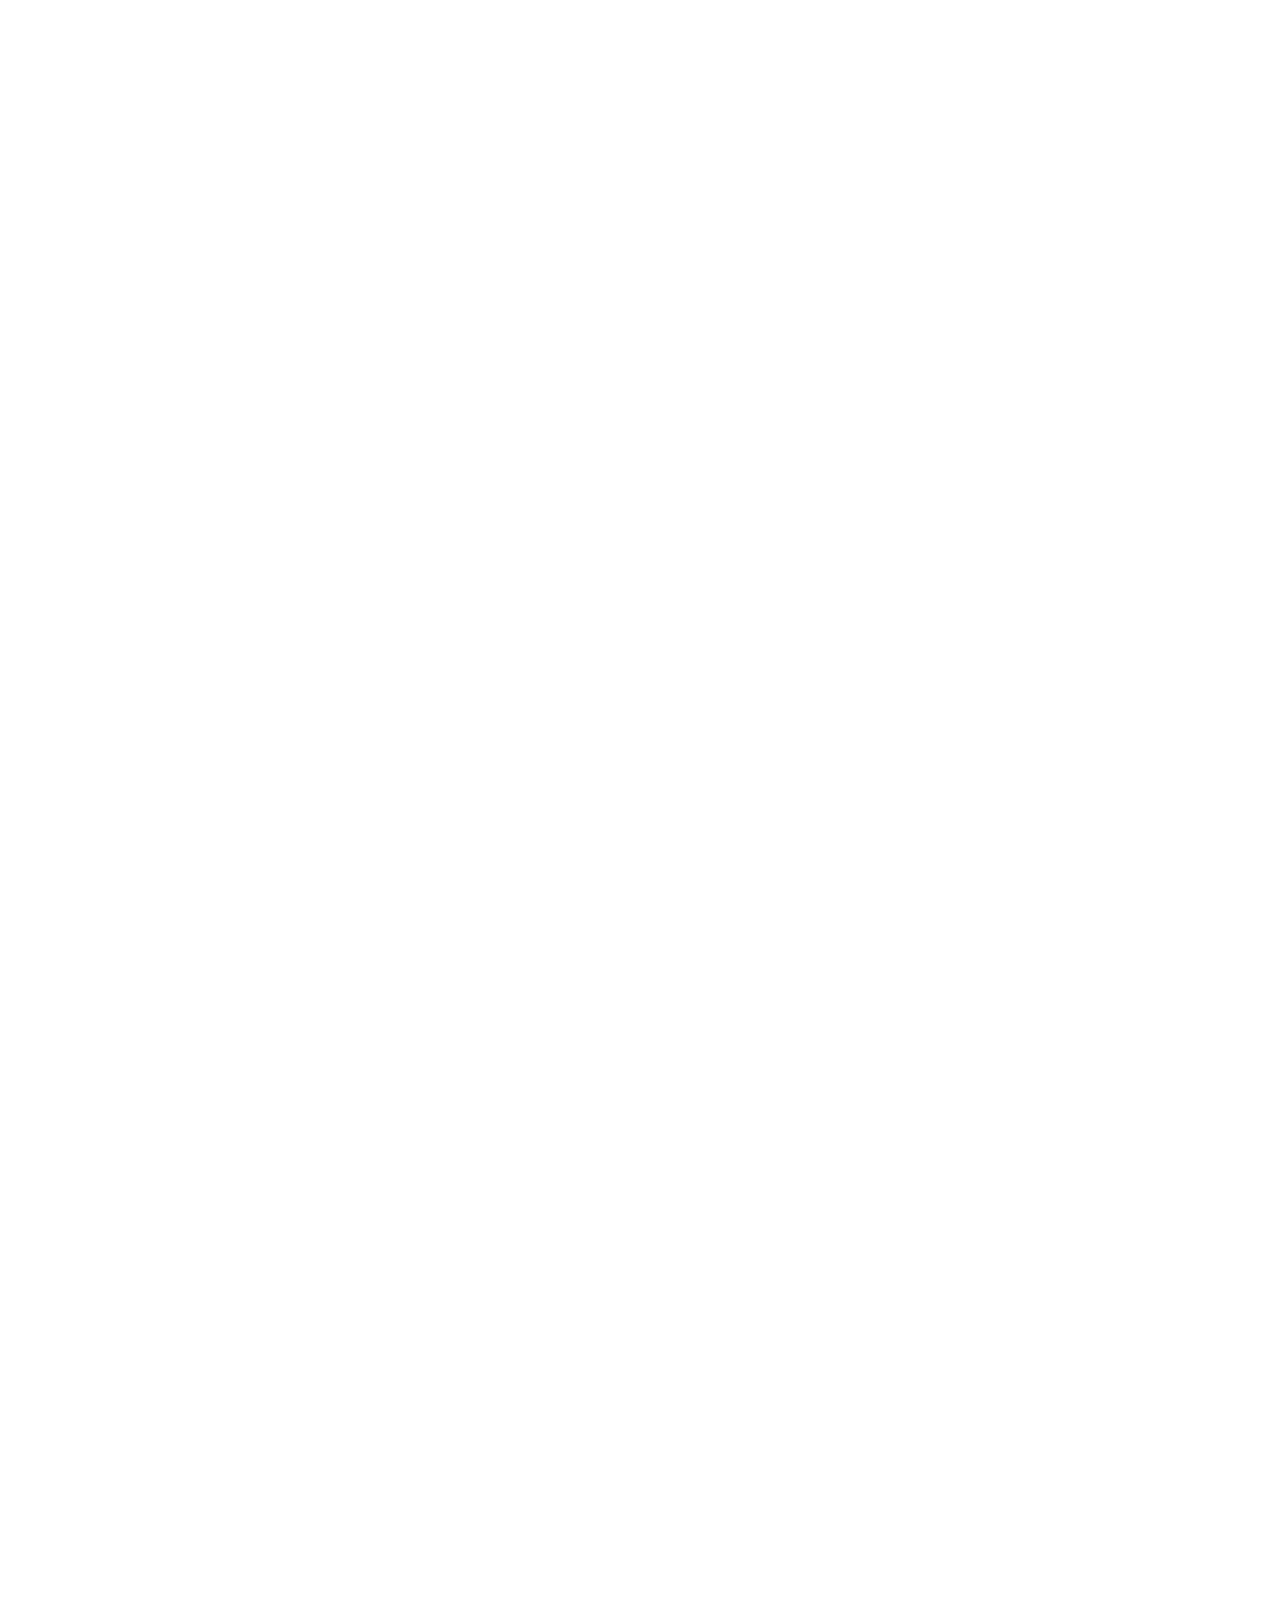
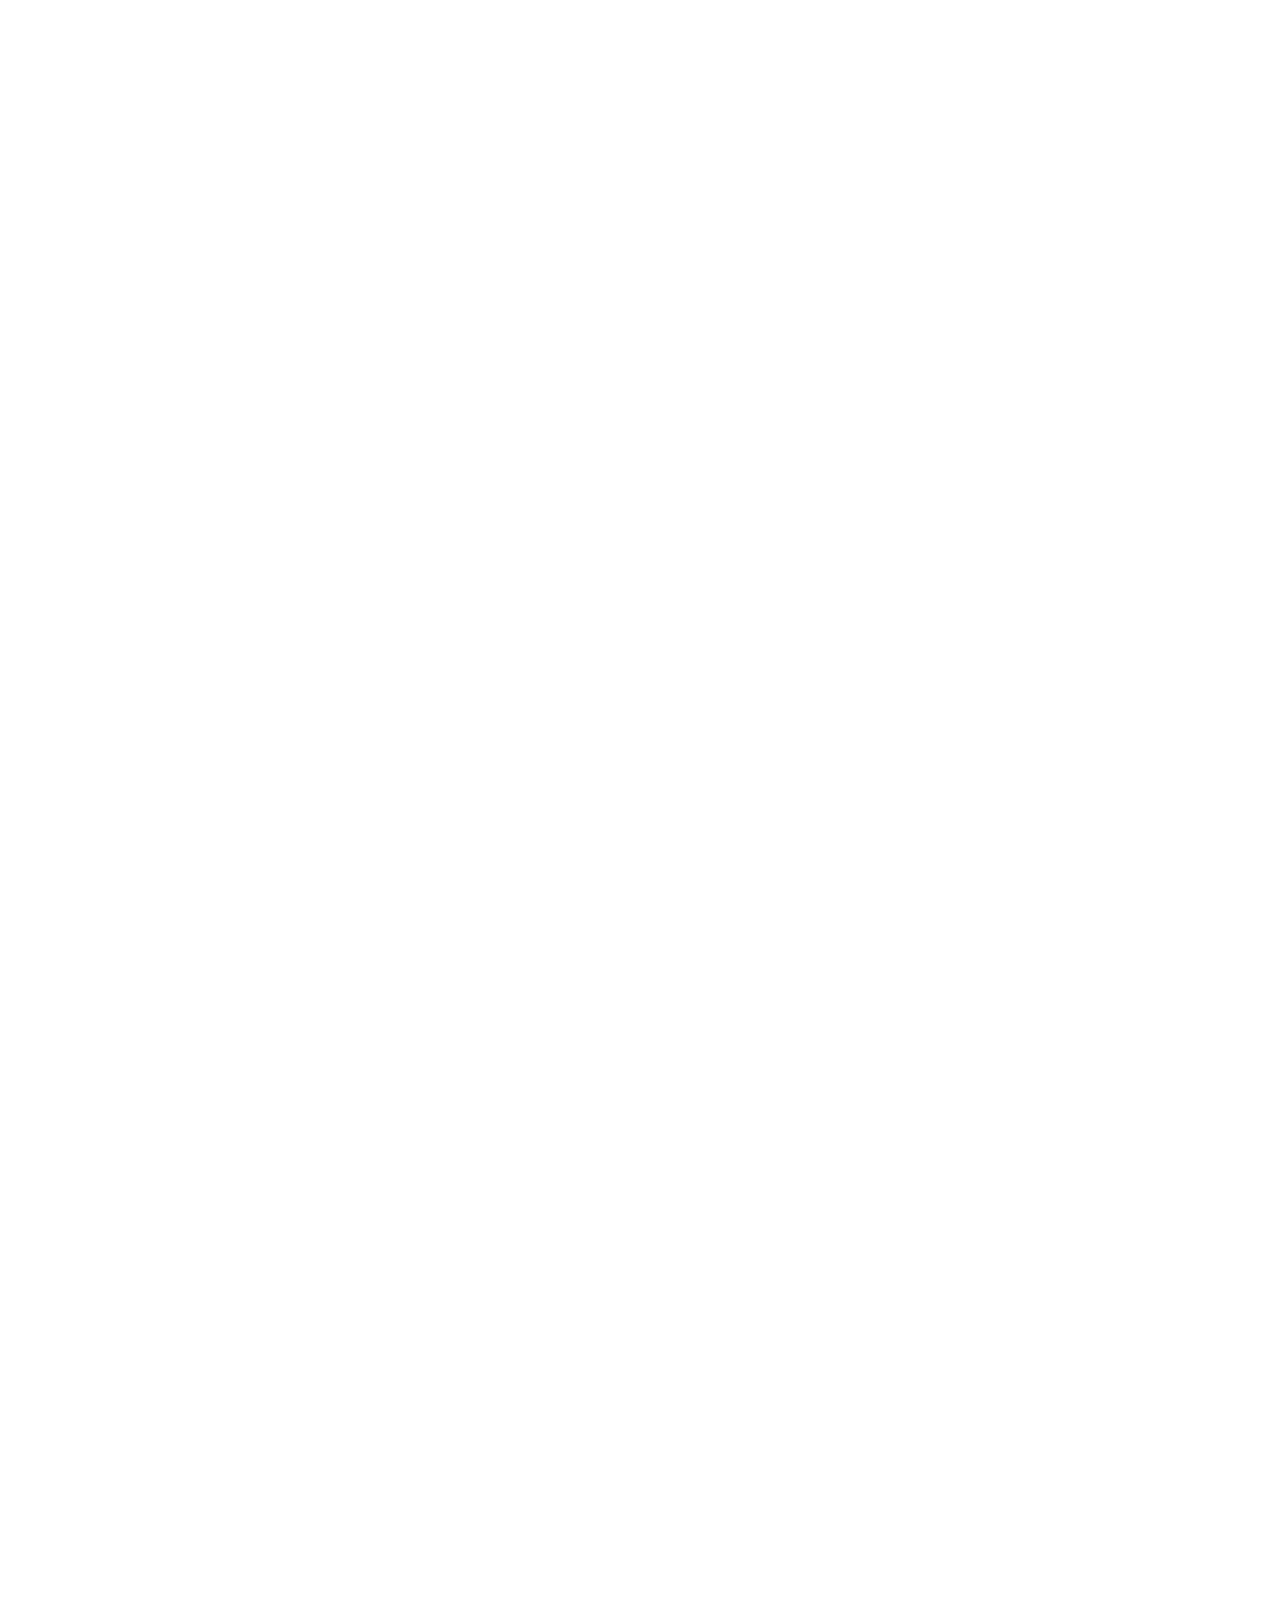
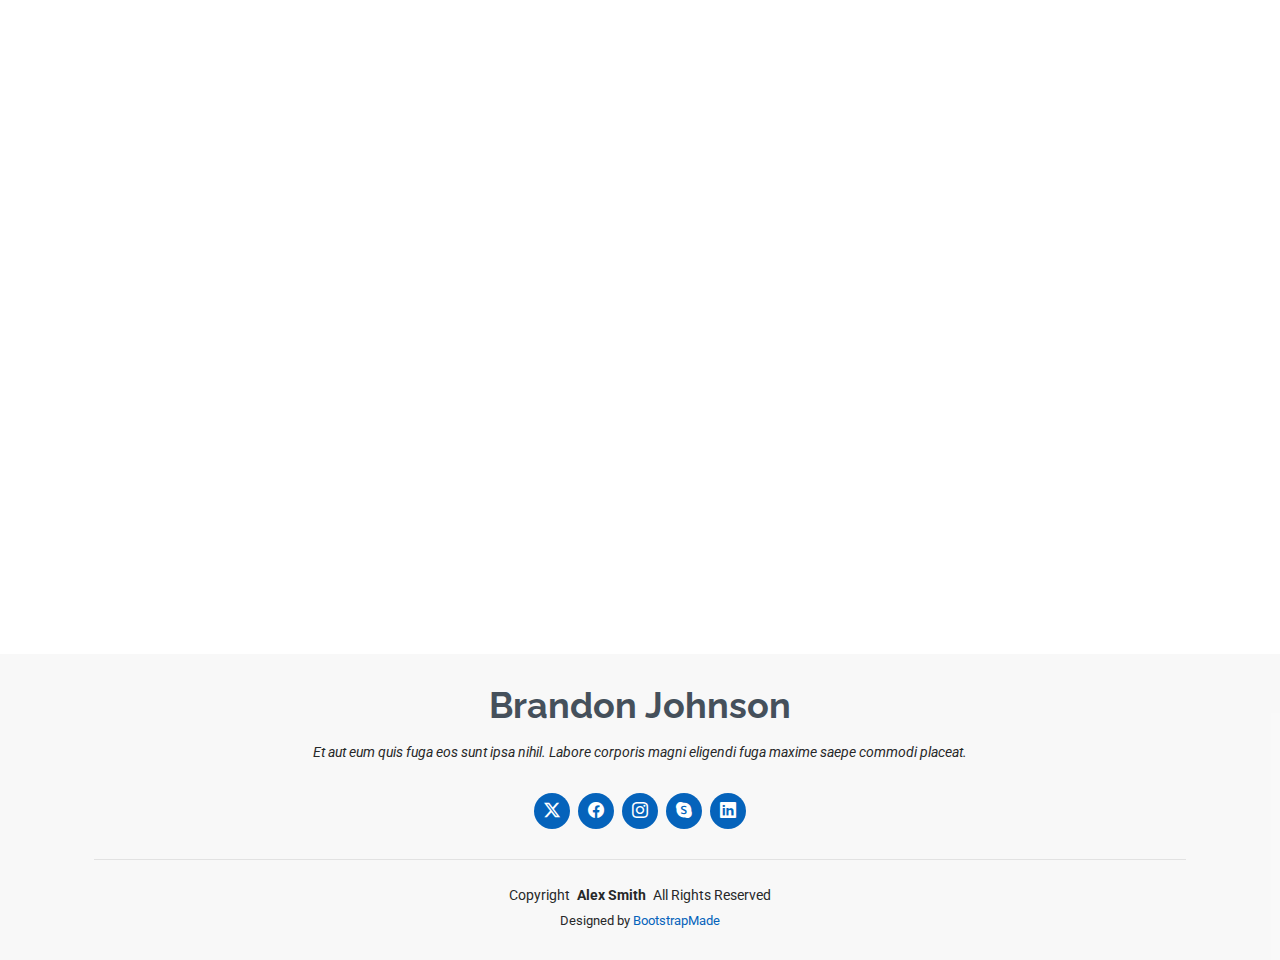
==== commit 06993960: "Version 1.1" ====
--- a/index.html
+++ b/index.html
@@ -1,465 +1,817 @@
-<!doctype html>
-<html lang="en">
-<head>
-
-<meta charset="UTF-8">
-<title>Mark Jafet Parreño - Your Designer and Developer Dude</title>
-<meta http-equiv="X-UA-Compatible" content="IE=edge">
-<meta name="viewport" content="width=device-width, initial-scale=1.0">
-
-<link href='https://fonts.googleapis.com/css?family=Open+Sans:400,400italic,600,600italic,700,700italic,300italic,300&amp;subset=latin,cyrillic' rel='stylesheet' type='text/css'>
-<link href='https://fonts.googleapis.com/css?family=Montserrat:400,700&amp;subset=latin,cyrillic' rel='stylesheet' type='text/css'>
-
-<link rel="stylesheet" href="css/font-awesome.min.css">
-<link rel="stylesheet" href="css/flexslider.css">
-<link rel="stylesheet" href="css/jquery.fancybox.css">
-<link rel="stylesheet" href="css/style.css">
-<link rel="stylesheet" href="css/media.css">
-
-<link rel="stylesheet" href="css/color/color_1.css" id="theme-color">
-
-<!--[if lt IE 9]>
-<script src="js/html5shiv.js"></script>
-<![endif]-->
-
-</head>
-<!-- Body  -->
-<body>
-
-
-<div class="top">
-	<!-- Header -->
-	<header class="header">
-
-		<!-- Logotype -->
-		<p class="header-logo">
-			<a href="index.html">
-				<img src="img/logo.png" alt="">
-			</a>
-		</p>
-
-		<!-- Topmenu Toggle -->
-		<div class="mainmenu-btn" id="mainmenu-btn">
-			<div class="mainmenu-btn-line"></div>
-			<div class="mainmenu-btn-line"></div>
-			<div class="mainmenu-btn-line"></div>
-			<div class="mainmenu-btn-line"></div>
-		</div>
-
-		<!-- Search Form -->
-		<div class="header-search">
-			<a href="#" id="header-search-btn" class="header-search-btn"><i class="fa fa-search"></i></a>
-			<form action="#" id="header-search">
-				<input type="text" placeholder="Search..">
-				<button type="submit"><i class="fa fa-search"></i></button>
-			</form>
-		</div>
-
-	</header>
-	<!-- Header -->
-
-	<!-- Slider -->
-	<div class="topslider">
-		<div class="responisve-container">
-			<div class="slider" id="front-slider">
-				<div class="slide" data-bg="#f6b88c">
-					<img data-position="60,225" data-in="fade" data-delay="50" data-out="fade" src="img/topslider/s2.png" alt="">
-					<p data-position="210,20" data-in="bottom" data-ease-in="easeInOutBack" data-delay="400" data-out="fade" class="topslider-ttl" style="font-size: 280px;">SWEET</p>
-					<span data-fixed="" class="line-ct"></span>
-				</div>
-				<div class="slide" data-bg="#3fb58b">
-					<img data-position="60,225" data-in="fade" data-delay="50" data-out="fade" src="img/topslider/s1.png" alt="">
-					<p data-position="240,30" data-in="bottom" data-ease-in="easeInOutBack" data-delay="400" data-out="fade" class="topslider-ttl" style="font-size: 217px;">PERFECT</p>
-					<span data-fixed="" class="line-ct"></span>
-				</div>
-				<div class="slide" data-bg="#e594b2">
-					<img data-position="60,225" data-in="fade" data-delay="50" data-out="fade" src="img/topslider/s3.png" alt="">
-					<p data-position="247,30" data-in="bottom" data-ease-in="easeInOutBack" data-delay="400" data-out="fade" class="topslider-ttl" style="font-size: 197px;">CREATIVE</p>
-					<span data-fixed="" class="line-ct"></span>
-				</div>
-			</div>
-		</div>
-	</div>
-	<!-- Slider -->
-</div>
-
-
-<!-- Navmenu -->
-<div class="mainmenu-bg" id="mainmenu-bg"></div>
-<nav class="mainmenu" id="mainmenu">
-	<ul>
-		<li class="active">
-			<a href="index.html">Home</a>
-		</li>
-		<li class="mainmenu-parent">
-			<a href="blog.html">Blog <i class="fa fa-angle-down"></i></a>
-			<ul>
-				<li>
-					<a href="blog.html">All posts</a>
-				</li>
-				<li>
-					<a href="blog.html">Stories</a>
-				</li>
-				<li>
-					<a href="blog.html">Travels</a>
-				</li>
-				<li>
-					<a href="blog.html">Cooking</a>
-				</li>
-				<li>
-					<a href="blog.html">Peoples</a>
-				</li>
-				<li>
-					<a href="post.html">Single Post</a>
-				</li>
-			</ul>
-		</li>
-		<li class="mainmenu-parent">
-			<a href="project.html">Portfolio <i class="fa fa-angle-down"></i></a>
-			<ul>
-				<li>
-					<a href="project.html">All projects</a>
-				</li>
-				<li>
-					<a href="project.html">Design</a>
-				</li>
-				<li>
-					<a href="project.html">Business</a>
-				</li>
-				<li>
-					<a href="project.html">Society</a>
-				</li>
-				<li>
-					<a href="project.html">Education</a>
-				</li>
-			</ul>
-		</li>
-		<li>
-			<a href="about.html">About</a>
-		</li>
-		<li>
-			<a href="contacts.html">Contacts</a>
-		</li>
-		<li>
-			<a href="coming.html">Coming Soon</a>
-		</li>
-		<li>
-			<a href="err404.html">Error 404</a>
-		</li>
-	</ul>
-</nav>
-<!-- Navmenu -->
-
-
-<!-- Main Content -->
-<main>
-
-
-<div class="cont front">
-
-	<!-- Projects Sections -->
-	<div class="cont project-front-sections-wrap" id="project-front-sections">
-		<div class="project-front-sections-inner">
-			<ul class="project-front-sections">
-				<li>
-					<a class="active" data-section="*" href="#">All posts</a>
-				</li>
-				<li>
-					<a data-section=".section1" href="#">Stories</a>
-				</li>
-				<li>
-					<a data-section=".section2" href="#">Travels</a>
-				</li>
-				<li>
-					<a data-section=".section3" href="#">Cooking</a>
-				</li>
-				<li>
-					<a data-section=".section4" href="#">Peoples</a>
-				</li>
-				<li>
-					<a data-section=".section5" href="#">Other</a>
-				</li>
-			</ul>
-		</div>
-	</div>
-	<!-- Projects Sections -->
-
-	<!-- Projects Items -->
-	<div class="project-front-list" id="project-front-list">
-		<div class="project-front project-front-width2 section2 section3">
-			<a href="project.html" class="project-front-link">
-				<img src="http://placehold.it/600x305" alt="">
-				<div class="project-front-cont">
-					<p class="project-front-sect">Travels</p>
-					<h3>Curabitur sed sapien</h3>
-				</div>
-			</a>
-		</div>
-		<div class="project-front project-front-width2 section4">
-			<a href="project.html" class="project-front-link">
-				<img src="http://placehold.it/600x305" alt="">
-				<div class="project-front-cont">
-					<p class="project-front-sect">Peoples</p>
-					<h3>Pellentesque nec odio ut</h3>
-				</div>
-			</a>
-		</div>
-		<div class="project-front section1">
-			<a href="project.html" class="project-front-link">
-				<img src="http://placehold.it/300x305" alt="">
-				<div class="project-front-cont">
-					<p class="project-front-sect">Stories</p>
-					<h3>Quisque scelerisque sem sit</h3>
-				</div>
-			</a>
-		</div>
-		<div class="project-front project-front-width2 section1 section3">
-			<a href="project.html" class="project-front-link">
-				<img src="http://placehold.it/600x305" alt="">
-				<div class="project-front-cont">
-					<p class="project-front-sect">Cooking</p>
-					<h3>Nam at leo lorem</h3>
-				</div>
-			</a>
-		</div>
-		<div class="project-front section2 section5">
-			<a href="project.html" class="project-front-link">
-				<img src="http://placehold.it/300x305" alt="">
-				<div class="project-front-cont">
-					<p class="project-front-sect">Travels</p>
-					<h3>Morbi nec urna ut</h3>
-				</div>
-			</a>
-		</div>
-		<div class="project-front project-front-width2 section4 section5">
-			<a href="project.html" class="project-front-link">
-				<img src="http://placehold.it/600x305" alt="">
-				<div class="project-front-cont">
-					<p class="project-front-sect">Peoples</p>
-					<h3>Praesent fringilla augue molestie</h3>
-				</div>
-			</a>
-		</div>
-		<div class="project-front project-front-width2 section2">
-			<a href="project.html" class="project-front-link">
-				<img src="http://placehold.it/600x305" alt="">
-				<div class="project-front-cont">
-					<p class="project-front-sect">Travels</p>
-					<h3>Suspendisse hendrerit magna</h3>
-				</div>
-			</a>
-		</div>
-		<div class="project-front section3">
-			<a href="project.html" class="project-front-link">
-				<img src="http://placehold.it/300x305" alt="">
-				<div class="project-front-cont">
-					<p class="project-front-sect">Cooking</p>
-					<h3>Praesent fringilla augue molestie</h3>
-				</div>
-			</a>
-		</div>
-		<div class="project-front project-front-width2 section4">
-			<a href="project.html" class="project-front-link">
-				<img src="http://placehold.it/600x305" alt="">
-				<div class="project-front-cont">
-					<p class="project-front-sect">Peoples</p>
-					<h3>Fusce facilisis magna sed</h3>
-				</div>
-			</a>
-		</div>
-		<div class="project-front section5">
-			<a href="project.html" class="project-front-link">
-				<img src="http://placehold.it/300x305" alt="">
-				<div class="project-front-cont">
-					<p class="project-front-sect">Other</p>
-					<h3>Aliquam vitae ipsum</h3>
-				</div>
-			</a>
-		</div>
-	</div>
-	<p class="project-front-more">
-		<a href="index.html" id="project-front-more">Show more</a>
-	</p>
-	<!-- Projects Items -->
-
-	<!-- Homepage Posts -->
-	<div class="post-front-list">
-		<div class="post-front">
-			<a class="post-front-sect" href="blog.html">Cooking</a>
-			<h3><a href="post.html">Nam consequat</a></h3>
-			<p>Phasellus vitae blandit mi. Donec nec gravida urna, eu rhoncus justo. Nullam eu semper metus</p>
-		</div>
-		<div class="post-front">
-			<a class="post-front-sect" href="blog.html">Travels</a>
-			<h3><a href="post.html">Duis libero eros</a></h3>
-			<p>Vivamus vitae turpis venenatis, sagittis arcu ut, mattis urna. Maecenas eget nulla cursus, faucibus nulla</p>
-		</div>
-		<div class="post-front">
-			<a class="post-front-sect" href="blog.html">Peoples</a>
-			<h3><a href="post.html">Quisque pretium ligula vitae ex</a></h3>
-			<p>Pellentesque sit amet mollis sapien, quis aliquam ex. Aliquam sed lorem eget</p>
-		</div>
-		<div class="post-front">
-			<a class="post-front-sect" href="blog.html">Other</a>
-			<h3><a href="post.html">Duis libero eros</a></h3>
-			<p>Class aptent taciti sociosqu ad litora torquent per conubia nostra, per inceptos himenaeos. Donec blandit</p>
-		</div>
-		<div class="post-front">
-			<a class="post-front-sect" href="blog.html">Peoples</a>
-			<h3><a href="post.html">Nulla posuere dui</a></h3>
-			<p>Nunc maximus elit vitae interdum cursus. Etiam sodales hendrerit egestas.</p>
-		</div>
-		<div class="post-front">
-			<a class="post-front-sect" href="blog.html">Other</a>
-			<h3><a href="post.html">Nunc et enim sed elit malesuada</a></h3>
-			<p>Integer sit amet lorem fringilla, interdum quam eu, lobortis quam.</p>
-		</div>
-		<div class="post-front">
-			<a class="post-front-sect" href="blog.html">Cooking</a>
-			<h3><a href="post.html">Nulla posuere dui</a></h3>
-			<p>Integer sit amet lorem fringilla, interdum quam eu, lobortis quam. Sed porta lacus a rhoncus maximus.</p>
-		</div>
-		<div class="post-front">
-			<a class="post-front-sect" href="blog.html">Cooking</a>
-			<h3><a href="post.html">Phasellus suscipit ex ut nisl rutrum</a></h3>
-			<p>Cras ante justo, rhoncus et tortor ac, vehicula pretium ligula. Sed massa</p>
-		</div>
-	</div>
-	<p class="post-front-link">
-		<a href="http://instagram.com" rel="nofollow" target="_blank">Open blog</a>
-	</p>
-	<!-- Homepage Posts -->
-
-	<!-- Instagram Photos -->
-	<ul class="instagram-list" id="instagram-list">
-		<li class="instagram-sizer"></li>
-		<li class="instagram-item">
-			<a href="http://instagram.com" rel="nofollow" target="_blank">
-				<img src="http://placehold.it/300x253" alt="">
-			</a>
-		</li>
-		<li class="instagram-item">
-			<a href="http://instagram.com" rel="nofollow" target="_blank">
-				<img src="http://placehold.it/300x253" alt="">
-			</a>
-		</li>
-		<li class="instagram-item">
-			<a href="http://instagram.com" rel="nofollow" target="_blank">
-				<img src="http://placehold.it/300x253" alt="">
-			</a>
-		</li>
-		<li class="instagram-item">
-			<a href="http://instagram.com" rel="nofollow" target="_blank">
-				<img src="http://placehold.it/300x253" alt="">
-			</a>
-		</li>
-		<li class="instagram-item">
-			<a href="http://instagram.com" rel="nofollow" target="_blank">
-				<img src="http://placehold.it/300x253" alt="">
-			</a>
-		</li>
-		<li class="instagram-item">
-			<a href="http://instagram.com" rel="nofollow" target="_blank">
-				<img src="http://placehold.it/300x253" alt="">
-			</a>
-		</li>
-		<li class="instagram-item">
-			<a href="http://instagram.com" rel="nofollow" target="_blank">
-				<img src="http://placehold.it/300x253" alt="">
-			</a>
-		</li>
-		<li class="instagram-item">
-			<a href="http://instagram.com" rel="nofollow" target="_blank">
-				<img src="http://placehold.it/300x253" alt="">
-			</a>
-		</li>
-	</ul>
-	<p class="instagram-more">
-		<a href="http://instagram.com" rel="nofollow" target="_blank">Open instagram</a>
-	</p>
-	<!-- Instagram Photos -->
-
-</div>
-
-
-</main>
-<!-- Main Content -->
-
-
-<!-- Footer -->
-<footer class="footer-wrap">
-	<div class="cont footer">
-
-		<!-- Logotype -->
-		<p class="footer-logo">
-			<a href="index.html">
-				<img src="img/logo.png" alt="">
-			</a>
-		</p>
-
-		<!-- Subscribe -->
-		<form class="form-validate footer-subscribe" action="#">
-			<input data-required="text" data-required-email="email" type="text" placeholder="Email address" name="email2">
-			<button type="submit">Subscribe <i class="fa fa-angle-right"></i></button>
-		</form>
-
-		<!-- Social Links -->
-		<ul class="footer-social">
-			<li>
-				<a href="http://vk.com" rel="nofollow" target="_blank">
-					<i class="fa fa-vk"></i>
-				</a>
-			</li>
-			<li>
-				<a href="http://twitter.com" rel="nofollow" target="_blank">
-					<i class="fa fa-twitter"></i>
-				</a>
-			</li>
-			<li>
-				<a href="http://behance.com" rel="nofollow" target="_blank">
-					<i class="fa fa-behance"></i>
-				</a>
-			</li>
-			<li>
-				<a href="http://linkedin.com" rel="nofollow" target="_blank">
-					<i class="fa fa-linkedin"></i>
-				</a>
-			</li>
-			<li>
-				<a href="http://facebook.com" rel="nofollow" target="_blank">
-					<i class="fa fa-facebook"></i>
-				</a>
-			</li>
-			<li>
-				<a href="http://instagram.com" rel="nofollow" target="_blank">
-					<i class="fa fa-instagram"></i>
-				</a>
-			</li>
-			<li>
-				<a href="http://dribbble.com" rel="nofollow" target="_blank">
-					<i class="fa fa-dribbble"></i>
-				</a>
-			</li>
-		</ul>
-
-		<!-- Copyright -->
-		<p class="footer-copyright">2016 © Stockware All Rights Reserved</p>
-
-	</div>
-</footer>
-<!-- Footer -->
-
-
-<script src="js/jquery-1.12.3.min.js"></script>
-<script src="js/fancybox/fancybox.js"></script>
-<script src="js/fancybox/helpers/jquery.fancybox-thumbs.js"></script>
-<script src="js/jquery.flexslider-min.js"></script>
-<script src="js/masonry.pkgd.min.js"></script>
-<script src="js/jquery.fractionslider.js"></script>
-
-<script src="js/isotope.pkgd.min.js"></script>
-
-<script src="js/main.js"></script>
-
-</body>
-</html>
+<!DOCTYPE html>
+<html lang="en">
+
+<head>
+  <meta charset="utf-8">
+  <meta content="width=device-width, initial-scale=1.0" name="viewport">
+  <title>Index - MyResume Bootstrap Template</title>
+  <meta content="" name="description">
+  <meta content="" name="keywords">
+
+  <!-- Favicons -->
+  <link href="assets/img/favicon.png" rel="icon">
+  <link href="assets/img/apple-touch-icon.png" rel="apple-touch-icon">
+
+  <!-- Fonts -->
+  <link href="https://fonts.googleapis.com" rel="preconnect">
+  <link href="https://fonts.gstatic.com" rel="preconnect" crossorigin>
+  <link href="https://fonts.googleapis.com/css2?family=Roboto:ital,wght@0,100;0,300;0,400;0,500;0,700;0,900;1,100;1,300;1,400;1,500;1,700;1,900&family=Poppins:ital,wght@0,100;0,200;0,300;0,400;0,500;0,600;0,700;0,800;0,900;1,100;1,200;1,300;1,400;1,500;1,600;1,700;1,800;1,900&family=Raleway:ital,wght@0,100;0,200;0,300;0,400;0,500;0,600;0,700;0,800;0,900;1,100;1,200;1,300;1,400;1,500;1,600;1,700;1,800;1,900&display=swap" rel="stylesheet">
+
+  <!-- Vendor CSS Files -->
+  <link href="assets/vendor/bootstrap/css/bootstrap.min.css" rel="stylesheet">
+  <link href="assets/vendor/bootstrap-icons/bootstrap-icons.css" rel="stylesheet">
+  <link href="assets/vendor/aos/aos.css" rel="stylesheet">
+  <link href="assets/vendor/glightbox/css/glightbox.min.css" rel="stylesheet">
+  <link href="assets/vendor/swiper/swiper-bundle.min.css" rel="stylesheet">
+
+  <!-- Main CSS File -->
+  <link href="assets/css/main.css" rel="stylesheet">
+
+  <!-- =======================================================
+  * Template Name: MyResume
+  * Template URL: https://bootstrapmade.com/free-html-bootstrap-template-my-resume/
+  * Updated: Jun 14 2024 with Bootstrap v5.3.3
+  * Author: BootstrapMade.com
+  * License: https://bootstrapmade.com/license/
+  ======================================================== -->
+</head>
+
+<body class="index-page">
+
+  <header id="header" class="header d-flex flex-column justify-content-center">
+
+    <i class="header-toggle d-xl-none bi bi-list"></i>
+
+    <nav id="navmenu" class="navmenu">
+      <ul>
+        <li><a href="#hero" class="active"><i class="bi bi-house navicon"></i><span>Home</span></a></li>
+        <li><a href="#about"><i class="bi bi-person navicon"></i><span>About</span></a></li>
+        <li><a href="#resume"><i class="bi bi-file-earmark-text navicon"></i><span>Resume</span></a></li>
+        <li><a href="#portfolio"><i class="bi bi-images navicon"></i><span>Portfolio</span></a></li>
+        <li><a href="#services"><i class="bi bi-hdd-stack navicon"></i><span>Services</span></a></li>
+        <li><a href="#contact"><i class="bi bi-envelope navicon"></i><span>Contact</span></a></li>
+      </ul>
+    </nav>
+
+  </header>
+
+  <main class="main">
+
+    <!-- Hero Section -->
+    <section id="hero" class="hero section">
+
+      <img src="assets/img/hero-bg.jpg" alt="">
+
+      <div class="container" data-aos="zoom-out">
+        <div class="row justify-content-center">
+          <div class="col-lg-9">
+            <h2>Brandon Johnson</h2>
+            <p>I'm <span class="typed" data-typed-items="Designer, Developer, Freelancer, Photographer">Designer</span><span class="typed-cursor typed-cursor--blink" aria-hidden="true"></span></p>
+            <div class="social-links">
+              <a href="#"><i class="bi bi-twitter-x"></i></a>
+              <a href="#"><i class="bi bi-facebook"></i></a>
+              <a href="#"><i class="bi bi-instagram"></i></a>
+              <a href="#"><i class="bi bi-linkedin"></i></a>
+            </div>
+          </div>
+        </div>
+      </div>
+
+    </section><!-- /Hero Section -->
+
+    <!-- About Section -->
+    <section id="about" class="about section">
+
+      <!-- Section Title -->
+      <div class="container section-title" data-aos="fade-up">
+        <h2>About</h2>
+        <p>Magnam dolores commodi suscipit. Necessitatibus eius consequatur ex aliquid fuga eum quidem. Sit sint consectetur velit. Quisquam quos quisquam cupiditate. Et nemo qui impedit suscipit alias ea. Quia fugiat sit in iste officiis commodi quidem hic quas.</p>
+      </div><!-- End Section Title -->
+
+      <div class="container" data-aos="fade-up" data-aos-delay="100">
+
+        <div class="row gy-4 justify-content-center">
+          <div class="col-lg-4">
+            <img src="assets/img/profile-img.jpg" class="img-fluid" alt="">
+          </div>
+          <div class="col-lg-8 content">
+            <h2>UI/UX Designer &amp; Web Developer.</h2>
+            <p class="fst-italic py-3">
+              Lorem ipsum dolor sit amet, consectetur adipiscing elit, sed do eiusmod tempor incididunt ut labore et dolore
+              magna aliqua.
+            </p>
+            <div class="row">
+              <div class="col-lg-6">
+                <ul>
+                  <li><i class="bi bi-chevron-right"></i> <strong>Birthday:</strong> <span>1 May 1995</span></li>
+                  <li><i class="bi bi-chevron-right"></i> <strong>Website:</strong> <span>www.example.com</span></li>
+                  <li><i class="bi bi-chevron-right"></i> <strong>Phone:</strong> <span>+123 456 7890</span></li>
+                  <li><i class="bi bi-chevron-right"></i> <strong>City:</strong> <span>New York, USA</span></li>
+                </ul>
+              </div>
+              <div class="col-lg-6">
+                <ul>
+                  <li><i class="bi bi-chevron-right"></i> <strong>Age:</strong> <span>30</span></li>
+                  <li><i class="bi bi-chevron-right"></i> <strong>Degree:</strong> <span>Master</span></li>
+                  <li><i class="bi bi-chevron-right"></i> <strong>Email:</strong> <span>email@example.com</span></li>
+                  <li><i class="bi bi-chevron-right"></i> <strong>Freelance:</strong> <span>Available</span></li>
+                </ul>
+              </div>
+            </div>
+            <p class="py-3">
+              Officiis eligendi itaque labore et dolorum mollitia officiis optio vero. Quisquam sunt adipisci omnis et ut. Nulla accusantium dolor incidunt officia tempore. Et eius omnis.
+              Cupiditate ut dicta maxime officiis quidem quia. Sed et consectetur qui quia repellendus itaque neque.
+            </p>
+          </div>
+        </div>
+
+      </div>
+
+    </section><!-- /About Section -->
+
+    <!-- Stats Section -->
+    <section id="stats" class="stats section">
+
+      <div class="container" data-aos="fade-up" data-aos-delay="100">
+
+        <div class="row gy-4">
+
+          <div class="col-lg-3 col-md-6 d-flex flex-column align-items-center">
+            <i class="bi bi-emoji-smile"></i>
+            <div class="stats-item">
+              <span data-purecounter-start="0" data-purecounter-end="232" data-purecounter-duration="1" class="purecounter"></span>
+              <p>Happy Clients</p>
+            </div>
+          </div><!-- End Stats Item -->
+
+          <div class="col-lg-3 col-md-6 d-flex flex-column align-items-center">
+            <i class="bi bi-journal-richtext"></i>
+            <div class="stats-item">
+              <span data-purecounter-start="0" data-purecounter-end="521" data-purecounter-duration="1" class="purecounter"></span>
+              <p>Projects</p>
+            </div>
+          </div><!-- End Stats Item -->
+
+          <div class="col-lg-3 col-md-6 d-flex flex-column align-items-center">
+            <i class="bi bi-headset"></i>
+            <div class="stats-item">
+              <span data-purecounter-start="0" data-purecounter-end="1463" data-purecounter-duration="1" class="purecounter"></span>
+              <p>Hours Of Support</p>
+            </div>
+          </div><!-- End Stats Item -->
+
+          <div class="col-lg-3 col-md-6 d-flex flex-column align-items-center">
+            <i class="bi bi-people"></i>
+            <div class="stats-item">
+              <span data-purecounter-start="0" data-purecounter-end="15" data-purecounter-duration="1" class="purecounter"></span>
+              <p>Hard Workers</p>
+            </div>
+          </div><!-- End Stats Item -->
+
+        </div>
+
+      </div>
+
+    </section><!-- /Stats Section -->
+
+    <!-- Skills Section -->
+    <section id="skills" class="skills section">
+
+      <!-- Section Title -->
+      <div class="container section-title" data-aos="fade-up">
+        <h2>Skills</h2>
+        <p>Necessitatibus eius consequatur ex aliquid fuga eum quidem sint consectetur velit</p>
+      </div><!-- End Section Title -->
+
+      <div class="container" data-aos="fade-up" data-aos-delay="100">
+
+        <div class="row skills-content skills-animation">
+
+          <div class="col-lg-6">
+
+            <div class="progress">
+              <span class="skill"><span>HTML</span> <i class="val">100%</i></span>
+              <div class="progress-bar-wrap">
+                <div class="progress-bar" role="progressbar" aria-valuenow="100" aria-valuemin="0" aria-valuemax="100"></div>
+              </div>
+            </div><!-- End Skills Item -->
+
+            <div class="progress">
+              <span class="skill"><span>CSS</span> <i class="val">90%</i></span>
+              <div class="progress-bar-wrap">
+                <div class="progress-bar" role="progressbar" aria-valuenow="90" aria-valuemin="0" aria-valuemax="100"></div>
+              </div>
+            </div><!-- End Skills Item -->
+
+            <div class="progress">
+              <span class="skill"><span>JavaScript</span> <i class="val">75%</i></span>
+              <div class="progress-bar-wrap">
+                <div class="progress-bar" role="progressbar" aria-valuenow="75" aria-valuemin="0" aria-valuemax="100"></div>
+              </div>
+            </div><!-- End Skills Item -->
+
+          </div>
+
+          <div class="col-lg-6">
+
+            <div class="progress">
+              <span class="skill"><span>PHP</span> <i class="val">80%</i></span>
+              <div class="progress-bar-wrap">
+                <div class="progress-bar" role="progressbar" aria-valuenow="80" aria-valuemin="0" aria-valuemax="100"></div>
+              </div>
+            </div><!-- End Skills Item -->
+
+            <div class="progress">
+              <span class="skill"><span>WordPress/CMS</span> <i class="val">90%</i></span>
+              <div class="progress-bar-wrap">
+                <div class="progress-bar" role="progressbar" aria-valuenow="90" aria-valuemin="0" aria-valuemax="100"></div>
+              </div>
+            </div><!-- End Skills Item -->
+
+            <div class="progress">
+              <span class="skill"><span>Photoshop</span> <i class="val">55%</i></span>
+              <div class="progress-bar-wrap">
+                <div class="progress-bar" role="progressbar" aria-valuenow="55" aria-valuemin="0" aria-valuemax="100"></div>
+              </div>
+            </div><!-- End Skills Item -->
+
+          </div>
+
+        </div>
+
+      </div>
+
+    </section><!-- /Skills Section -->
+
+    <!-- Resume Section -->
+    <section id="resume" class="resume section">
+
+      <!-- Section Title -->
+      <div class="container section-title" data-aos="fade-up">
+        <h2>Resume</h2>
+        <p>Magnam dolores commodi suscipit. Necessitatibus eius consequatur ex aliquid fuga eum quidem. Sit sint consectetur velit. Quisquam quos quisquam cupiditate. Et nemo qui impedit suscipit alias ea. Quia fugiat sit in iste officiis commodi quidem hic quas.</p>
+      </div><!-- End Section Title -->
+
+      <div class="container">
+
+        <div class="row">
+
+          <div class="col-lg-6" data-aos="fade-up" data-aos-delay="100">
+            <h3 class="resume-title">Sumary</h3>
+
+            <div class="resume-item pb-0">
+              <h4>Brandon Johnson</h4>
+              <p><em>Innovative and deadline-driven Graphic Designer with 3+ years of experience designing and developing user-centered digital/print marketing material from initial concept to final, polished deliverable.</em></p>
+              <ul>
+                <li>Portland par 127,Orlando, FL</li>
+                <li>(123) 456-7891</li>
+                <li>alice.barkley@example.com</li>
+              </ul>
+            </div><!-- Edn Resume Item -->
+
+            <h3 class="resume-title">Education</h3>
+            <div class="resume-item">
+              <h4>Master of Fine Arts &amp; Graphic Design</h4>
+              <h5>2015 - 2016</h5>
+              <p><em>Rochester Institute of Technology, Rochester, NY</em></p>
+              <p>Qui deserunt veniam. Et sed aliquam labore tempore sed quisquam iusto autem sit. Ea vero voluptatum qui ut dignissimos deleniti nerada porti sand markend</p>
+            </div><!-- Edn Resume Item -->
+
+            <div class="resume-item">
+              <h4>Bachelor of Fine Arts &amp; Graphic Design</h4>
+              <h5>2010 - 2014</h5>
+              <p><em>Rochester Institute of Technology, Rochester, NY</em></p>
+              <p>Quia nobis sequi est occaecati aut. Repudiandae et iusto quae reiciendis et quis Eius vel ratione eius unde vitae rerum voluptates asperiores voluptatem Earum molestiae consequatur neque etlon sader mart dila</p>
+            </div><!-- Edn Resume Item -->
+
+          </div>
+
+          <div class="col-lg-6" data-aos="fade-up" data-aos-delay="200">
+            <h3 class="resume-title">Professional Experience</h3>
+            <div class="resume-item">
+              <h4>Senior graphic design specialist</h4>
+              <h5>2019 - Present</h5>
+              <p><em>Experion, New York, NY </em></p>
+              <ul>
+                <li>Lead in the design, development, and implementation of the graphic, layout, and production communication materials</li>
+                <li>Delegate tasks to the 7 members of the design team and provide counsel on all aspects of the project. </li>
+                <li>Supervise the assessment of all graphic materials in order to ensure quality and accuracy of the design</li>
+                <li>Oversee the efficient use of production project budgets ranging from $2,000 - $25,000</li>
+              </ul>
+            </div><!-- Edn Resume Item -->
+
+            <div class="resume-item">
+              <h4>Graphic design specialist</h4>
+              <h5>2017 - 2018</h5>
+              <p><em>Stepping Stone Advertising, New York, NY</em></p>
+              <ul>
+                <li>Developed numerous marketing programs (logos, brochures,infographics, presentations, and advertisements).</li>
+                <li>Managed up to 5 projects or tasks at a given time while under pressure</li>
+                <li>Recommended and consulted with clients on the most appropriate graphic design</li>
+                <li>Created 4+ design presentations and proposals a month for clients and account managers</li>
+              </ul>
+            </div><!-- Edn Resume Item -->
+
+          </div>
+
+        </div>
+
+      </div>
+
+    </section><!-- /Resume Section -->
+
+    <!-- Portfolio Section -->
+    <section id="portfolio" class="portfolio section">
+
+      <!-- Section Title -->
+      <div class="container section-title" data-aos="fade-up">
+        <h2>Portfolio</h2>
+        <p>Magnam dolores commodi suscipit. Necessitatibus eius consequatur ex aliquid fuga eum quidem. Sit sint consectetur velit. Quisquam quos quisquam cupiditate. Et nemo qui impedit suscipit alias ea. Quia fugiat sit in iste officiis commodi quidem hic quas.</p>
+      </div><!-- End Section Title -->
+
+      <div class="container">
+
+        <div class="isotope-layout" data-default-filter="*" data-layout="masonry" data-sort="original-order">
+
+          <ul class="portfolio-filters isotope-filters" data-aos="fade-up" data-aos-delay="100">
+            <li data-filter="*" class="filter-active">All</li>
+            <li data-filter=".filter-app">App</li>
+            <li data-filter=".filter-product">Card</li>
+            <li data-filter=".filter-branding">Web</li>
+          </ul><!-- End Portfolio Filters -->
+
+          <div class="row gy-4 isotope-container" data-aos="fade-up" data-aos-delay="200">
+
+            <div class="col-lg-4 col-md-6 portfolio-item isotope-item filter-app">
+              <img src="assets/img/masonry-portfolio/masonry-portfolio-1.jpg" class="img-fluid" alt="">
+              <div class="portfolio-info">
+                <h4>App 1</h4>
+                <p>Lorem ipsum, dolor sit</p>
+                <a href="assets/img/masonry-portfolio/masonry-portfolio-1.jpg" title="App 1" data-gallery="portfolio-gallery-app" class="glightbox preview-link"><i class="bi bi-zoom-in"></i></a>
+                <a href="portfolio-details.html" title="More Details" class="details-link"><i class="bi bi-link-45deg"></i></a>
+              </div>
+            </div><!-- End Portfolio Item -->
+
+            <div class="col-lg-4 col-md-6 portfolio-item isotope-item filter-product">
+              <img src="assets/img/masonry-portfolio/masonry-portfolio-2.jpg" class="img-fluid" alt="">
+              <div class="portfolio-info">
+                <h4>Product 1</h4>
+                <p>Lorem ipsum, dolor sit</p>
+                <a href="assets/img/masonry-portfolio/masonry-portfolio-2.jpg" title="Product 1" data-gallery="portfolio-gallery-product" class="glightbox preview-link"><i class="bi bi-zoom-in"></i></a>
+                <a href="portfolio-details.html" title="More Details" class="details-link"><i class="bi bi-link-45deg"></i></a>
+              </div>
+            </div><!-- End Portfolio Item -->
+
+            <div class="col-lg-4 col-md-6 portfolio-item isotope-item filter-branding">
+              <img src="assets/img/masonry-portfolio/masonry-portfolio-3.jpg" class="img-fluid" alt="">
+              <div class="portfolio-info">
+                <h4>Branding 1</h4>
+                <p>Lorem ipsum, dolor sit</p>
+                <a href="assets/img/masonry-portfolio/masonry-portfolio-3.jpg" title="Branding 1" data-gallery="portfolio-gallery-branding" class="glightbox preview-link"><i class="bi bi-zoom-in"></i></a>
+                <a href="portfolio-details.html" title="More Details" class="details-link"><i class="bi bi-link-45deg"></i></a>
+              </div>
+            </div><!-- End Portfolio Item -->
+
+            <div class="col-lg-4 col-md-6 portfolio-item isotope-item filter-app">
+              <img src="assets/img/masonry-portfolio/masonry-portfolio-4.jpg" class="img-fluid" alt="">
+              <div class="portfolio-info">
+                <h4>App 2</h4>
+                <p>Lorem ipsum, dolor sit</p>
+                <a href="assets/img/masonry-portfolio/masonry-portfolio-4.jpg" title="App 2" data-gallery="portfolio-gallery-app" class="glightbox preview-link"><i class="bi bi-zoom-in"></i></a>
+                <a href="portfolio-details.html" title="More Details" class="details-link"><i class="bi bi-link-45deg"></i></a>
+              </div>
+            </div><!-- End Portfolio Item -->
+
+            <div class="col-lg-4 col-md-6 portfolio-item isotope-item filter-product">
+              <img src="assets/img/masonry-portfolio/masonry-portfolio-5.jpg" class="img-fluid" alt="">
+              <div class="portfolio-info">
+                <h4>Product 2</h4>
+                <p>Lorem ipsum, dolor sit</p>
+                <a href="assets/img/masonry-portfolio/masonry-portfolio-5.jpg" title="Product 2" data-gallery="portfolio-gallery-product" class="glightbox preview-link"><i class="bi bi-zoom-in"></i></a>
+                <a href="portfolio-details.html" title="More Details" class="details-link"><i class="bi bi-link-45deg"></i></a>
+              </div>
+            </div><!-- End Portfolio Item -->
+
+            <div class="col-lg-4 col-md-6 portfolio-item isotope-item filter-branding">
+              <img src="assets/img/masonry-portfolio/masonry-portfolio-6.jpg" class="img-fluid" alt="">
+              <div class="portfolio-info">
+                <h4>Branding 2</h4>
+                <p>Lorem ipsum, dolor sit</p>
+                <a href="assets/img/masonry-portfolio/masonry-portfolio-6.jpg" title="Branding 2" data-gallery="portfolio-gallery-branding" class="glightbox preview-link"><i class="bi bi-zoom-in"></i></a>
+                <a href="portfolio-details.html" title="More Details" class="details-link"><i class="bi bi-link-45deg"></i></a>
+              </div>
+            </div><!-- End Portfolio Item -->
+
+            <div class="col-lg-4 col-md-6 portfolio-item isotope-item filter-app">
+              <img src="assets/img/masonry-portfolio/masonry-portfolio-7.jpg" class="img-fluid" alt="">
+              <div class="portfolio-info">
+                <h4>App 3</h4>
+                <p>Lorem ipsum, dolor sit</p>
+                <a href="assets/img/masonry-portfolio/masonry-portfolio-7.jpg" title="App 3" data-gallery="portfolio-gallery-app" class="glightbox preview-link"><i class="bi bi-zoom-in"></i></a>
+                <a href="portfolio-details.html" title="More Details" class="details-link"><i class="bi bi-link-45deg"></i></a>
+              </div>
+            </div><!-- End Portfolio Item -->
+
+            <div class="col-lg-4 col-md-6 portfolio-item isotope-item filter-product">
+              <img src="assets/img/masonry-portfolio/masonry-portfolio-8.jpg" class="img-fluid" alt="">
+              <div class="portfolio-info">
+                <h4>Product 3</h4>
+                <p>Lorem ipsum, dolor sit</p>
+                <a href="assets/img/masonry-portfolio/masonry-portfolio-8.jpg" title="Product 3" data-gallery="portfolio-gallery-product" class="glightbox preview-link"><i class="bi bi-zoom-in"></i></a>
+                <a href="portfolio-details.html" title="More Details" class="details-link"><i class="bi bi-link-45deg"></i></a>
+              </div>
+            </div><!-- End Portfolio Item -->
+
+            <div class="col-lg-4 col-md-6 portfolio-item isotope-item filter-branding">
+              <img src="assets/img/masonry-portfolio/masonry-portfolio-9.jpg" class="img-fluid" alt="">
+              <div class="portfolio-info">
+                <h4>Branding 3</h4>
+                <p>Lorem ipsum, dolor sit</p>
+                <a href="assets/img/masonry-portfolio/masonry-portfolio-9.jpg" title="Branding 2" data-gallery="portfolio-gallery-branding" class="glightbox preview-link"><i class="bi bi-zoom-in"></i></a>
+                <a href="portfolio-details.html" title="More Details" class="details-link"><i class="bi bi-link-45deg"></i></a>
+              </div>
+            </div><!-- End Portfolio Item -->
+
+          </div><!-- End Portfolio Container -->
+
+        </div>
+
+      </div>
+
+    </section><!-- /Portfolio Section -->
+
+    <!-- Services Section -->
+    <section id="services" class="services section">
+
+      <!-- Section Title -->
+      <div class="container section-title" data-aos="fade-up">
+        <h2>Services</h2>
+        <p>Magnam dolores commodi suscipit. Necessitatibus eius consequatur ex aliquid fuga eum quidem. Sit sint consectetur velit. Quisquam quos quisquam cupiditate. Et nemo qui impedit suscipit alias ea. Quia fugiat sit in iste officiis commodi quidem hic quas.</p>
+      </div><!-- End Section Title -->
+
+      <div class="container">
+
+        <div class="row gy-4">
+
+          <div class="col-lg-4 col-md-6" data-aos="fade-up" data-aos-delay="100">
+            <div class="service-item item-cyan position-relative">
+              <div class="icon">
+                <svg width="100" height="100" viewBox="0 0 600 600" xmlns="http://www.w3.org/2000/svg">
+                  <path stroke="none" stroke-width="0" fill="#f5f5f5" d="M300,521.0016835830174C376.1290562159157,517.8887921683347,466.0731472004068,529.7835943286574,510.70327084640275,468.03025145048787C554.3714126377745,407.6079735673963,508.03601936045806,328.9844924480964,491.2728898941984,256.3432110539036C474.5976632858925,184.082847569629,479.9380746630129,96.60480741107993,416.23090153303,58.64404602377083C348.86323505073057,18.502131276798302,261.93793281208167,40.57373210992963,193.5410806939664,78.93577620505333C130.42746243093433,114.334589627462,98.30271207620316,179.96522072025542,76.75703585869454,249.04625023123273C51.97151888228291,328.5150500222984,13.704378332031375,421.85034740162234,66.52175969318436,486.19268352777647C119.04800174914682,550.1803526380478,217.28368757567262,524.383925680826,300,521.0016835830174"></path>
+                </svg>
+                <i class="bi bi-activity"></i>
+              </div>
+              <a href="service-details.html" class="stretched-link">
+                <h3>Nesciunt Mete</h3>
+              </a>
+              <p>Provident nihil minus qui consequatur non omnis maiores. Eos accusantium minus dolores iure perferendis tempore et consequatur.</p>
+            </div>
+          </div><!-- End Service Item -->
+
+          <div class="col-lg-4 col-md-6" data-aos="fade-up" data-aos-delay="200">
+            <div class="service-item item-orange position-relative">
+              <div class="icon">
+                <svg width="100" height="100" viewBox="0 0 600 600" xmlns="http://www.w3.org/2000/svg">
+                  <path stroke="none" stroke-width="0" fill="#f5f5f5" d="M300,582.0697525312426C382.5290701553225,586.8405444964366,449.9789794690241,525.3245884688669,502.5850820975895,461.55621195738473C556.606425686781,396.0723002908107,615.8543463187945,314.28637112970534,586.6730223649479,234.56875336149918C558.9533121215079,158.8439757836574,454.9685369536778,164.00468322053177,381.49747125262974,130.76875717737553C312.15926192815925,99.40240125094834,248.97055460311594,18.661163978235184,179.8680185752513,50.54337015887873C110.5421016452524,82.52863877960104,119.82277516462835,180.83849132639028,109.12597500060166,256.43424936330496C100.08760227029461,320.3096726198365,92.17705696193138,384.0621239912766,124.79988738764834,439.7174275375508C164.83382741302287,508.01625554203684,220.96474134820875,577.5009287672846,300,582.0697525312426"></path>
+                </svg>
+                <i class="bi bi-broadcast"></i>
+              </div>
+              <a href="service-details.html" class="stretched-link">
+                <h3>Eosle Commodi</h3>
+              </a>
+              <p>Ut autem aut autem non a. Sint sint sit facilis nam iusto sint. Libero corrupti neque eum hic non ut nesciunt dolorem.</p>
+            </div>
+          </div><!-- End Service Item -->
+
+          <div class="col-lg-4 col-md-6" data-aos="fade-up" data-aos-delay="300">
+            <div class="service-item item-teal position-relative">
+              <div class="icon">
+                <svg width="100" height="100" viewBox="0 0 600 600" xmlns="http://www.w3.org/2000/svg">
+                  <path stroke="none" stroke-width="0" fill="#f5f5f5" d="M300,541.5067337569781C382.14930387511276,545.0595476570109,479.8736841581634,548.3450877840088,526.4010558755058,480.5488172755941C571.5218469581645,414.80211281144784,517.5187510058486,332.0715597781072,496.52539010469104,255.14436215662573C477.37192572678356,184.95920475031193,473.57363656557914,105.61284051026155,413.0603344069578,65.22779650032875C343.27470386102294,18.654635553484475,251.2091493199835,5.337323636656869,175.0934190732945,40.62881213300186C97.87086631185822,76.43348514350839,51.98124368387456,156.15599469081315,36.44837278890362,239.84606092416172C21.716077023791087,319.22268207091537,43.775223500013084,401.1760424656574,96.891909868211,461.97329694683043C147.22146801428983,519.5804099606455,223.5754009179313,538.201503339737,300,541.5067337569781"></path>
+                </svg>
+                <i class="bi bi-easel"></i>
+              </div>
+              <a href="service-details.html" class="stretched-link">
+                <h3>Ledo Markt</h3>
+              </a>
+              <p>Ut excepturi voluptatem nisi sed. Quidem fuga consequatur. Minus ea aut. Vel qui id voluptas adipisci eos earum corrupti.</p>
+            </div>
+          </div><!-- End Service Item -->
+
+          <div class="col-lg-4 col-md-6" data-aos="fade-up" data-aos-delay="400">
+            <div class="service-item item-red position-relative">
+              <div class="icon">
+                <svg width="100" height="100" viewBox="0 0 600 600" xmlns="http://www.w3.org/2000/svg">
+                  <path stroke="none" stroke-width="0" fill="#f5f5f5" d="M300,503.46388370962813C374.79870501325706,506.71871716319447,464.8034551963731,527.1746412648533,510.4981551193396,467.86667711651364C555.9287308511215,408.9015244558933,512.6030010748507,327.5744911775523,490.211057578863,256.5855673507754C471.097692560561,195.9906835881958,447.69079081568157,138.11976852964426,395.19560036434837,102.3242989838813C329.3053358748298,57.3949838291264,248.02791733380457,8.279543830951368,175.87071277845988,42.242879143198664C103.41431057327972,76.34704239035025,93.79494320519305,170.9812938413882,81.28167332365135,250.07896920659033C70.17666984294237,320.27484674793965,64.84698225790005,396.69656628748305,111.28512138212992,450.4950937839243C156.20124167950087,502.5303643271138,231.32542653798444,500.4755392045468,300,503.46388370962813"></path>
+                </svg>
+                <i class="bi bi-bounding-box-circles"></i>
+              </div>
+              <a href="service-details.html" class="stretched-link">
+                <h3>Asperiores Commodit</h3>
+              </a>
+              <p>Non et temporibus minus omnis sed dolor esse consequatur. Cupiditate sed error ea fuga sit provident adipisci neque.</p>
+              <a href="service-details.html" class="stretched-link"></a>
+            </div>
+          </div><!-- End Service Item -->
+
+          <div class="col-lg-4 col-md-6" data-aos="fade-up" data-aos-delay="500">
+            <div class="service-item item-indigo position-relative">
+              <div class="icon">
+                <svg width="100" height="100" viewBox="0 0 600 600" xmlns="http://www.w3.org/2000/svg">
+                  <path stroke="none" stroke-width="0" fill="#f5f5f5" d="M300,532.3542879108572C369.38199826031484,532.3153073249985,429.10787420159085,491.63046689027357,474.5244479745417,439.17860296908856C522.8885846962883,383.3225815378663,569.1668002868075,314.3205725914397,550.7432151929288,242.7694973846089C532.6665558377875,172.5657663291529,456.2379748765914,142.6223662098291,390.3689995646985,112.34683881706744C326.66090330228417,83.06452184765237,258.84405631176094,53.51806209861945,193.32584062364296,78.48882559362697C121.61183558270385,105.82097193414197,62.805066853699245,167.19869350419734,48.57481801355237,242.6138429142374C34.843463184063346,315.3850353017275,76.69343916112496,383.4422959591041,125.22947124332185,439.3748458443577C170.7312796277747,491.8107796887764,230.57421082200815,532.3932930995766,300,532.3542879108572"></path>
+                </svg>
+                <i class="bi bi-calendar4-week icon"></i>
+              </div>
+              <a href="service-details.html" class="stretched-link">
+                <h3>Velit Doloremque</h3>
+              </a>
+              <p>Cumque et suscipit saepe. Est maiores autem enim facilis ut aut ipsam corporis aut. Sed animi at autem alias eius labore.</p>
+              <a href="service-details.html" class="stretched-link"></a>
+            </div>
+          </div><!-- End Service Item -->
+
+          <div class="col-lg-4 col-md-6" data-aos="fade-up" data-aos-delay="600">
+            <div class="service-item item-pink position-relative">
+              <div class="icon">
+                <svg width="100" height="100" viewBox="0 0 600 600" xmlns="http://www.w3.org/2000/svg">
+                  <path stroke="none" stroke-width="0" fill="#f5f5f5" d="M300,566.797414625762C385.7384707136149,576.1784315230908,478.7894351017131,552.8928747891023,531.9192734346935,484.94944893311C584.6109503024035,417.5663521118492,582.489472248146,322.67544863468447,553.9536738515405,242.03673114598146C529.1557734026468,171.96086150256528,465.24506316201064,127.66468636344209,395.9583748389544,100.7403814666027C334.2173773831606,76.7482773500951,269.4350130405921,84.62216499799875,207.1952322260088,107.2889140133804C132.92018162631612,134.33871894543012,41.79353780512637,160.00259165414826,22.644507872594943,236.69541883565114C3.319112789854554,314.0945973066697,72.72355303640163,379.243833228382,124.04198916343866,440.3218312028393C172.9286146004772,498.5055451809895,224.45579914871206,558.5317968840102,300,566.797414625762"></path>
+                </svg>
+                <i class="bi bi-chat-square-text"></i>
+              </div>
+              <a href="service-details.html" class="stretched-link">
+                <h3>Dolori Architecto</h3>
+              </a>
+              <p>Hic molestias ea quibusdam eos. Fugiat enim doloremque aut neque non et debitis iure. Corrupti recusandae ducimus enim.</p>
+              <a href="service-details.html" class="stretched-link"></a>
+            </div>
+          </div><!-- End Service Item -->
+
+        </div>
+
+      </div>
+
+    </section><!-- /Services Section -->
+
+    <!-- Testimonials Section -->
+    <section id="testimonials" class="testimonials section">
+
+      <!-- Section Title -->
+      <div class="container section-title" data-aos="fade-up">
+        <h2>Testimonials</h2>
+        <p>Necessitatibus eius consequatur ex aliquid fuga eum quidem sint consectetur velit</p>
+      </div><!-- End Section Title -->
+
+      <div class="container" data-aos="fade-up" data-aos-delay="100">
+
+        <div class="swiper init-swiper">
+          <script type="application/json" class="swiper-config">
+            {
+              "loop": true,
+              "speed": 600,
+              "autoplay": {
+                "delay": 5000
+              },
+              "slidesPerView": "auto",
+              "pagination": {
+                "el": ".swiper-pagination",
+                "type": "bullets",
+                "clickable": true
+              }
+            }
+          </script>
+          <div class="swiper-wrapper">
+
+            <div class="swiper-slide">
+              <div class="testimonial-item">
+                <div class="row gy-4 justify-content-center">
+                  <div class="col-lg-6">
+                    <div class="testimonial-content">
+                      <p>
+                        <i class="bi bi-quote quote-icon-left"></i>
+                        <span>Proin iaculis purus consequat sem cure digni ssim donec porttitora entum suscipit rhoncus. Accusantium quam, ultricies eget id, aliquam eget nibh et. Maecen aliquam, risus at semper.</span>
+                        <i class="bi bi-quote quote-icon-right"></i>
+                      </p>
+                      <h3>Saul Goodman</h3>
+                      <h4>Ceo &amp; Founder</h4>
+                      <div class="stars">
+                        <i class="bi bi-star-fill"></i><i class="bi bi-star-fill"></i><i class="bi bi-star-fill"></i><i class="bi bi-star-fill"></i><i class="bi bi-star-fill"></i>
+                      </div>
+                    </div>
+                  </div>
+                  <div class="col-lg-2 text-center">
+                    <img src="assets/img/testimonials/testimonials-1.jpg" class="img-fluid testimonial-img" alt="">
+                  </div>
+                </div>
+              </div>
+            </div><!-- End testimonial item -->
+
+            <div class="swiper-slide">
+              <div class="testimonial-item">
+                <div class="row gy-4 justify-content-center">
+                  <div class="col-lg-6">
+                    <div class="testimonial-content">
+                      <p>
+                        <i class="bi bi-quote quote-icon-left"></i>
+                        <span>Export tempor illum tamen malis malis eram quae irure esse labore quem cillum quid cillum eram malis quorum velit fore eram velit sunt aliqua noster fugiat irure amet legam anim culpa.</span>
+                        <i class="bi bi-quote quote-icon-right"></i>
+                      </p>
+                      <h3>Sara Wilsson</h3>
+                      <h4>Designer</h4>
+                      <div class="stars">
+                        <i class="bi bi-star-fill"></i><i class="bi bi-star-fill"></i><i class="bi bi-star-fill"></i><i class="bi bi-star-fill"></i><i class="bi bi-star-fill"></i>
+                      </div>
+                    </div>
+                  </div>
+                  <div class="col-lg-2 text-center">
+                    <img src="assets/img/testimonials/testimonials-2.jpg" class="img-fluid testimonial-img" alt="">
+                  </div>
+                </div>
+              </div>
+            </div><!-- End testimonial item -->
+
+            <div class="swiper-slide">
+              <div class="testimonial-item">
+                <div class="row gy-4 justify-content-center">
+                  <div class="col-lg-6">
+                    <div class="testimonial-content">
+                      <p>
+                        <i class="bi bi-quote quote-icon-left"></i>
+                        <span>Enim nisi quem export duis labore cillum quae magna enim sint quorum nulla quem veniam duis minim tempor labore quem eram duis noster aute amet eram fore quis sint minim.</span>
+                        <i class="bi bi-quote quote-icon-right"></i>
+                      </p>
+                      <h3>Jena Karlis</h3>
+                      <h4>Store Owner</h4>
+                      <div class="stars">
+                        <i class="bi bi-star-fill"></i><i class="bi bi-star-fill"></i><i class="bi bi-star-fill"></i><i class="bi bi-star-fill"></i><i class="bi bi-star-fill"></i>
+                      </div>
+                    </div>
+                  </div>
+                  <div class="col-lg-2 text-center">
+                    <img src="assets/img/testimonials/testimonials-3.jpg" class="img-fluid testimonial-img" alt="">
+                  </div>
+                </div>
+              </div>
+            </div><!-- End testimonial item -->
+
+            <div class="swiper-slide">
+              <div class="testimonial-item">
+                <div class="row gy-4 justify-content-center">
+                  <div class="col-lg-6">
+                    <div class="testimonial-content">
+                      <p>
+                        <i class="bi bi-quote quote-icon-left"></i>
+                        <span>Fugiat enim eram quae cillum dolore dolor amet nulla culpa multos export minim fugiat minim velit minim dolor enim duis veniam ipsum anim magna sunt elit fore quem dolore labore illum veniam.</span>
+                        <i class="bi bi-quote quote-icon-right"></i>
+                      </p>
+                      <h3>John Larson</h3>
+                      <h4>Entrepreneur</h4>
+                      <div class="stars">
+                        <i class="bi bi-star-fill"></i><i class="bi bi-star-fill"></i><i class="bi bi-star-fill"></i><i class="bi bi-star-fill"></i><i class="bi bi-star-fill"></i>
+                      </div>
+                    </div>
+                  </div>
+                  <div class="col-lg-2 text-center">
+                    <img src="assets/img/testimonials/testimonials-4.jpg" class="img-fluid testimonial-img" alt="">
+                  </div>
+                </div>
+              </div>
+            </div><!-- End testimonial item -->
+
+          </div>
+          <div class="swiper-pagination"></div>
+        </div>
+
+      </div>
+
+    </section><!-- /Testimonials Section -->
+
+    <!-- Contact Section -->
+    <section id="contact" class="contact section">
+
+      <!-- Section Title -->
+      <div class="container section-title" data-aos="fade-up">
+        <h2>Contact</h2>
+        <p>Necessitatibus eius consequatur ex aliquid fuga eum quidem sint consectetur velit</p>
+      </div><!-- End Section Title -->
+
+      <div class="container" data-aos="fade" data-aos-delay="100">
+
+        <div class="row gy-4">
+
+          <div class="col-lg-4">
+            <div class="info-item d-flex" data-aos="fade-up" data-aos-delay="200">
+              <i class="bi bi-geo-alt flex-shrink-0"></i>
+              <div>
+                <h3>Address</h3>
+                <p>A108 Adam Street, New York, NY 535022</p>
+              </div>
+            </div><!-- End Info Item -->
+
+            <div class="info-item d-flex" data-aos="fade-up" data-aos-delay="300">
+              <i class="bi bi-telephone flex-shrink-0"></i>
+              <div>
+                <h3>Call Us</h3>
+                <p>+1 5589 55488 55</p>
+              </div>
+            </div><!-- End Info Item -->
+
+            <div class="info-item d-flex" data-aos="fade-up" data-aos-delay="400">
+              <i class="bi bi-envelope flex-shrink-0"></i>
+              <div>
+                <h3>Email Us</h3>
+                <p>info@example.com</p>
+              </div>
+            </div><!-- End Info Item -->
+
+          </div>
+
+          <div class="col-lg-8">
+            <form action="forms/contact.php" method="post" class="php-email-form" data-aos="fade-up" data-aos-delay="200">
+              <div class="row gy-4">
+
+                <div class="col-md-6">
+                  <input type="text" name="name" class="form-control" placeholder="Your Name" required="">
+                </div>
+
+                <div class="col-md-6 ">
+                  <input type="email" class="form-control" name="email" placeholder="Your Email" required="">
+                </div>
+
+                <div class="col-md-12">
+                  <input type="text" class="form-control" name="subject" placeholder="Subject" required="">
+                </div>
+
+                <div class="col-md-12">
+                  <textarea class="form-control" name="message" rows="6" placeholder="Message" required=""></textarea>
+                </div>
+
+                <div class="col-md-12 text-center">
+                  <div class="loading">Loading</div>
+                  <div class="error-message"></div>
+                  <div class="sent-message">Your message has been sent. Thank you!</div>
+
+                  <button type="submit">Send Message</button>
+                </div>
+
+              </div>
+            </form>
+          </div><!-- End Contact Form -->
+
+        </div>
+
+      </div>
+
+    </section><!-- /Contact Section -->
+
+  </main>
+
+  <footer id="footer" class="footer position-relative">
+    <div class="container">
+      <h3 class="sitename">Brandon Johnson</h3>
+      <p>Et aut eum quis fuga eos sunt ipsa nihil. Labore corporis magni eligendi fuga maxime saepe commodi placeat.</p>
+      <div class="social-links d-flex justify-content-center">
+        <a href=""><i class="bi bi-twitter-x"></i></a>
+        <a href=""><i class="bi bi-facebook"></i></a>
+        <a href=""><i class="bi bi-instagram"></i></a>
+        <a href=""><i class="bi bi-skype"></i></a>
+        <a href=""><i class="bi bi-linkedin"></i></a>
+      </div>
+      <div class="container">
+        <div class="copyright">
+          <span>Copyright</span> <strong class="px-1 sitename">Alex Smith</strong> <span>All Rights Reserved</span>
+        </div>
+        <div class="credits">
+          <!-- All the links in the footer should remain intact. -->
+          <!-- You can delete the links only if you've purchased the pro version. -->
+          <!-- Licensing information: https://bootstrapmade.com/license/ -->
+          <!-- Purchase the pro version with working PHP/AJAX contact form: [buy-url] -->
+          Designed by <a href="https://bootstrapmade.com/">BootstrapMade</a>
+        </div>
+      </div>
+    </div>
+  </footer>
+
+  <!-- Scroll Top -->
+  <a href="#" id="scroll-top" class="scroll-top d-flex align-items-center justify-content-center"><i class="bi bi-arrow-up-short"></i></a>
+
+  <!-- Preloader -->
+  <div id="preloader"></div>
+
+  <!-- Vendor JS Files -->
+  <script src="assets/vendor/bootstrap/js/bootstrap.bundle.min.js"></script>
+  <script src="assets/vendor/php-email-form/validate.js"></script>
+  <script src="assets/vendor/aos/aos.js"></script>
+  <script src="assets/vendor/typed.js/typed.umd.js"></script>
+  <script src="assets/vendor/purecounter/purecounter_vanilla.js"></script>
+  <script src="assets/vendor/waypoints/noframework.waypoints.js"></script>
+  <script src="assets/vendor/glightbox/js/glightbox.min.js"></script>
+  <script src="assets/vendor/imagesloaded/imagesloaded.pkgd.min.js"></script>
+  <script src="assets/vendor/isotope-layout/isotope.pkgd.min.js"></script>
+  <script src="assets/vendor/swiper/swiper-bundle.min.js"></script>
+
+  <!-- Main JS File -->
+  <script src="assets/js/main.js"></script>
+
+</body>
+
+</html>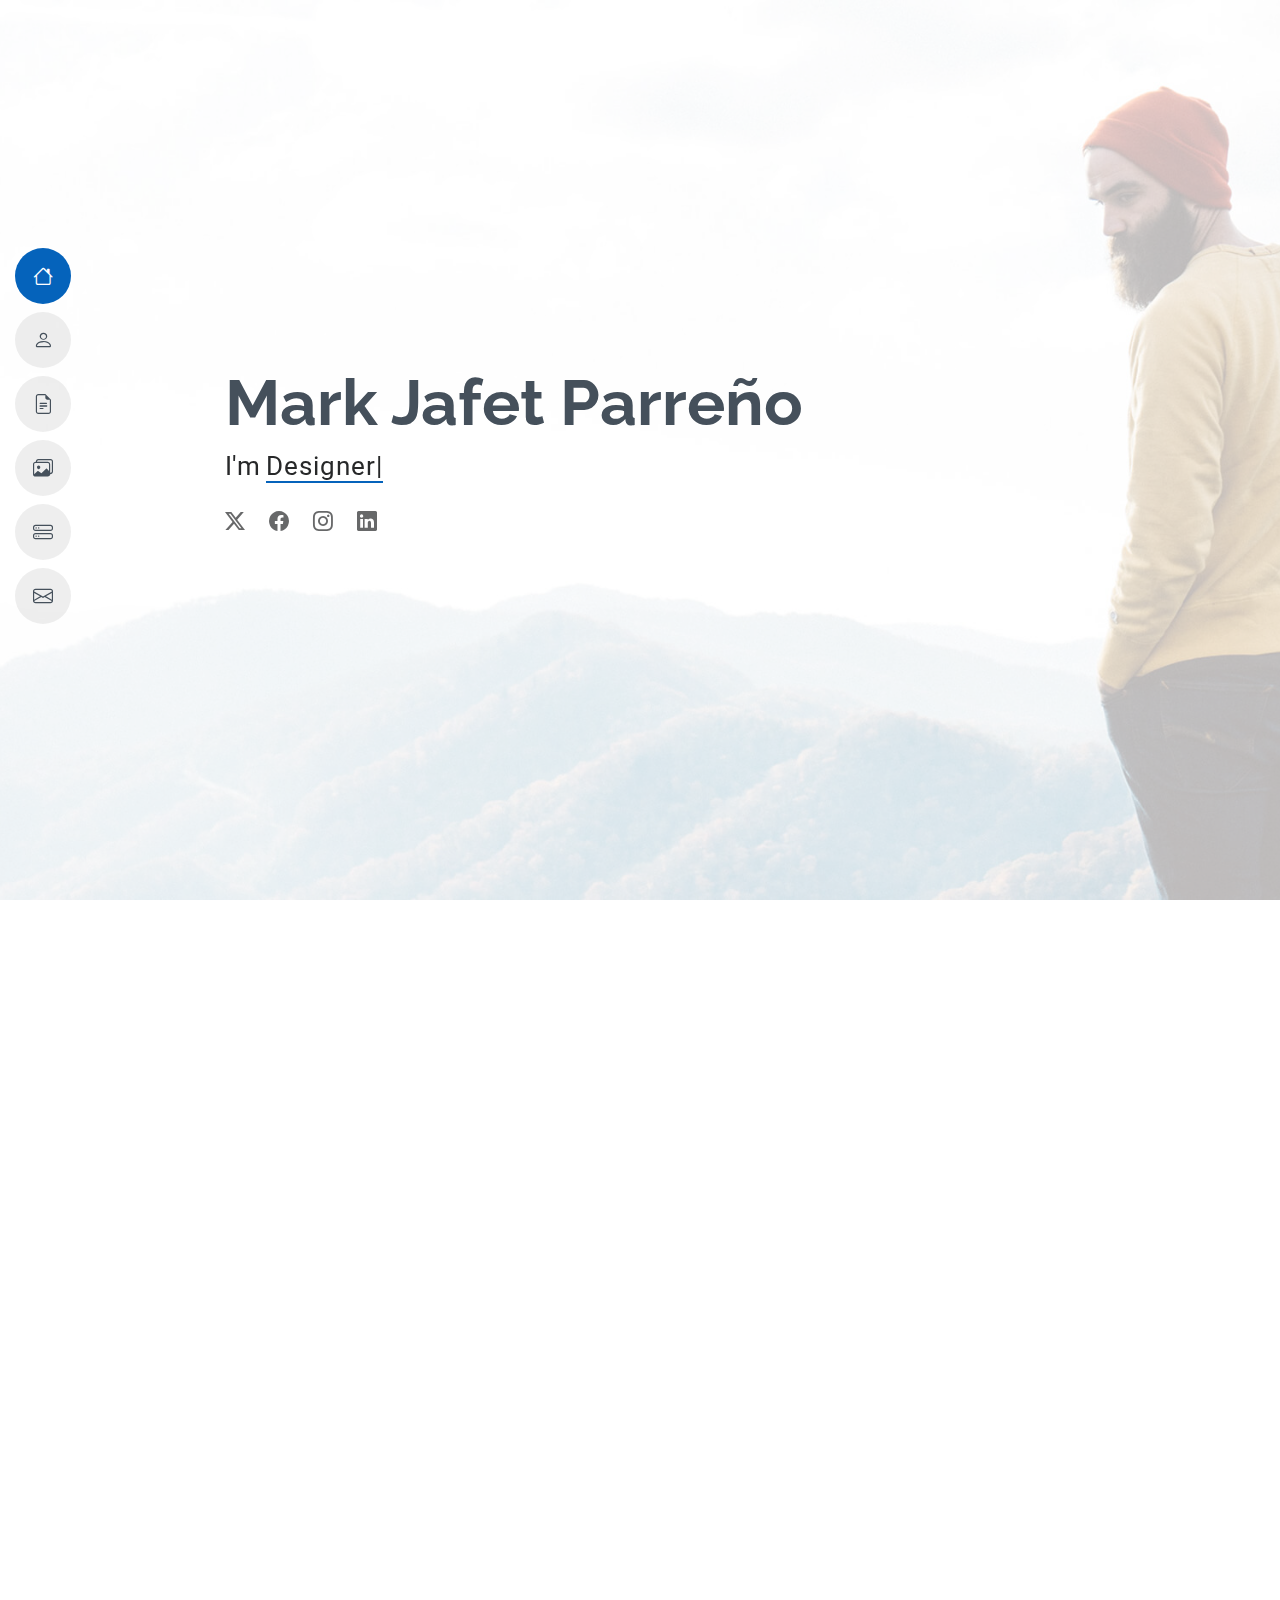
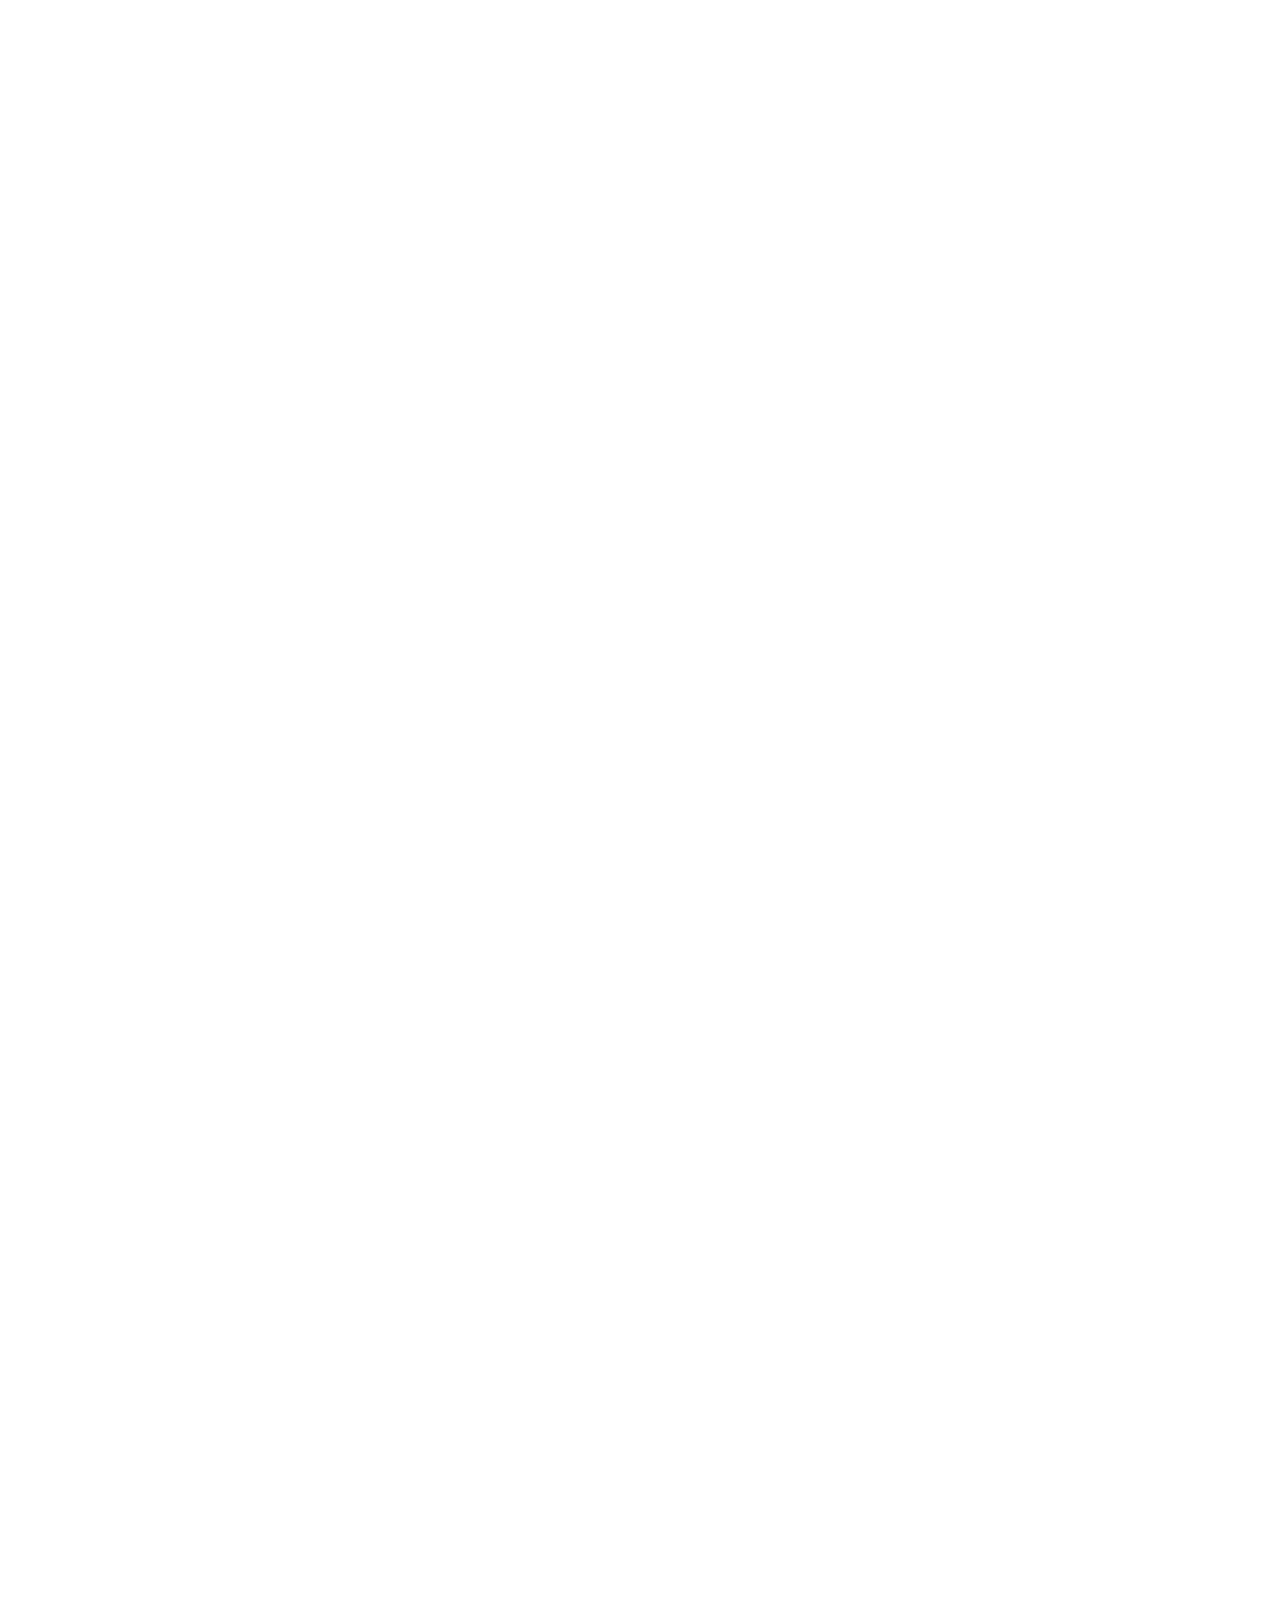
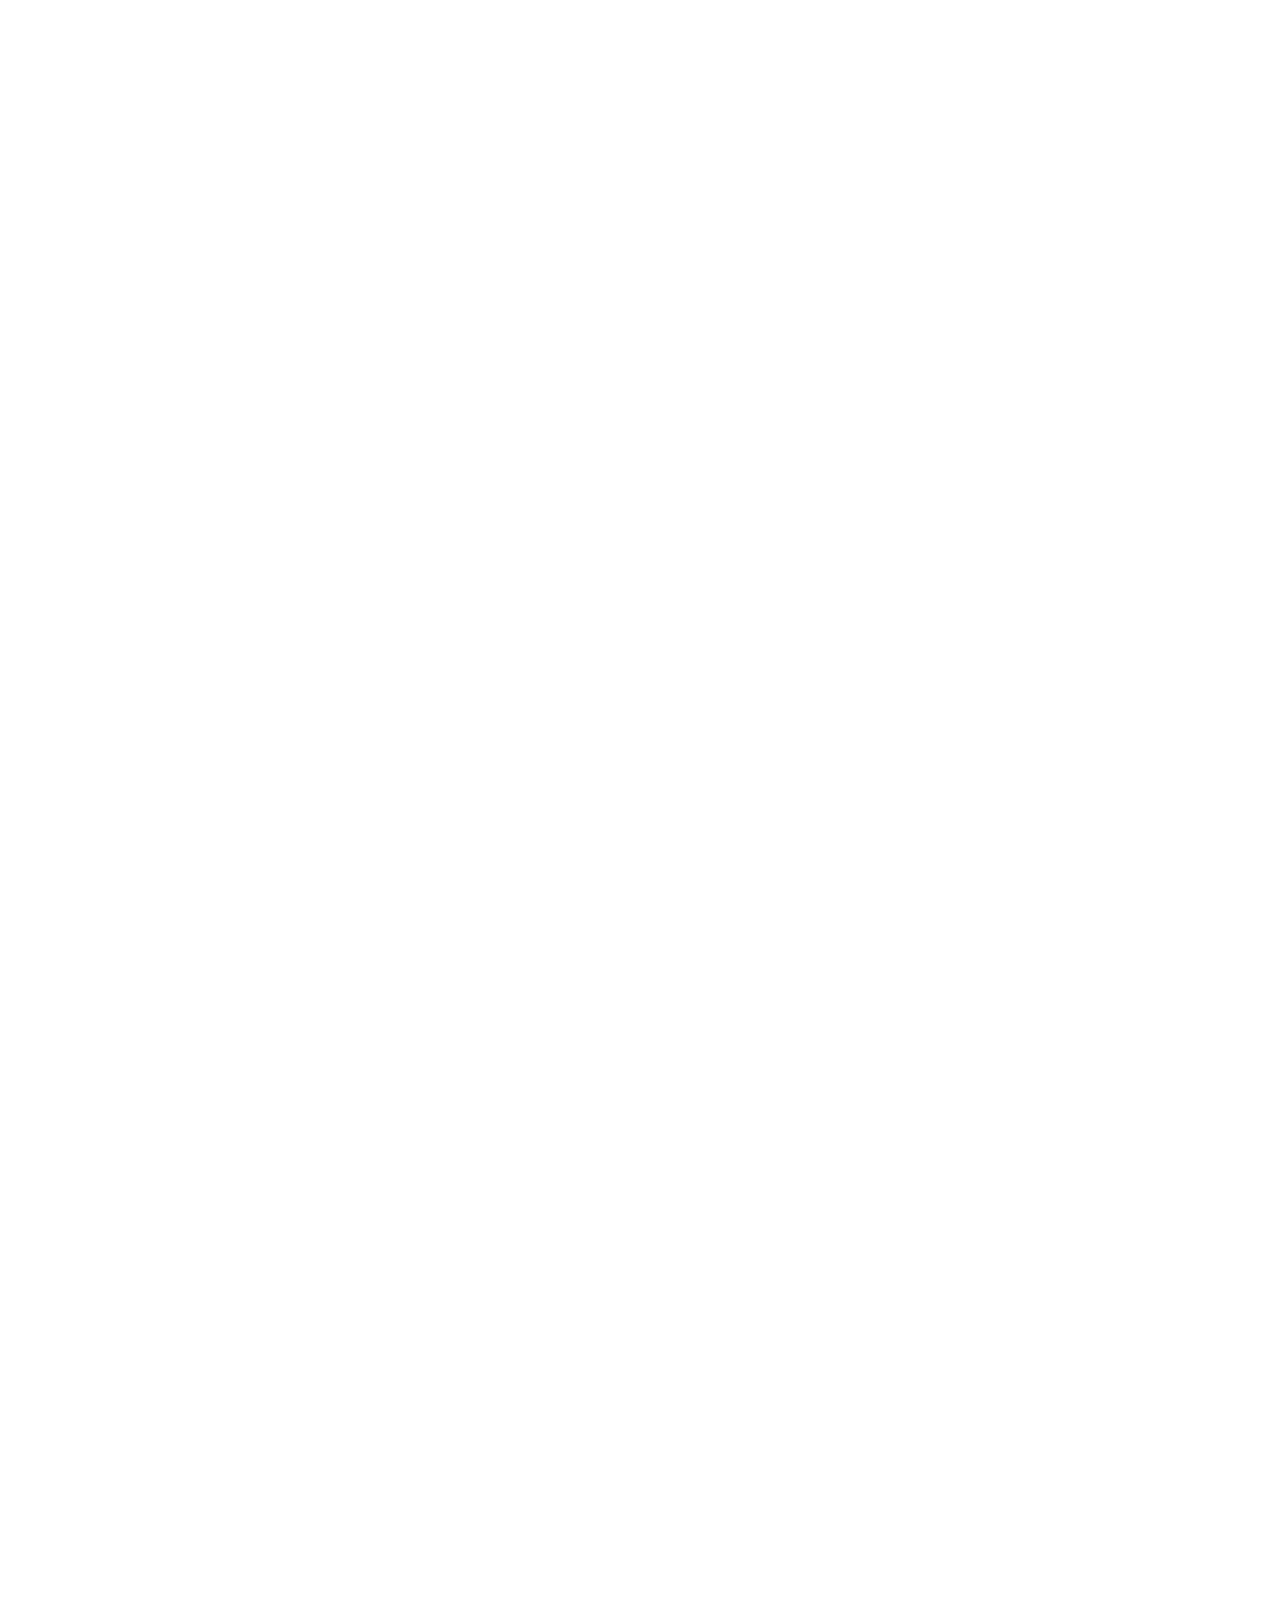
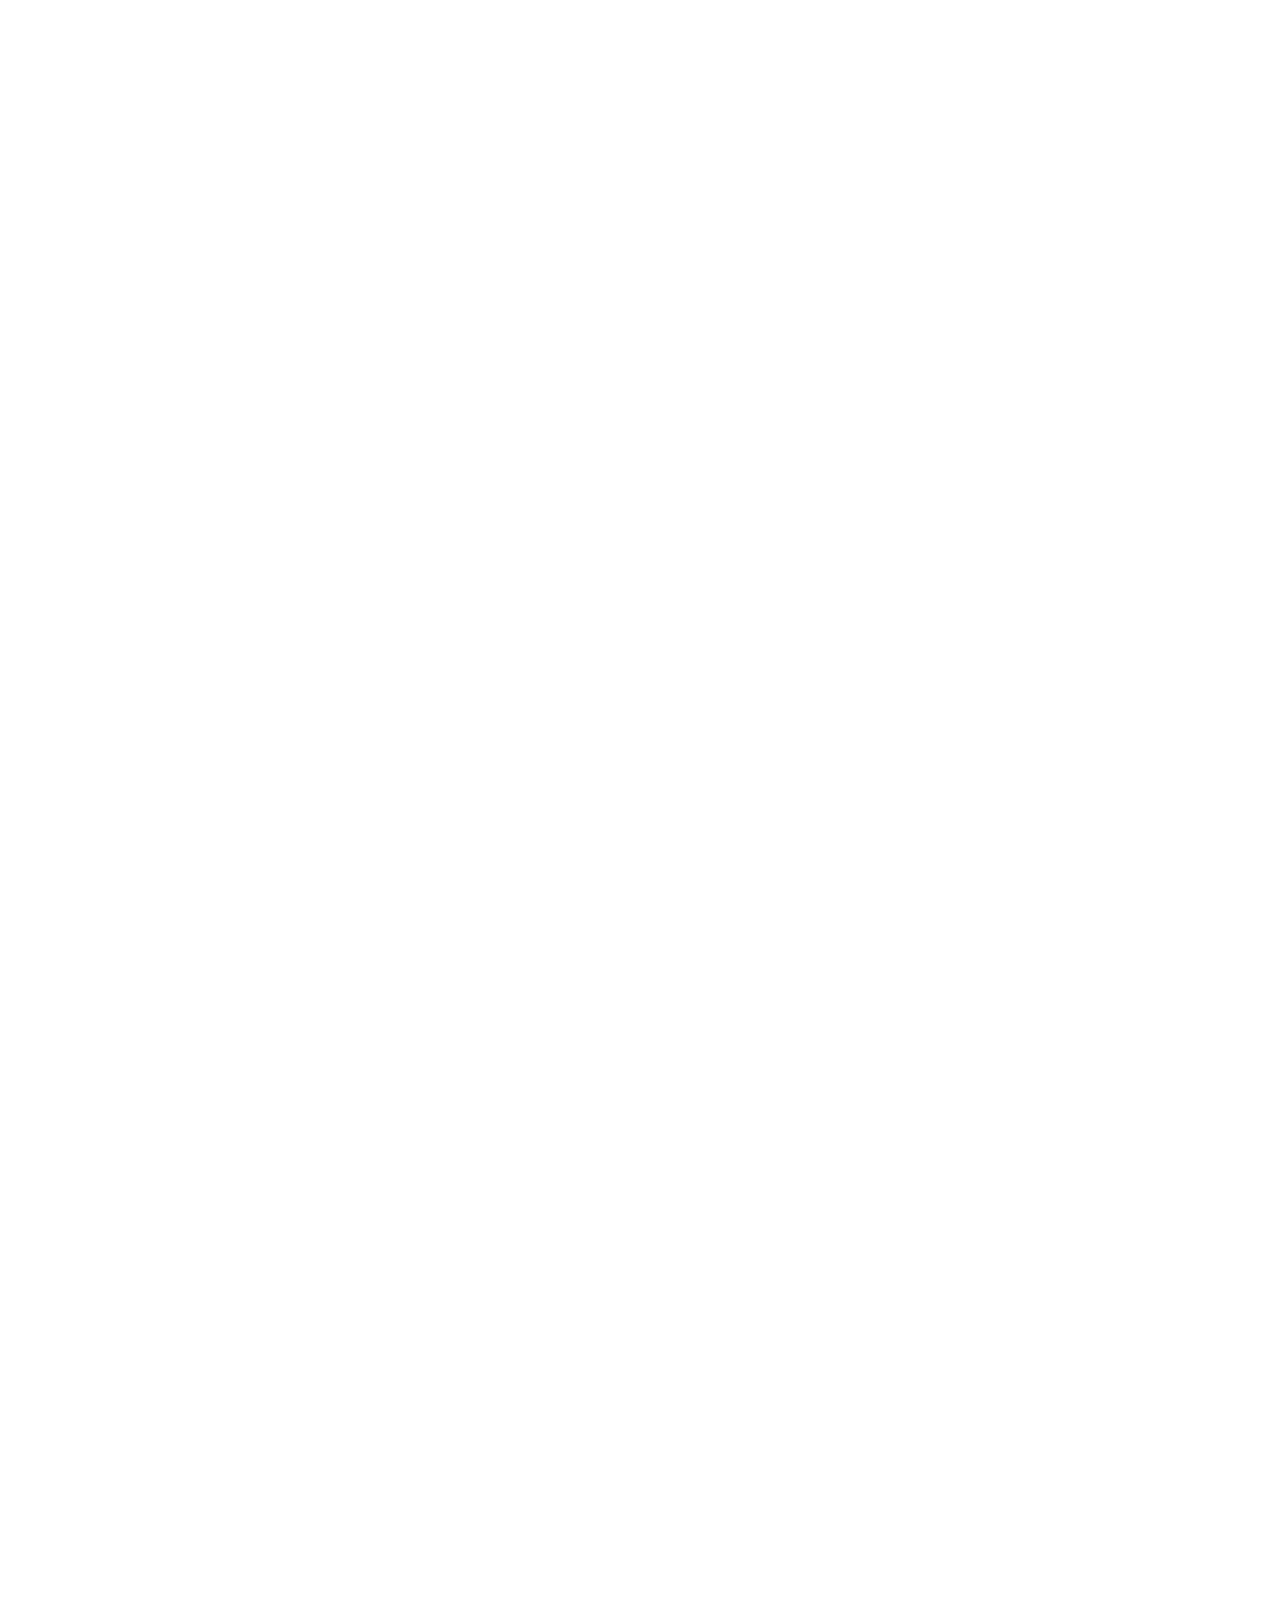
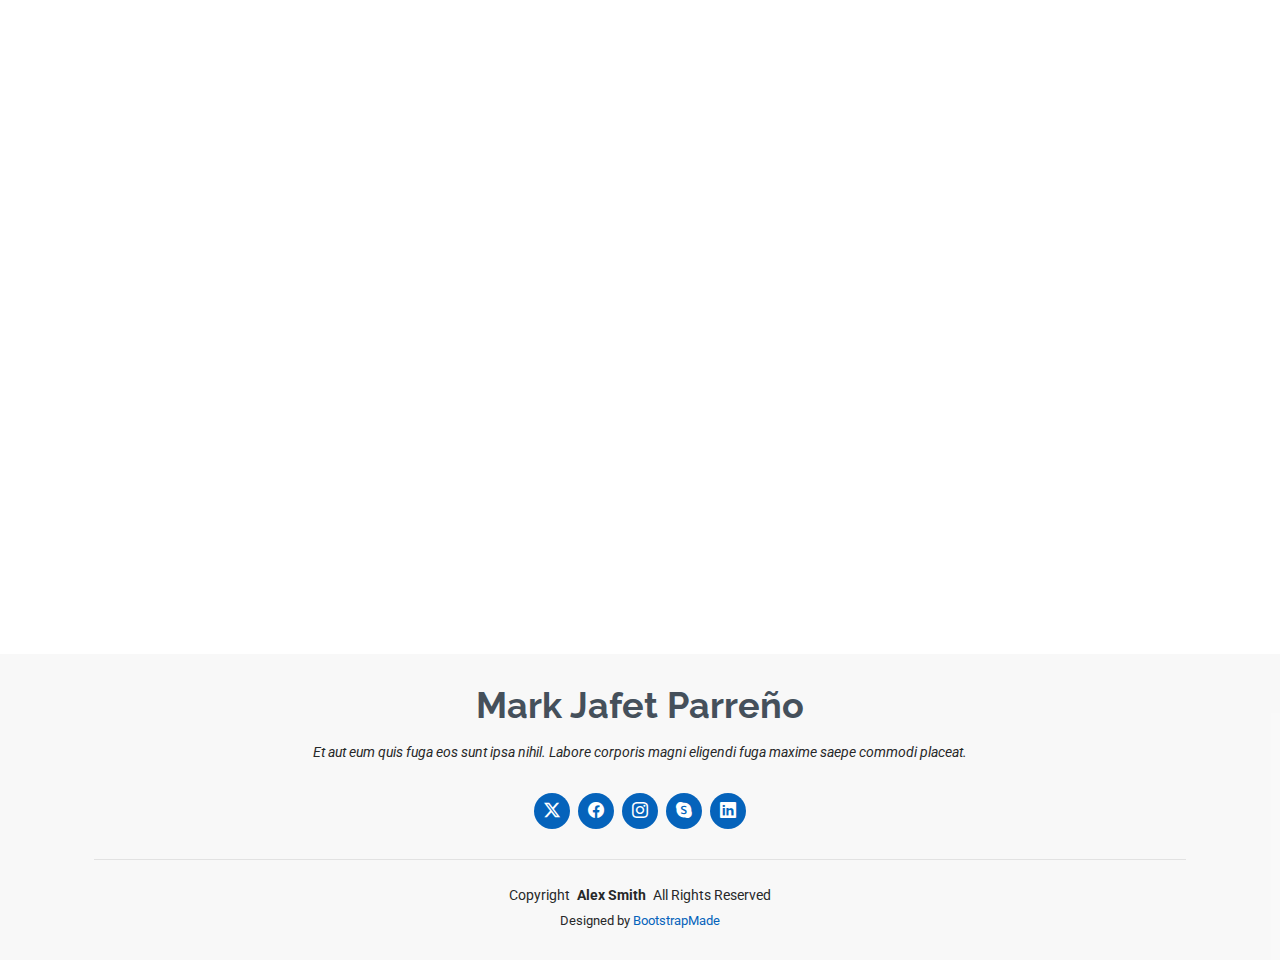
==== commit ec732414: "Update Name" ====
--- a/index.html
+++ b/index.html
@@ -4,7 +4,7 @@
 <head>
   <meta charset="utf-8">
   <meta content="width=device-width, initial-scale=1.0" name="viewport">
-  <title>Index - MyResume Bootstrap Template</title>
+  <title>Mark Jafet Parreño - Your Developer and Designer Dude</title>
   <meta content="" name="description">
   <meta content="" name="keywords">
 
@@ -26,14 +26,6 @@
 
   <!-- Main CSS File -->
   <link href="assets/css/main.css" rel="stylesheet">
-
-  <!-- =======================================================
-  * Template Name: MyResume
-  * Template URL: https://bootstrapmade.com/free-html-bootstrap-template-my-resume/
-  * Updated: Jun 14 2024 with Bootstrap v5.3.3
-  * Author: BootstrapMade.com
-  * License: https://bootstrapmade.com/license/
-  ======================================================== -->
 </head>
 
 <body class="index-page">
@@ -65,7 +57,7 @@
       <div class="container" data-aos="zoom-out">
         <div class="row justify-content-center">
           <div class="col-lg-9">
-            <h2>Brandon Johnson</h2>
+            <h2>Mark Jafet Parreño</h2>
             <p>I'm <span class="typed" data-typed-items="Designer, Developer, Freelancer, Photographer">Designer</span><span class="typed-cursor typed-cursor--blink" aria-hidden="true"></span></p>
             <div class="social-links">
               <a href="#"><i class="bi bi-twitter-x"></i></a>
@@ -260,7 +252,7 @@
             <h3 class="resume-title">Sumary</h3>
 
             <div class="resume-item pb-0">
-              <h4>Brandon Johnson</h4>
+              <h4>Mark Jafet Parreño</h4>
               <p><em>Innovative and deadline-driven Graphic Designer with 3+ years of experience designing and developing user-centered digital/print marketing material from initial concept to final, polished deliverable.</em></p>
               <ul>
                 <li>Portland par 127,Orlando, FL</li>
@@ -767,7 +759,7 @@
 
   <footer id="footer" class="footer position-relative">
     <div class="container">
-      <h3 class="sitename">Brandon Johnson</h3>
+      <h3 class="sitename">Mark Jafet Parreño</h3>
       <p>Et aut eum quis fuga eos sunt ipsa nihil. Labore corporis magni eligendi fuga maxime saepe commodi placeat.</p>
       <div class="social-links d-flex justify-content-center">
         <a href=""><i class="bi bi-twitter-x"></i></a>
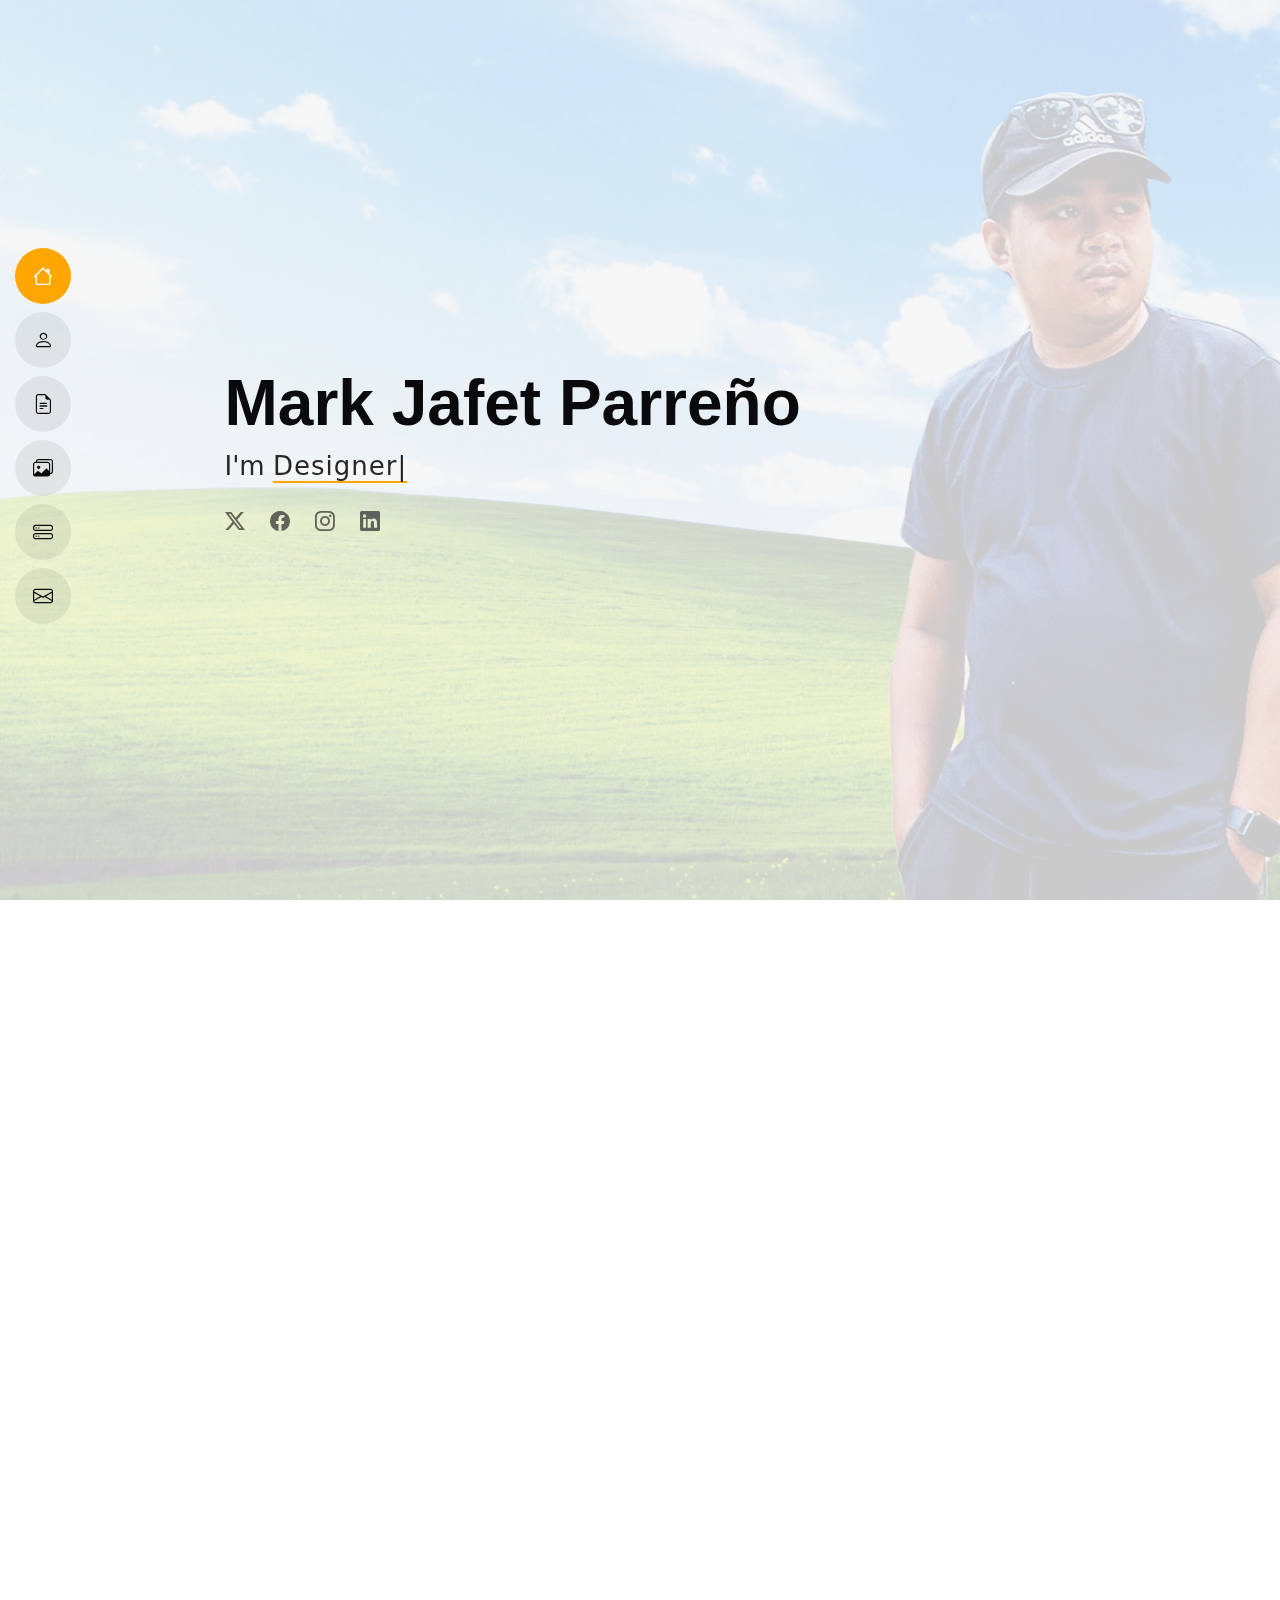
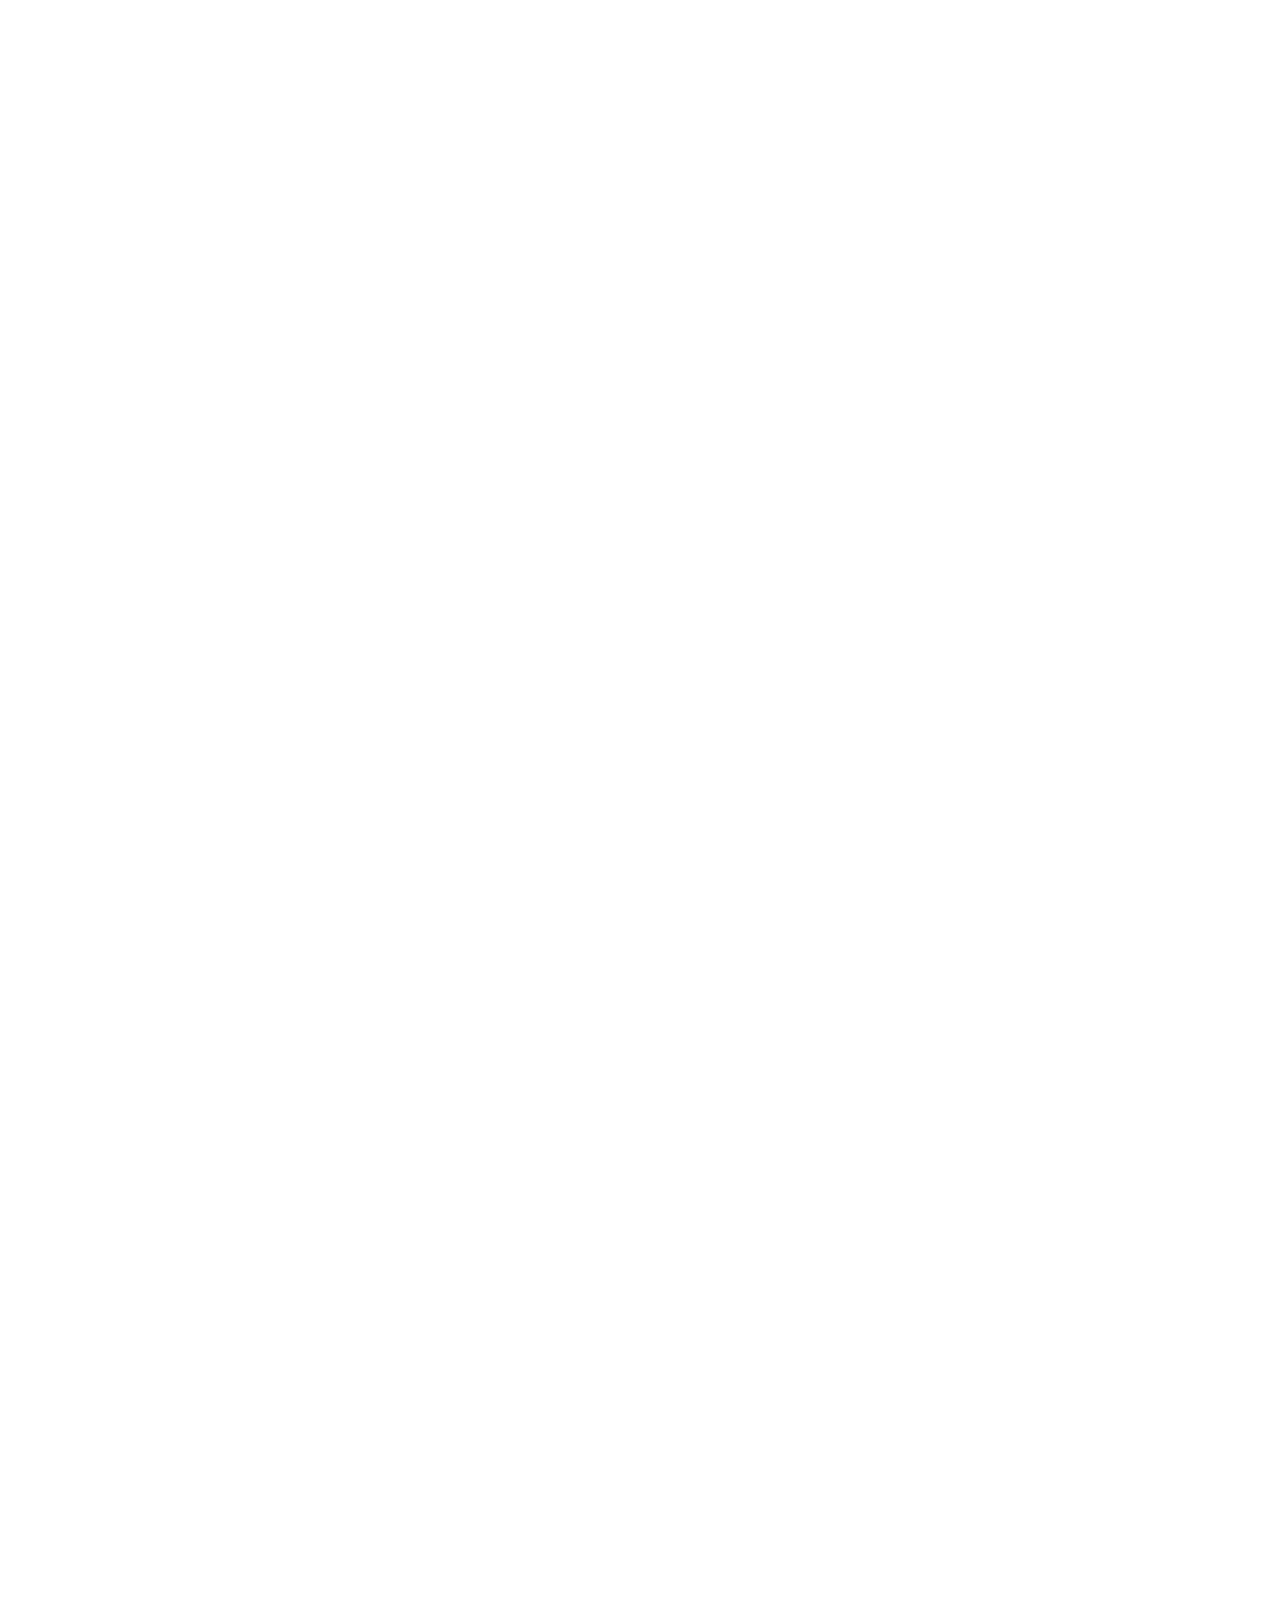
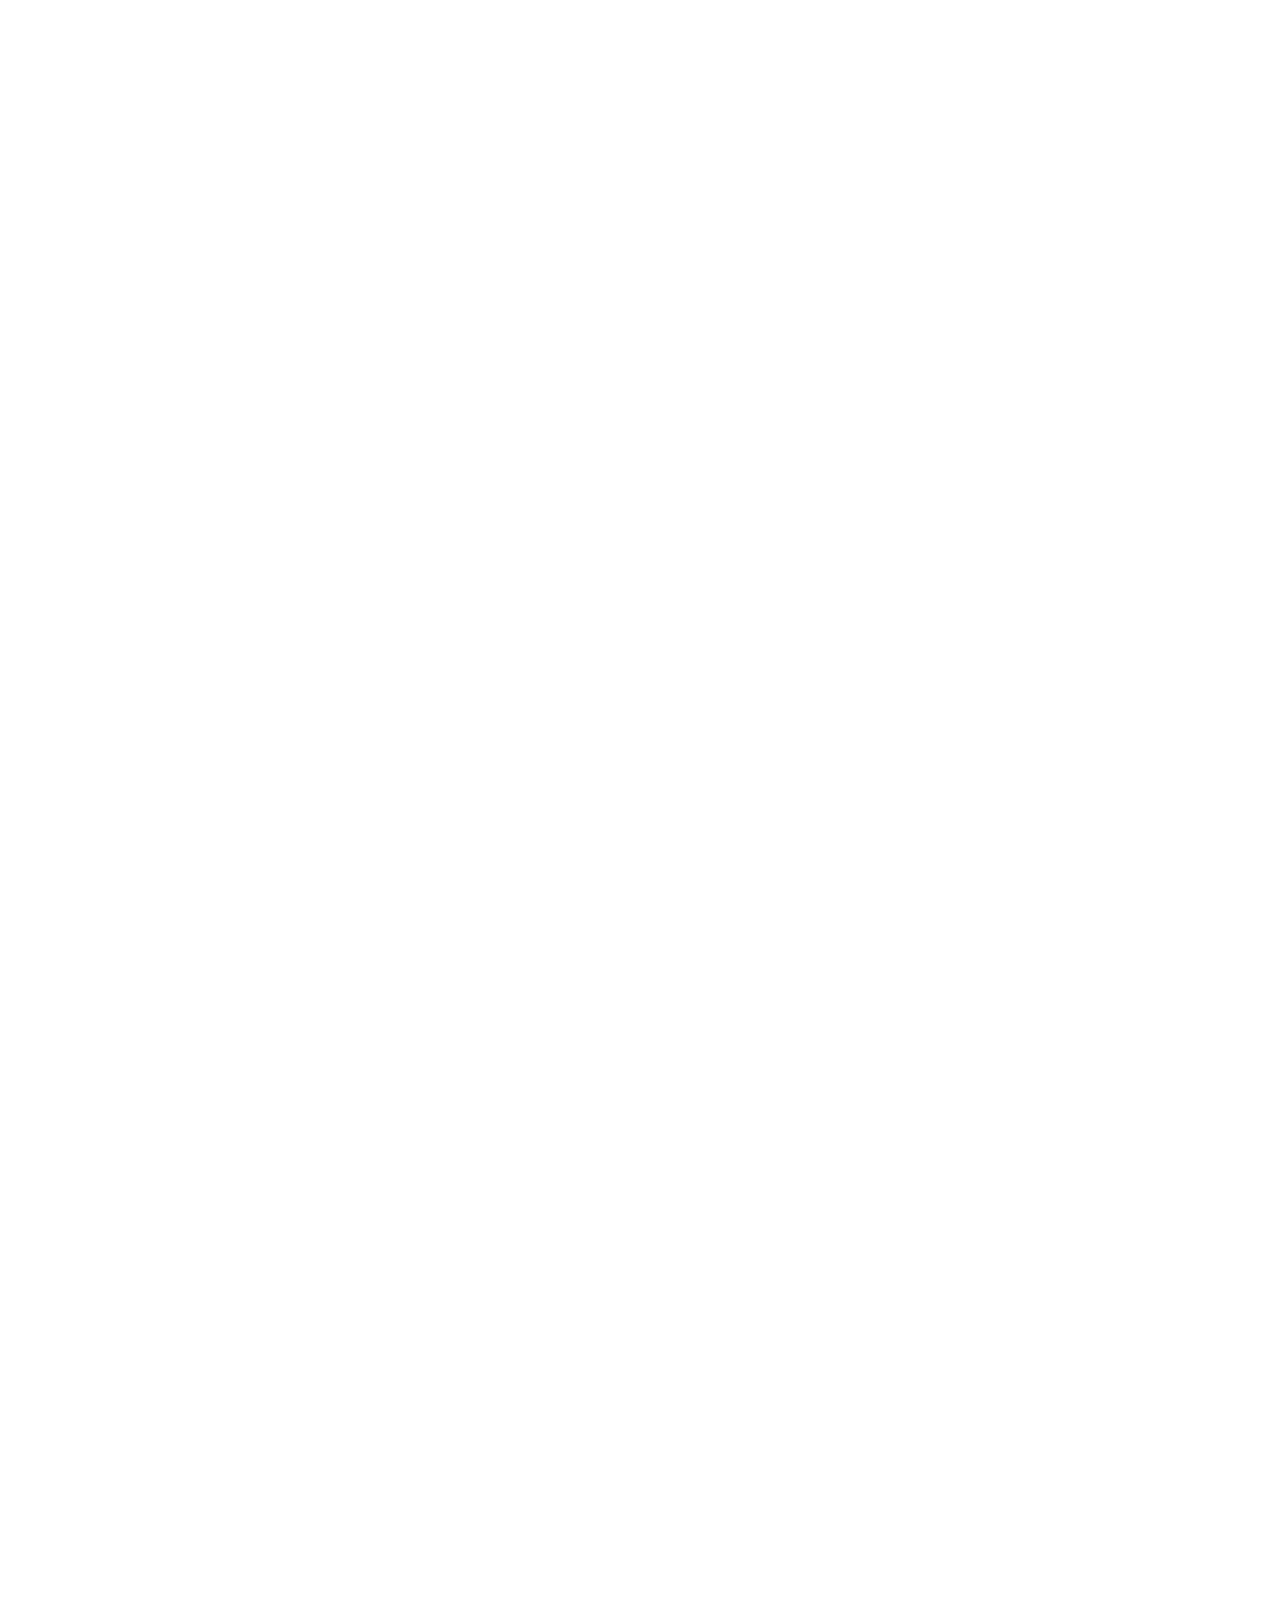
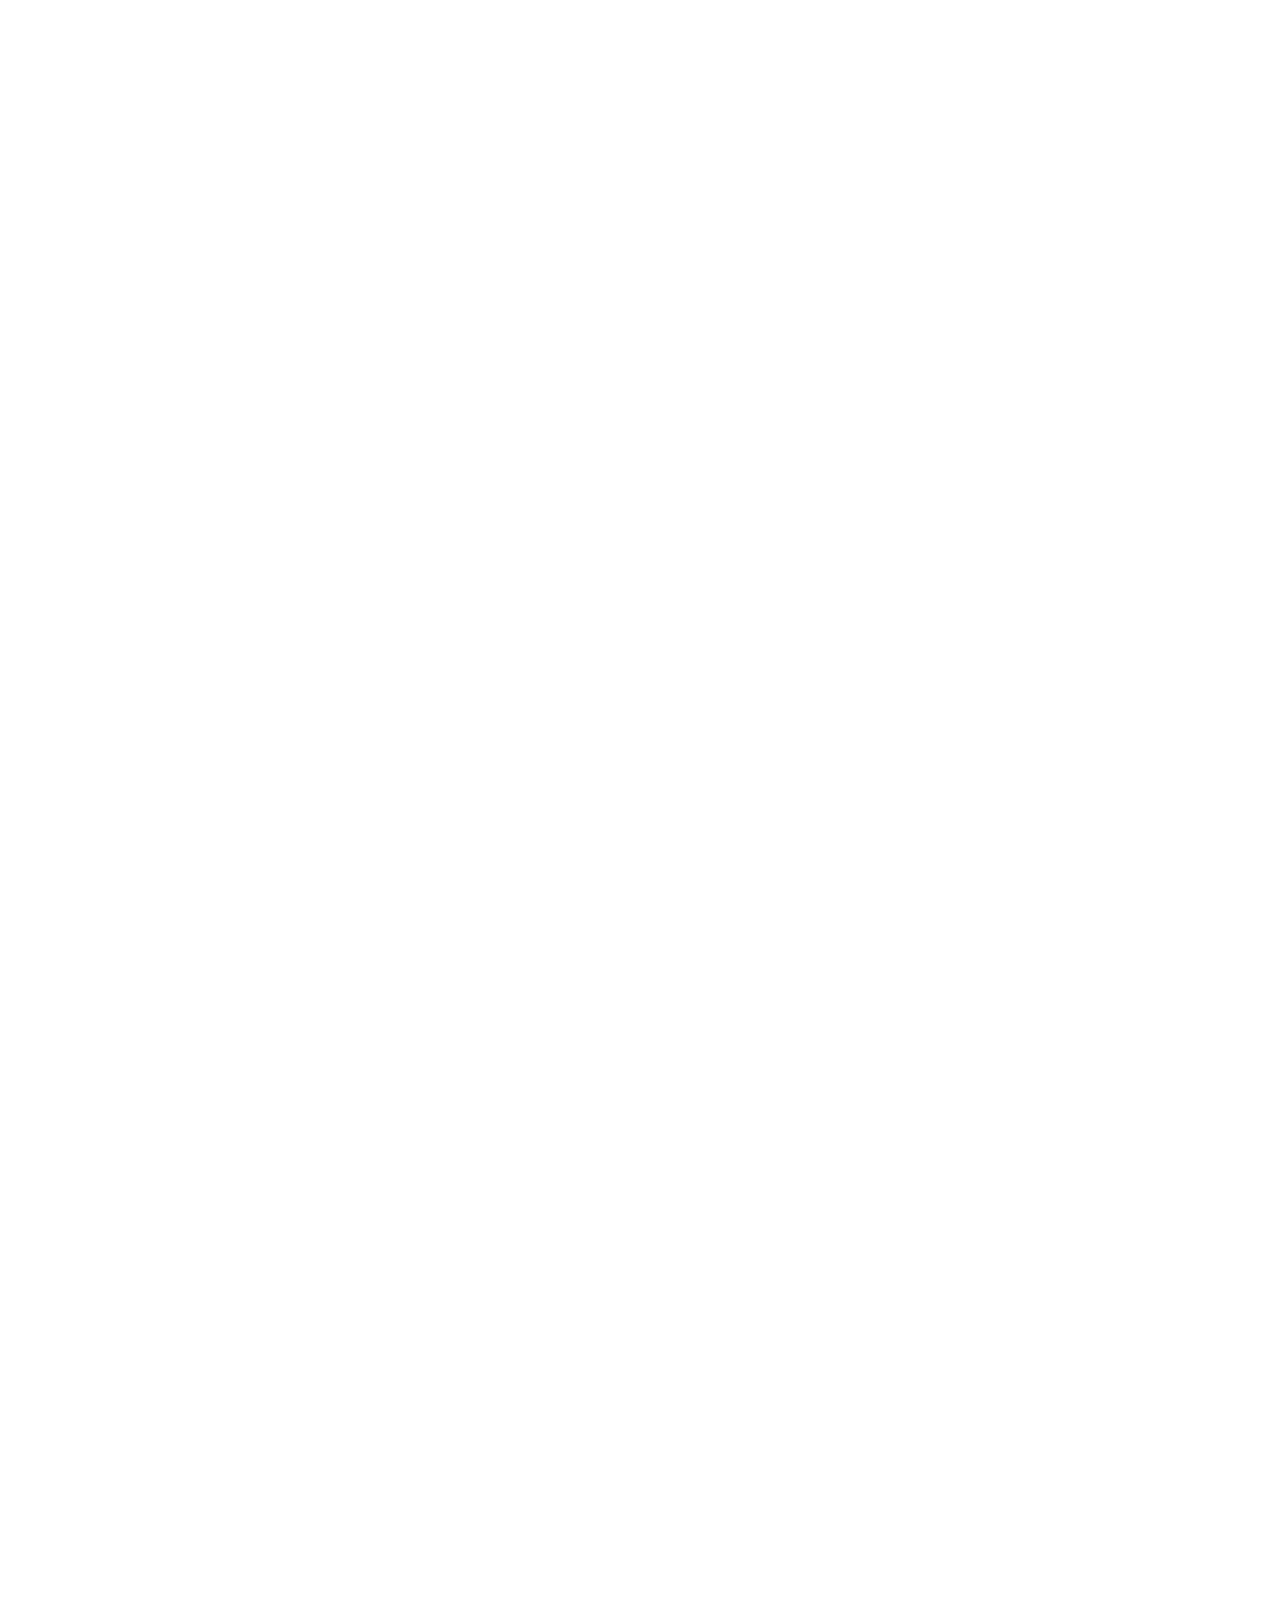
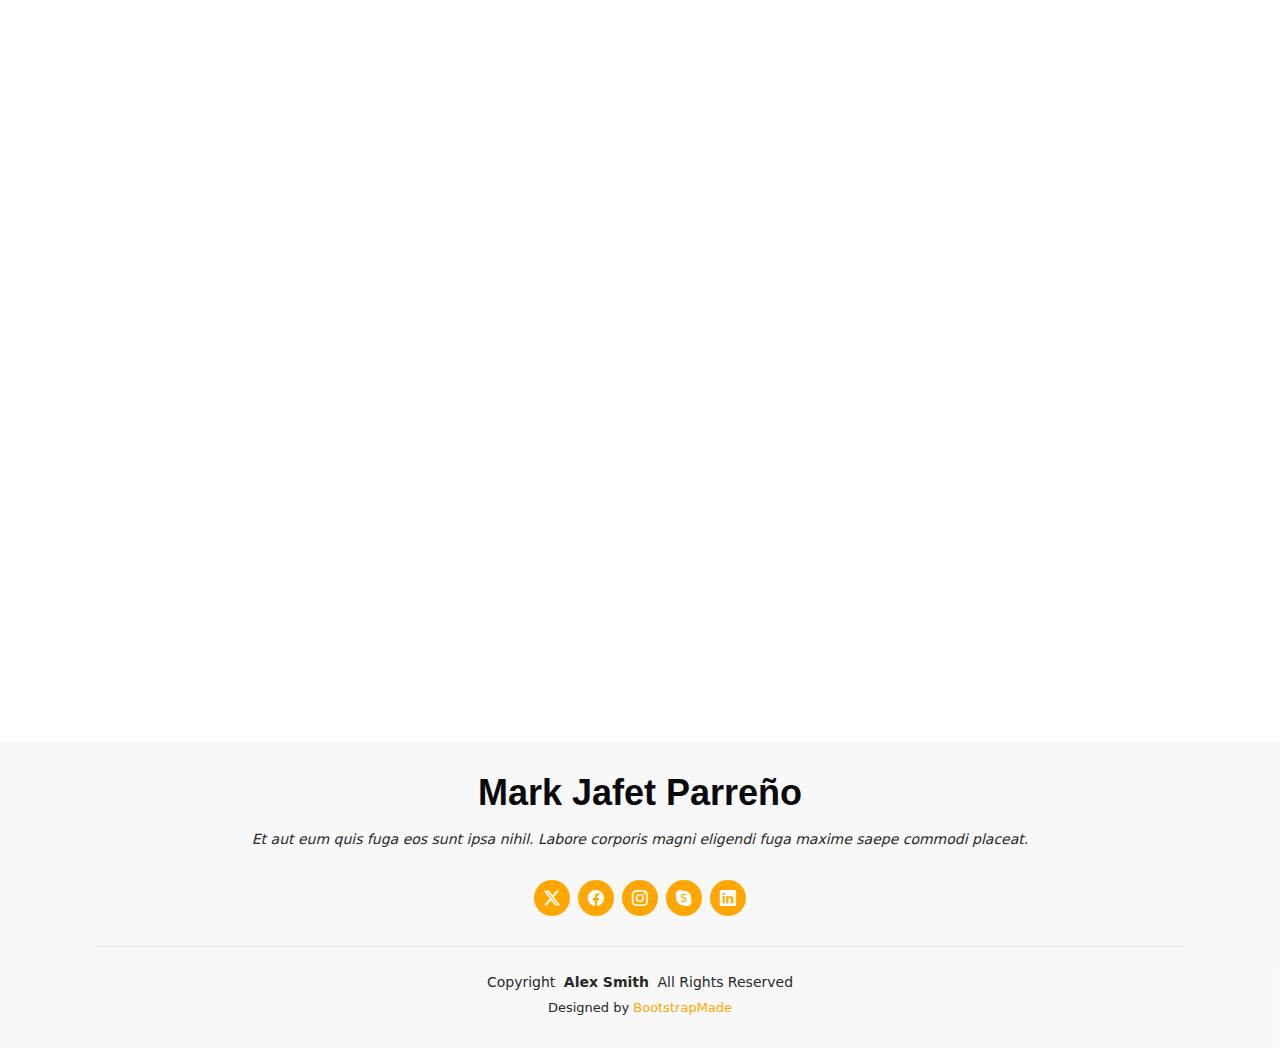
==== commit 25f02fbd: "MySite v1.4" ====
--- a/index.html
+++ b/index.html
@@ -52,7 +52,7 @@
     <!-- Hero Section -->
     <section id="hero" class="hero section">
 
-      <img src="assets/img/hero-bg.jpg" alt="">
+      <img src="assets/img/my-hero-bg.jpg" alt="">
 
       <div class="container" data-aos="zoom-out">
         <div class="row justify-content-center">
@@ -84,7 +84,7 @@
 
         <div class="row gy-4 justify-content-center">
           <div class="col-lg-4">
-            <img src="assets/img/profile-img.jpg" class="img-fluid" alt="">
+            <img src="assets/img/profile-img.png" class="img-fluid" alt="">
           </div>
           <div class="col-lg-8 content">
             <h2>UI/UX Designer &amp; Web Developer.</h2>
--- a/assets/css/main.css
+++ b/assets/css/main.css
@@ -12,27 +12,27 @@
 --------------------------------------------------------------*/
 /* Fonts */
 :root {
-  --default-font: "Roboto",  system-ui, -apple-system, "Segoe UI", Roboto, "Helvetica Neue", Arial, "Noto Sans", "Liberation Sans", sans-serif, "Apple Color Emoji", "Segoe UI Emoji", "Segoe UI Symbol", "Noto Color Emoji";
-  --heading-font: "Raleway",  sans-serif;
-  --nav-font: "Poppins",  sans-serif;
+  --default-font: "Inter",  system-ui, -apple-system, "Segoe UI", Roboto, "Helvetica Neue", Arial, "Noto Sans", "Liberation Sans", sans-serif, "Apple Color Emoji", "Segoe UI Emoji", "Segoe UI Symbol", "Noto Color Emoji";
+  --heading-font: "Inter",  sans-serif;
+  --nav-font: "Inter",  sans-serif;
 }
 
 /* Global Colors - The following color variables are used throughout the website. Updating them here will change the color scheme of the entire website */
 :root { 
   --background-color: #ffffff; /* Background color for the entire website, including individual sections */
   --default-color: #272829; /* Default color used for the majority of the text content across the entire website */
-  --heading-color: #45505b; /* Color for headings, subheadings and title throughout the website */
-  --accent-color: #0563bb; /* Accent color that represents your brand on the website. It's used for buttons, links, and other elements that need to stand out */
+  --heading-color: #0a0a0d; /* Color for headings, subheadings and title throughout the website */
+  --accent-color: #ffa700; /* Accent color that represents your brand on the website. It's used for buttons, links, and other elements that need to stand out */
   --contrast-color: #ffffff; /* The contrast color is used for elements when the background color is one of the heading, accent, or default colors. Its purpose is to ensure proper contrast and readability when placed over these more dominant colors */
 }
 
 /* Nav Menu Colors - The following color variables are used specifically for the navigation menu. They are separate from the global colors to allow for more customization options */
 :root {
-  --nav-color: #45505b;  /* The default color of the main navmenu links */
-  --nav-hover-color: #0563bb; /* Applied to main navmenu links when they are hovered over or active */
+  --nav-color: #0a0a0d;  /* The default color of the main navmenu links */
+  --nav-hover-color: #ffa700; /* Applied to main navmenu links when they are hovered over or active */
   --nav-dropdown-background-color: #ffffff; /* Used as the background color for dropdown items that appear when hovering over primary navigation items */
   --nav-dropdown-color: #212529; /* Used for navigation links of the dropdown items in the navigation menu. */
-  --nav-dropdown-hover-color: #0563bb; /* Similar to --nav-hover-color, this color is applied to dropdown navigation links when they are hovered over. */
+  --nav-dropdown-hover-color: #ffa700; /* Similar to --nav-hover-color, this color is applied to dropdown navigation links when they are hovered over. */
 }
 
 /* Template Custom Colors */
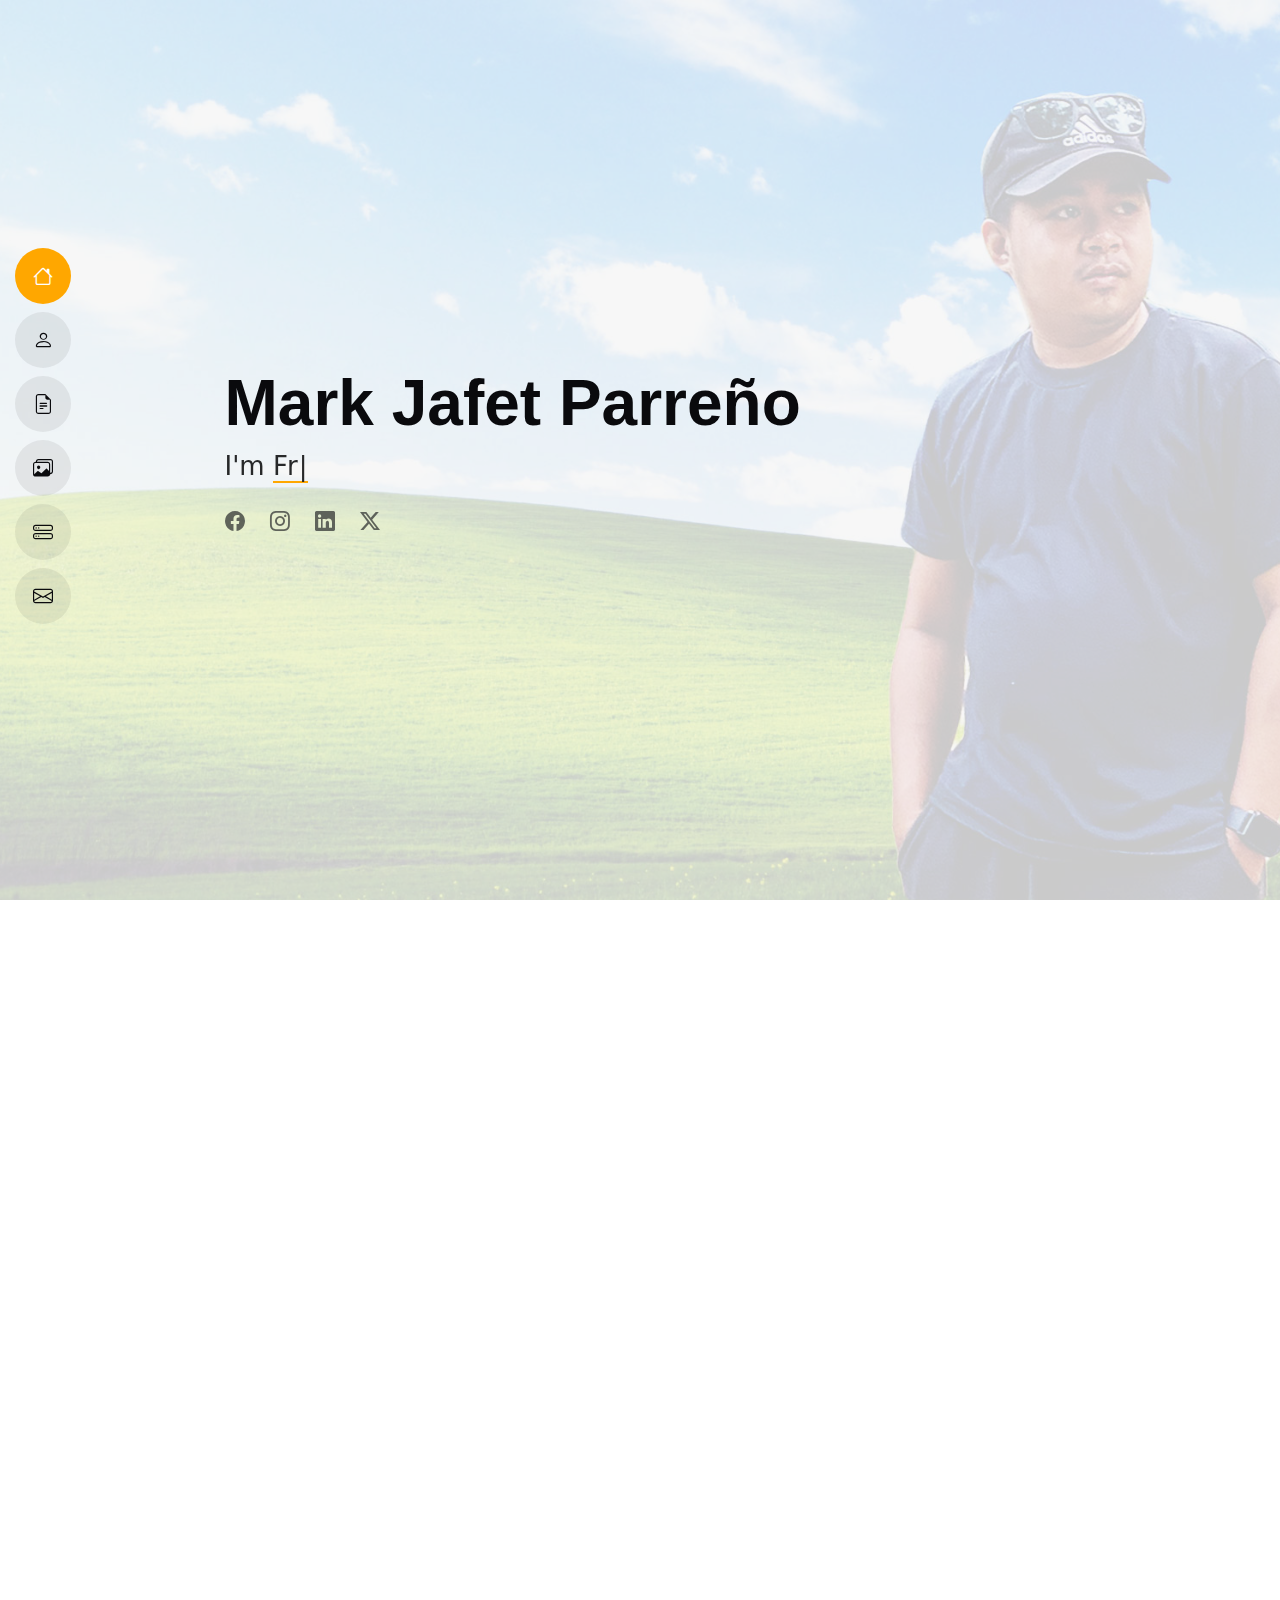
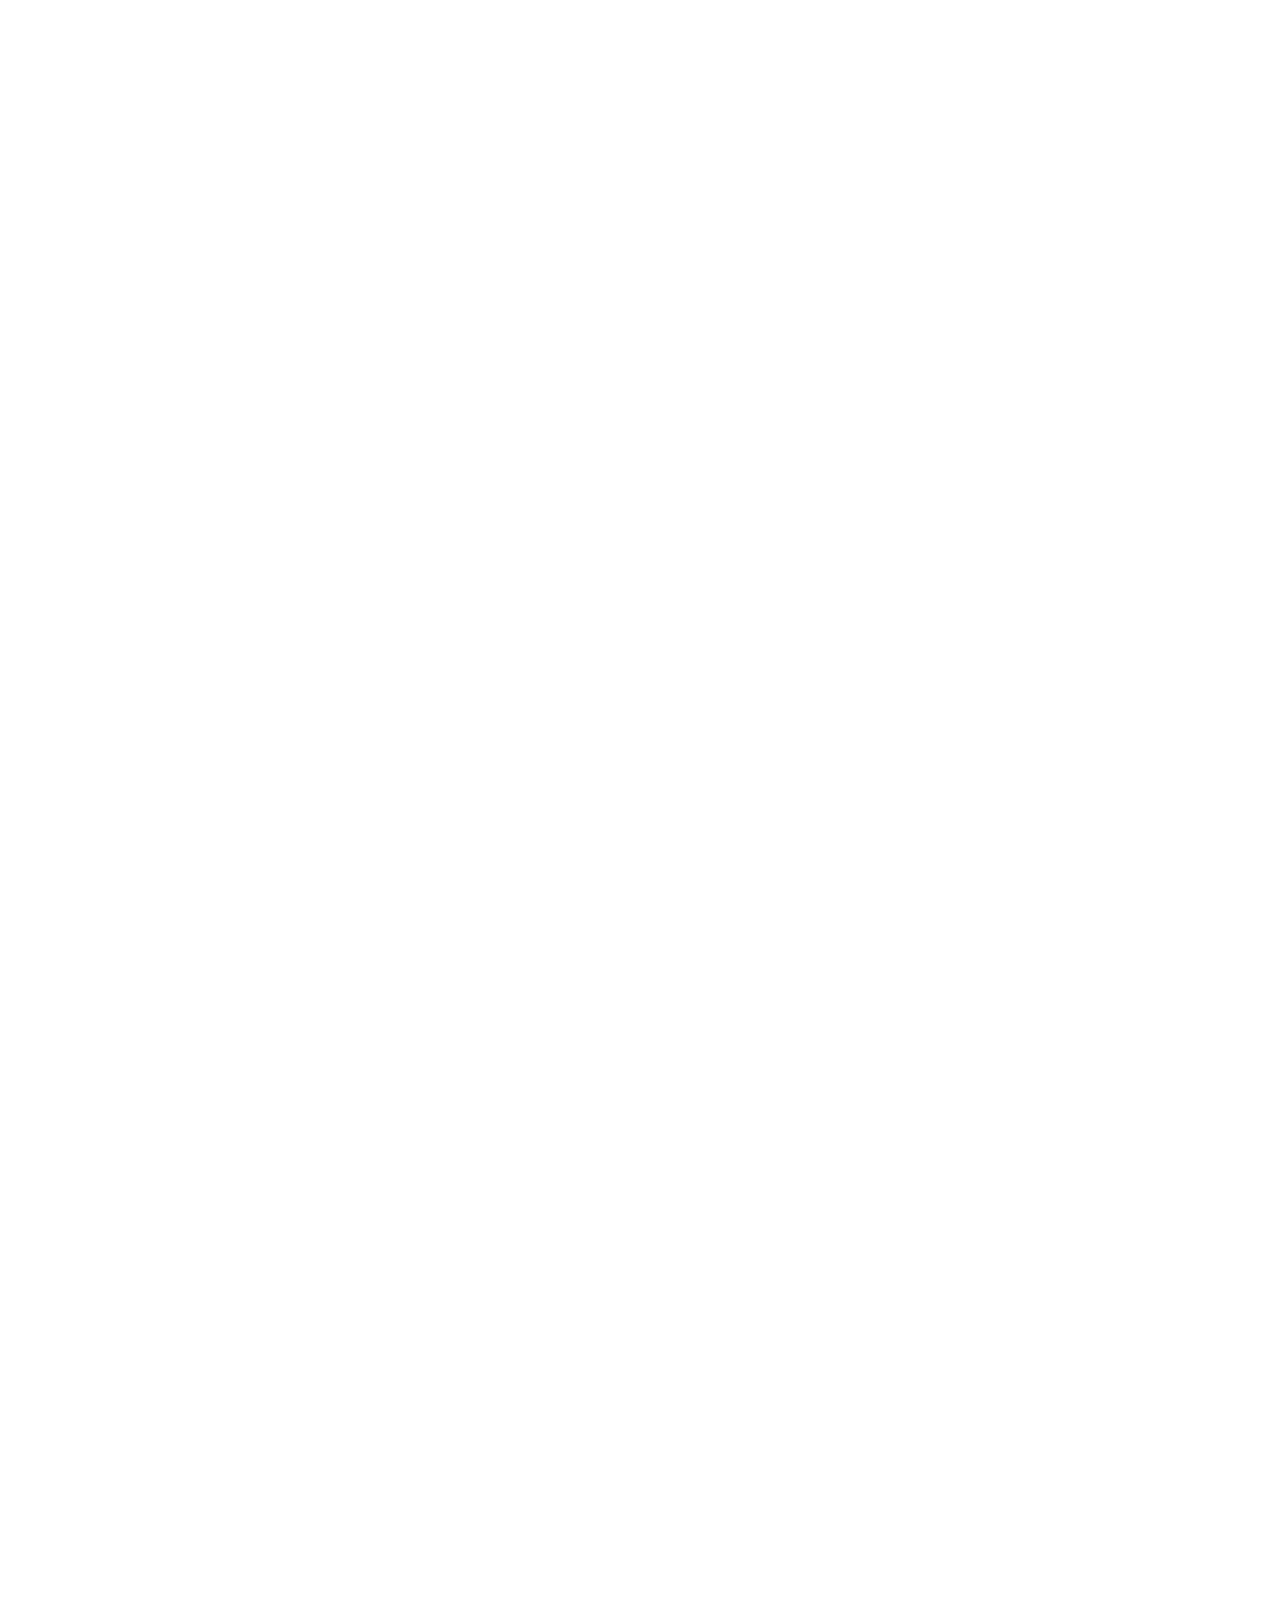
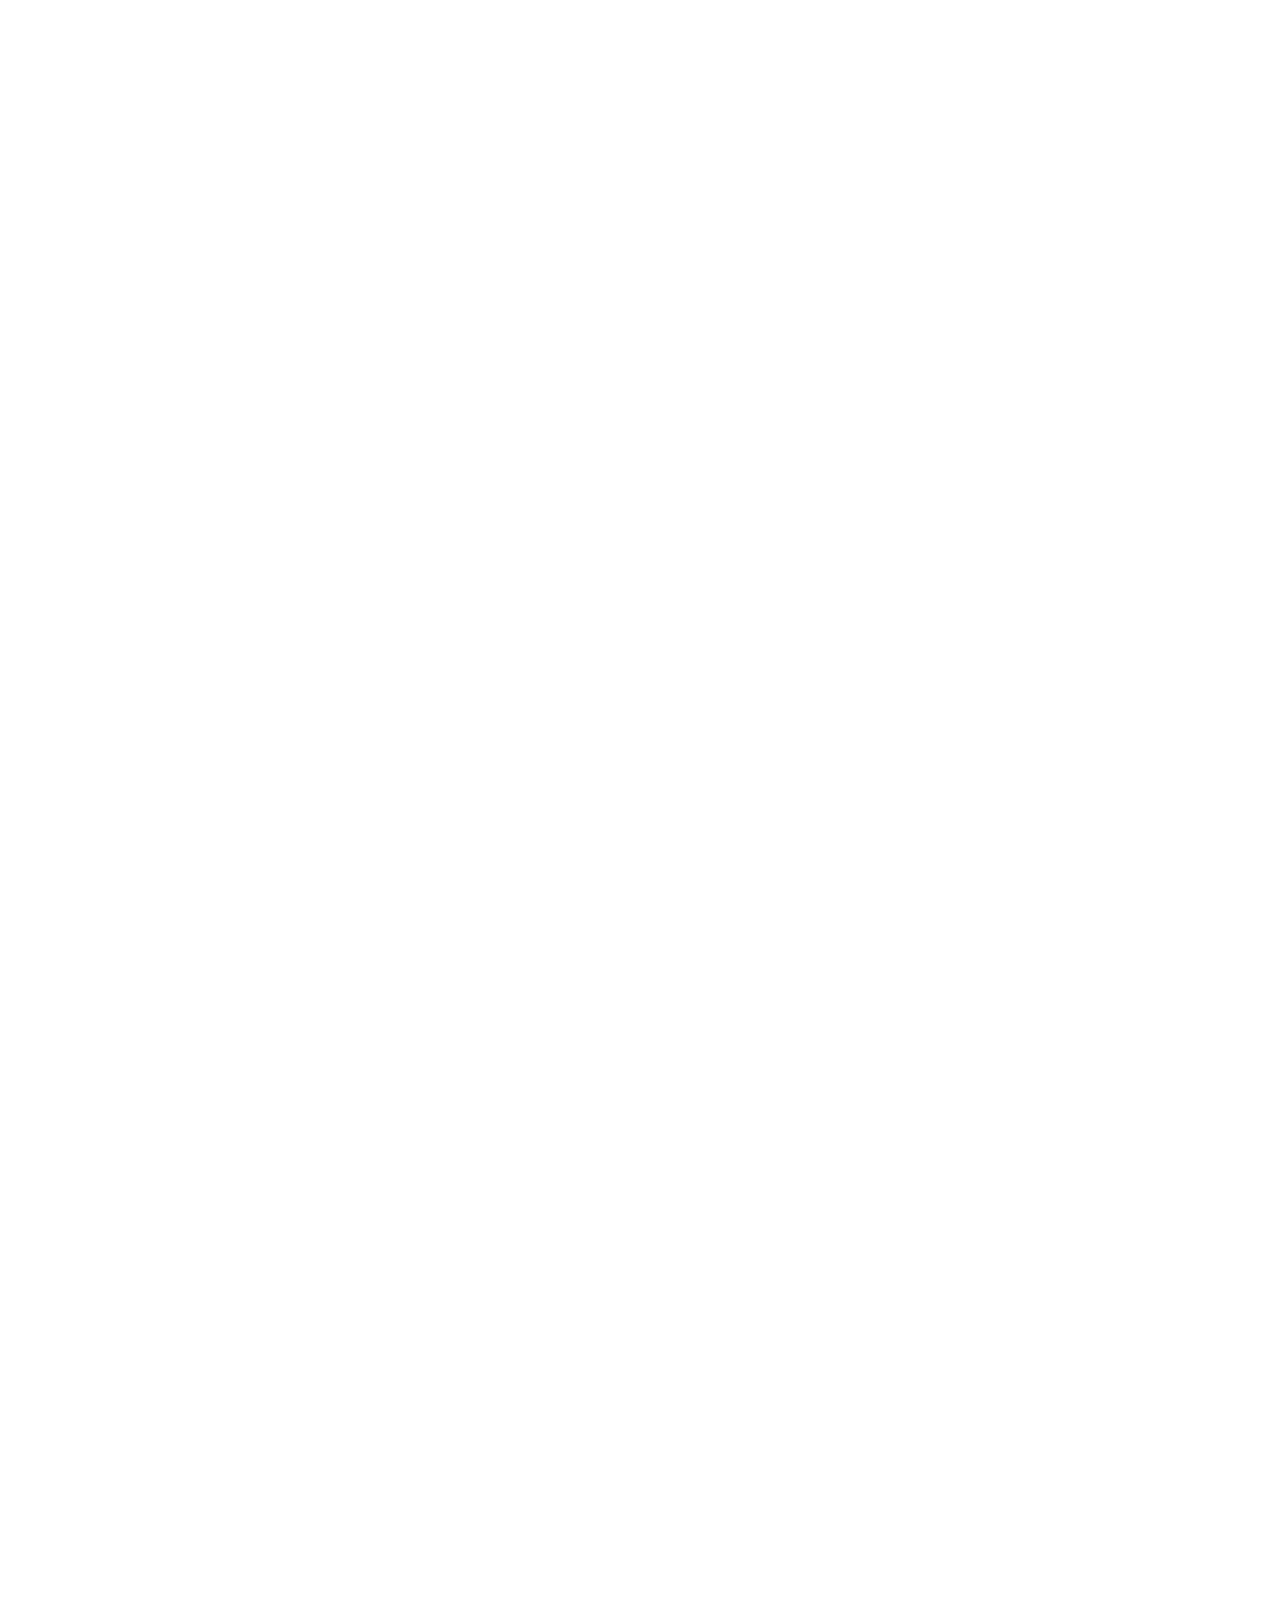
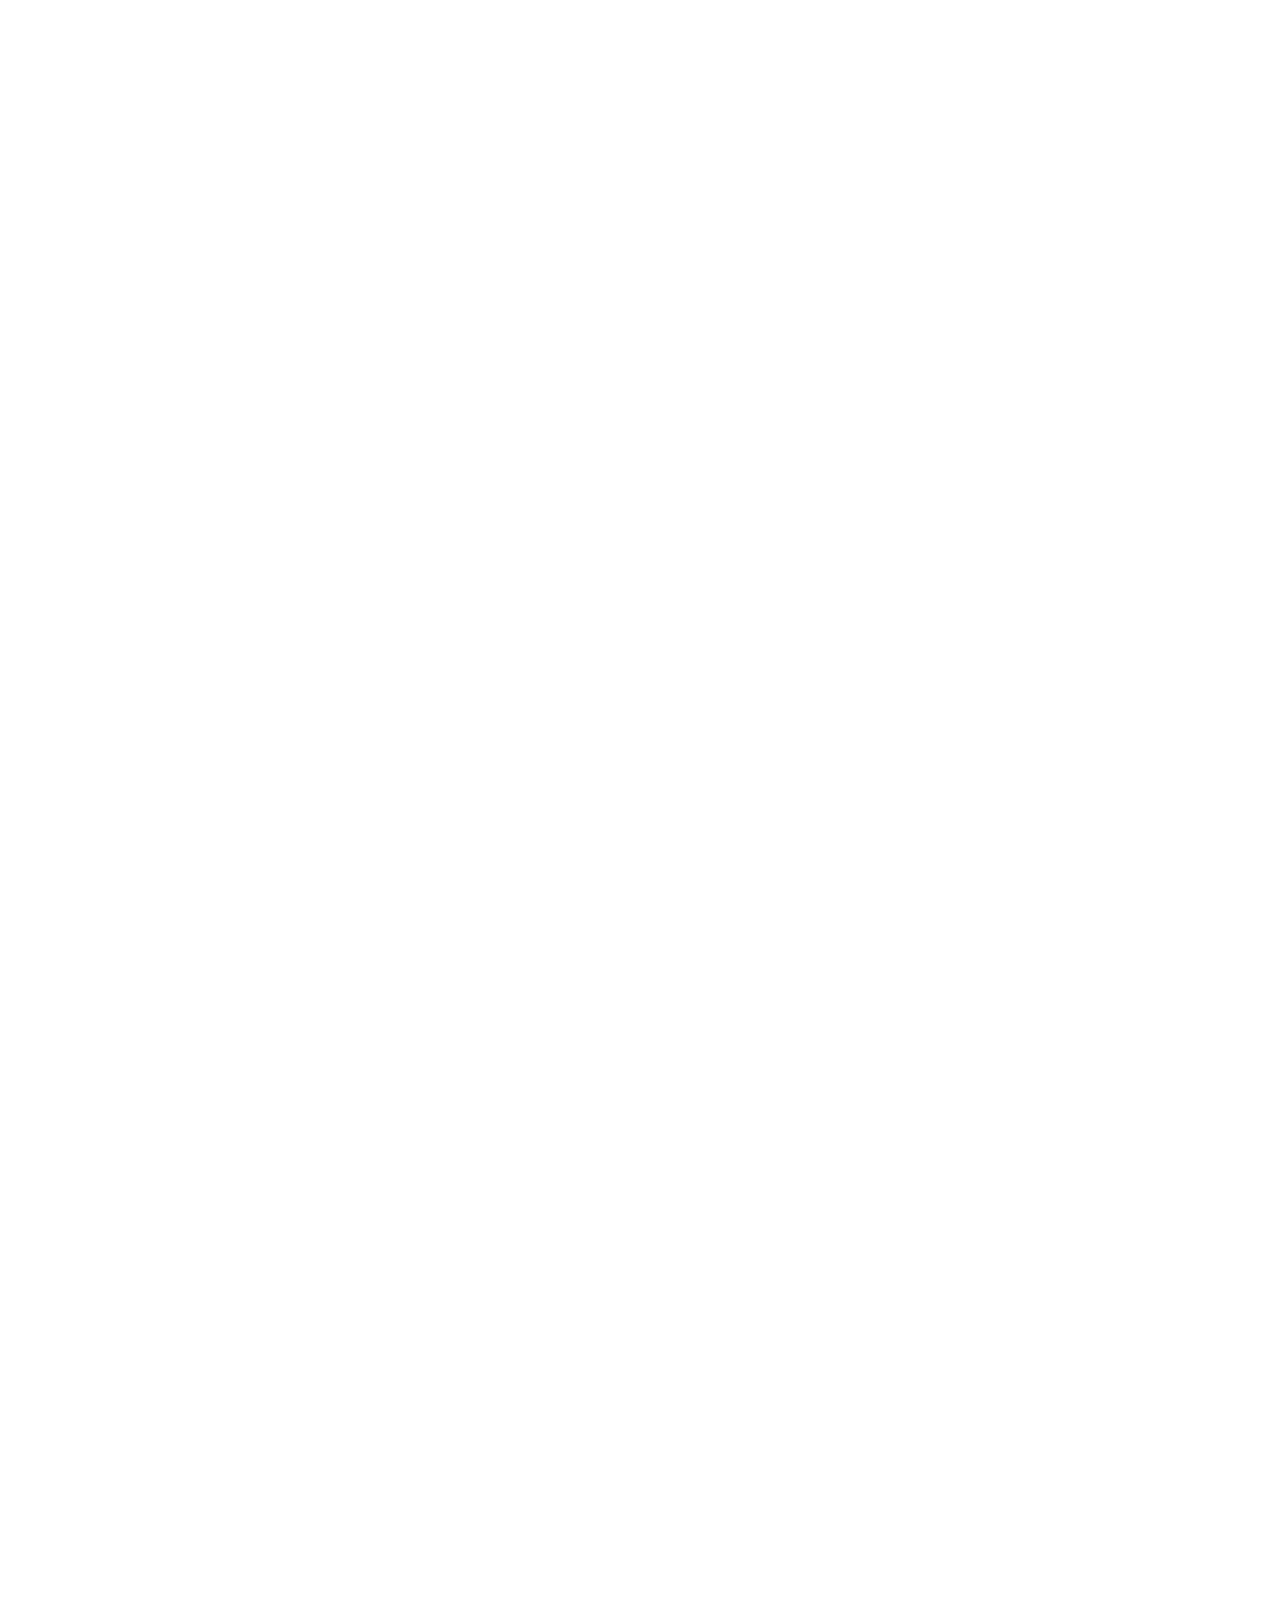
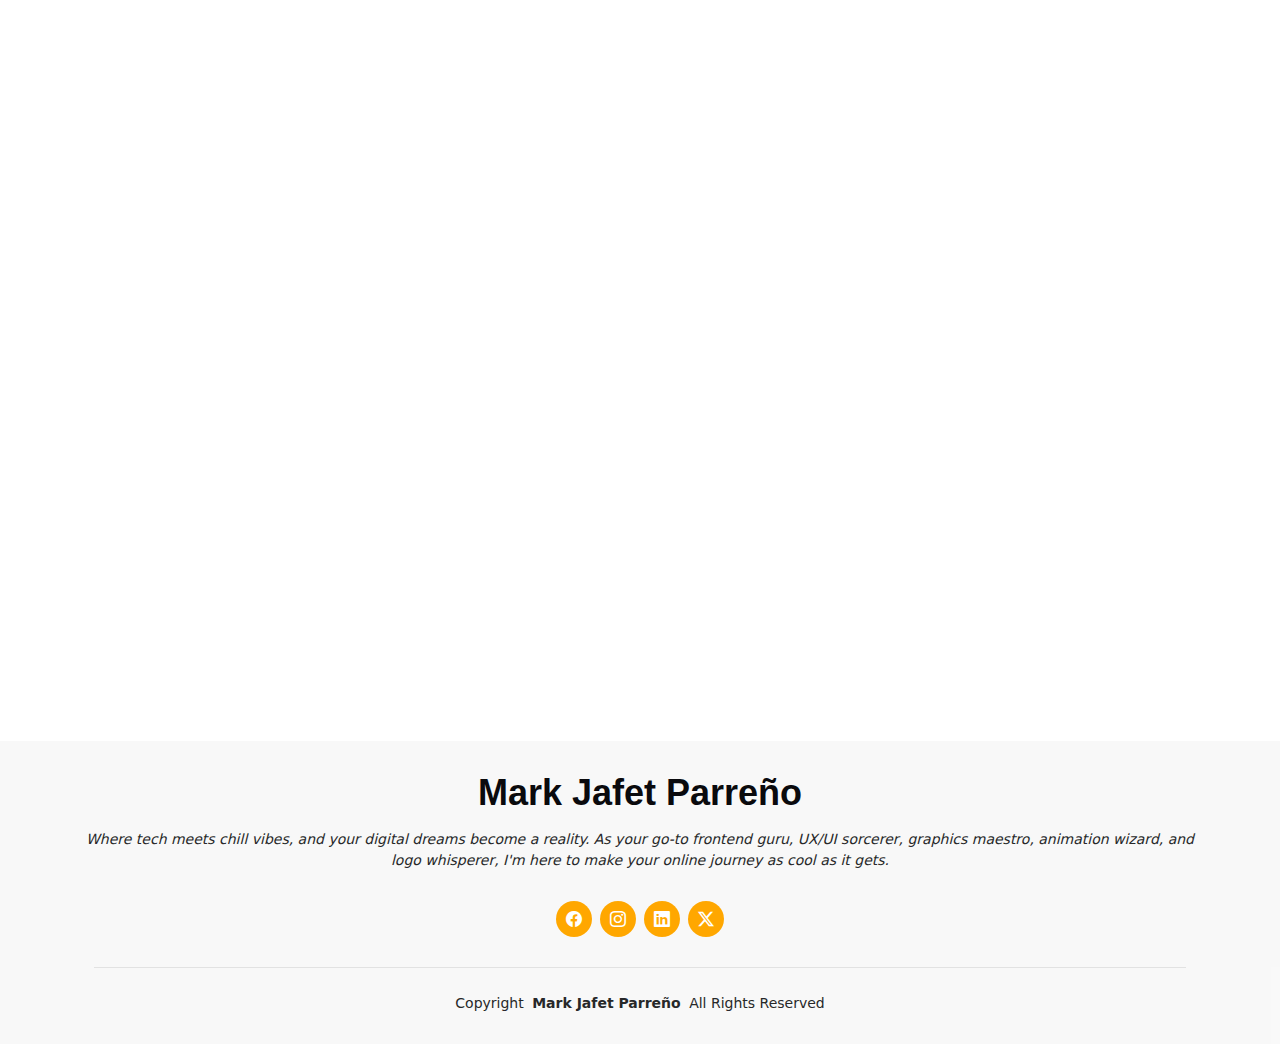
==== commit ebbc173c: "MySite v1.5" ====
--- a/index.html
+++ b/index.html
@@ -58,12 +58,12 @@
         <div class="row justify-content-center">
           <div class="col-lg-9">
             <h2>Mark Jafet Parreño</h2>
-            <p>I'm <span class="typed" data-typed-items="Designer, Developer, Freelancer, Photographer">Designer</span><span class="typed-cursor typed-cursor--blink" aria-hidden="true"></span></p>
+            <p>I'm <span class="typed" data-typed-items="Frontend Developer, UX/UI Designer, Graphics Designer, Animator, Logo Designer">Designer</span><span class="typed-cursor typed-cursor--blink" aria-hidden="true"></span></p>
             <div class="social-links">
-              <a href="#"><i class="bi bi-twitter-x"></i></a>
-              <a href="#"><i class="bi bi-facebook"></i></a>
-              <a href="#"><i class="bi bi-instagram"></i></a>
-              <a href="#"><i class="bi bi-linkedin"></i></a>
+              <a href="https://www.facebook.com/appsmile00" target="_blank"><i class="bi bi-facebook"></i></a>
+              <a href="https://www.instagram.com/jafet_kun/" target="_blank"><i class="bi bi-instagram"></i></a>
+              <a href="https://www.linkedin.com/in/mark-jafet/" target="_blank"><i class="bi bi-linkedin"></i></a>
+              <a href="https://x.com/JafzkieDaPogi" target="_blank"><i class="bi bi-twitter-x"></i></a>
             </div>
           </div>
         </div>
@@ -76,8 +76,8 @@
 
       <!-- Section Title -->
       <div class="container section-title" data-aos="fade-up">
-        <h2>About</h2>
-        <p>Magnam dolores commodi suscipit. Necessitatibus eius consequatur ex aliquid fuga eum quidem. Sit sint consectetur velit. Quisquam quos quisquam cupiditate. Et nemo qui impedit suscipit alias ea. Quia fugiat sit in iste officiis commodi quidem hic quas.</p>
+        <h2>Elevate Your Digital Presence with Mark Jafet</h2>
+        <p>Welcome to the digital world of Mark Jafet, your expert in frontend development, UX/UI design, graphics, animation, and logo creation. Explore a blend of creativity and technical prowess to enhance your online experience.</p>
       </div><!-- End Section Title -->
 
       <div class="container" data-aos="fade-up" data-aos-delay="100">
@@ -95,18 +95,18 @@
             <div class="row">
               <div class="col-lg-6">
                 <ul>
-                  <li><i class="bi bi-chevron-right"></i> <strong>Birthday:</strong> <span>1 May 1995</span></li>
-                  <li><i class="bi bi-chevron-right"></i> <strong>Website:</strong> <span>www.example.com</span></li>
-                  <li><i class="bi bi-chevron-right"></i> <strong>Phone:</strong> <span>+123 456 7890</span></li>
-                  <li><i class="bi bi-chevron-right"></i> <strong>City:</strong> <span>New York, USA</span></li>
+                  <li><i class="bi bi-chevron-right"></i> <strong>Birthday:</strong> <span>1 December 1997</span></li>
+                  <li><i class="bi bi-chevron-right"></i> <strong>Website:</strong> <span>www.markjafet.com</span></li>
+                  <li><i class="bi bi-chevron-right"></i> <strong>Phone:</strong> <span>+63 94686 14696</span></li>
+                  <li><i class="bi bi-chevron-right"></i> <strong>City:</strong> <span>Pototan, Iloilo, Philippines</span></li>
                 </ul>
               </div>
               <div class="col-lg-6">
                 <ul>
-                  <li><i class="bi bi-chevron-right"></i> <strong>Age:</strong> <span>30</span></li>
-                  <li><i class="bi bi-chevron-right"></i> <strong>Degree:</strong> <span>Master</span></li>
-                  <li><i class="bi bi-chevron-right"></i> <strong>Email:</strong> <span>email@example.com</span></li>
-                  <li><i class="bi bi-chevron-right"></i> <strong>Freelance:</strong> <span>Available</span></li>
+                  <li><i class="bi bi-chevron-right"></i> <strong>Age:</strong> <span>27</span></li>
+                  <li><i class="bi bi-chevron-right"></i> <strong>Degree:</strong> <span>Bachelor</span></li>
+                  <li><i class="bi bi-chevron-right"></i> <strong>Email:</strong><span><a href="mailto:hello.markjafet@gmail.com">hello.markjafet@gmail.com</a></span></li>
+                  <li><i class="bi bi-chevron-right"></i> <strong>Freelance:</strong><span>Available</span></li>
                 </ul>
               </div>
             </div>
@@ -760,24 +760,16 @@
   <footer id="footer" class="footer position-relative">
     <div class="container">
       <h3 class="sitename">Mark Jafet Parreño</h3>
-      <p>Et aut eum quis fuga eos sunt ipsa nihil. Labore corporis magni eligendi fuga maxime saepe commodi placeat.</p>
+      <p>Where tech meets chill vibes, and your digital dreams become a reality. As your go-to frontend guru, UX/UI sorcerer, graphics maestro, animation wizard, and logo whisperer, I'm here to make your online journey as cool as it gets.</p>
       <div class="social-links d-flex justify-content-center">
-        <a href=""><i class="bi bi-twitter-x"></i></a>
-        <a href=""><i class="bi bi-facebook"></i></a>
-        <a href=""><i class="bi bi-instagram"></i></a>
-        <a href=""><i class="bi bi-skype"></i></a>
-        <a href=""><i class="bi bi-linkedin"></i></a>
+        <a href="https://www.facebook.com/appsmile00" target="_blank"><i class="bi bi-facebook"></i></a>
+        <a href="https://www.instagram.com/jafet_kun/" target="_blank"><i class="bi bi-instagram"></i></a>
+        <a href="https://www.linkedin.com/in/mark-jafet/" target="_blank"><i class="bi bi-linkedin"></i></a>
+        <a href="https://x.com/JafzkieDaPogi" target="_blank"><i class="bi bi-twitter-x"></i></a>
       </div>
       <div class="container">
         <div class="copyright">
-          <span>Copyright</span> <strong class="px-1 sitename">Alex Smith</strong> <span>All Rights Reserved</span>
-        </div>
-        <div class="credits">
-          <!-- All the links in the footer should remain intact. -->
-          <!-- You can delete the links only if you've purchased the pro version. -->
-          <!-- Licensing information: https://bootstrapmade.com/license/ -->
-          <!-- Purchase the pro version with working PHP/AJAX contact form: [buy-url] -->
-          Designed by <a href="https://bootstrapmade.com/">BootstrapMade</a>
+          <span>Copyright</span> <strong class="px-1 sitename">Mark Jafet Parreño</strong> <span>All Rights Reserved</span>
         </div>
       </div>
     </div>
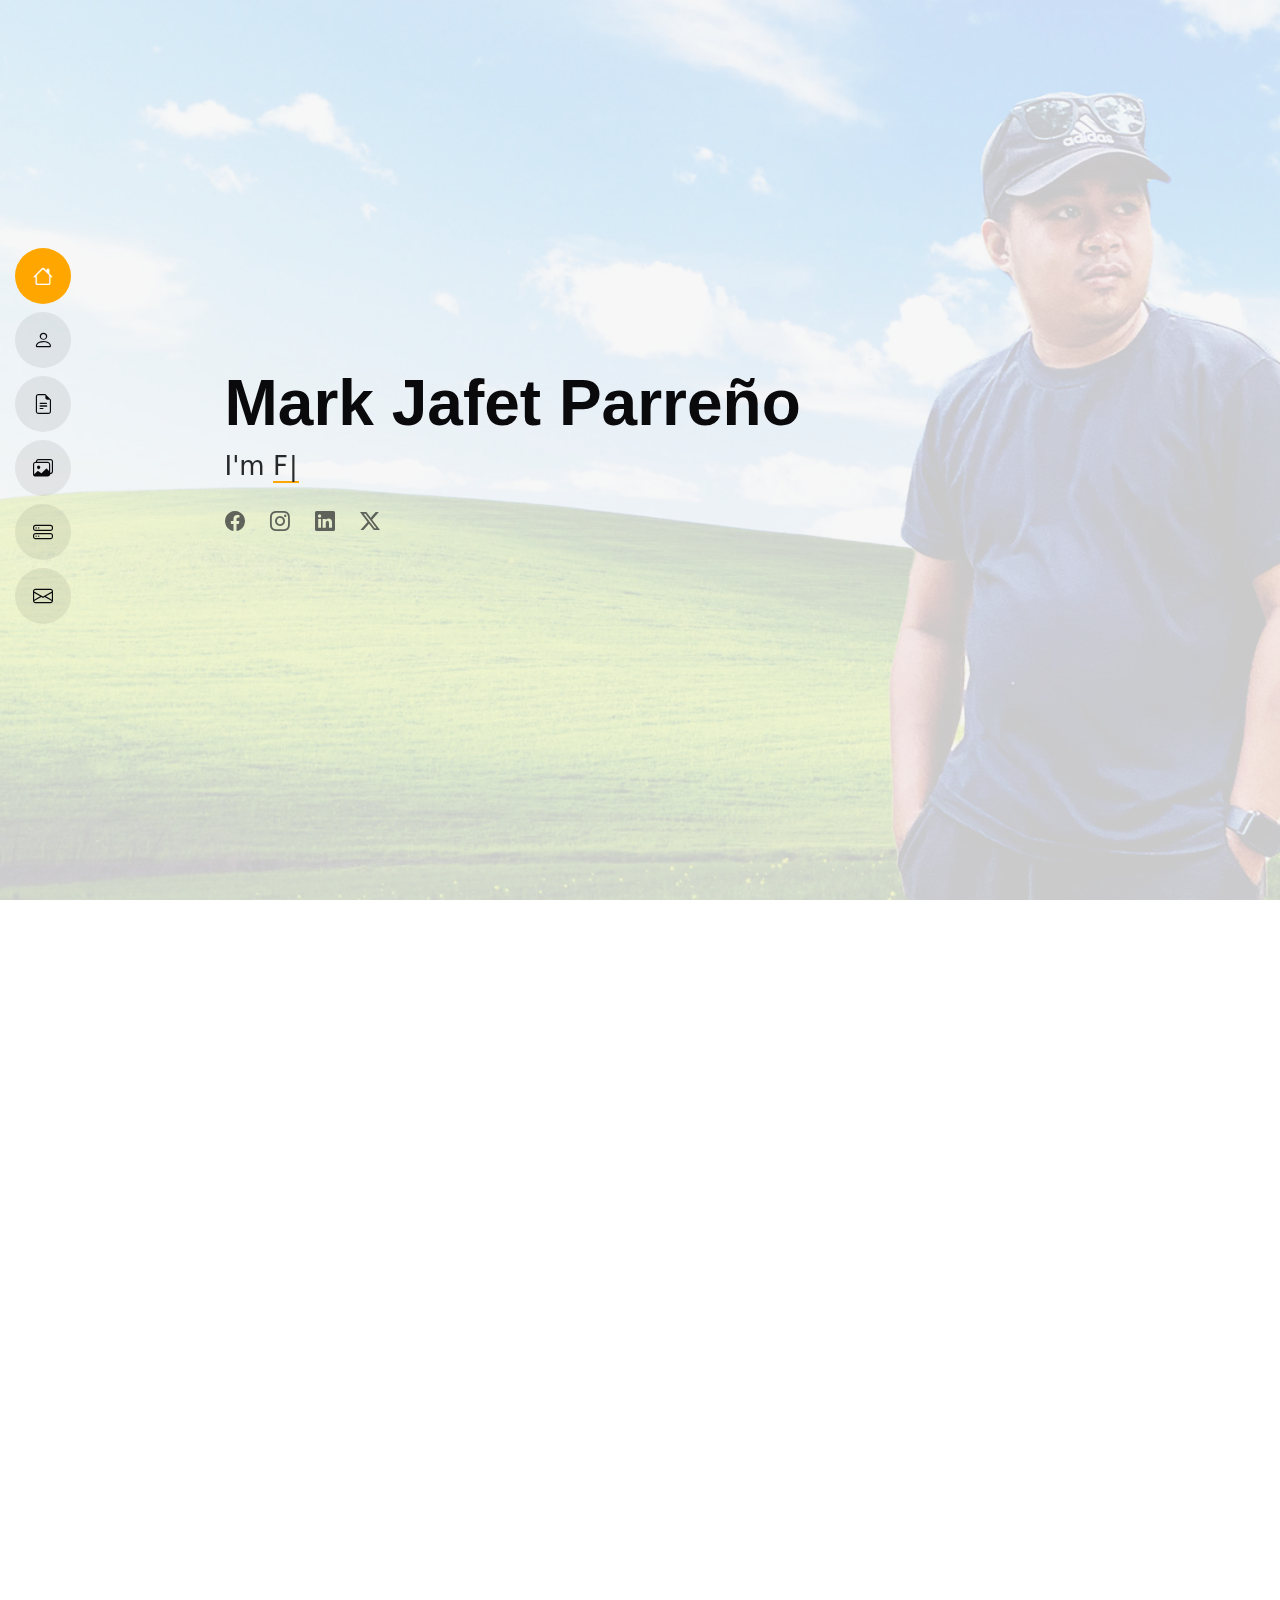
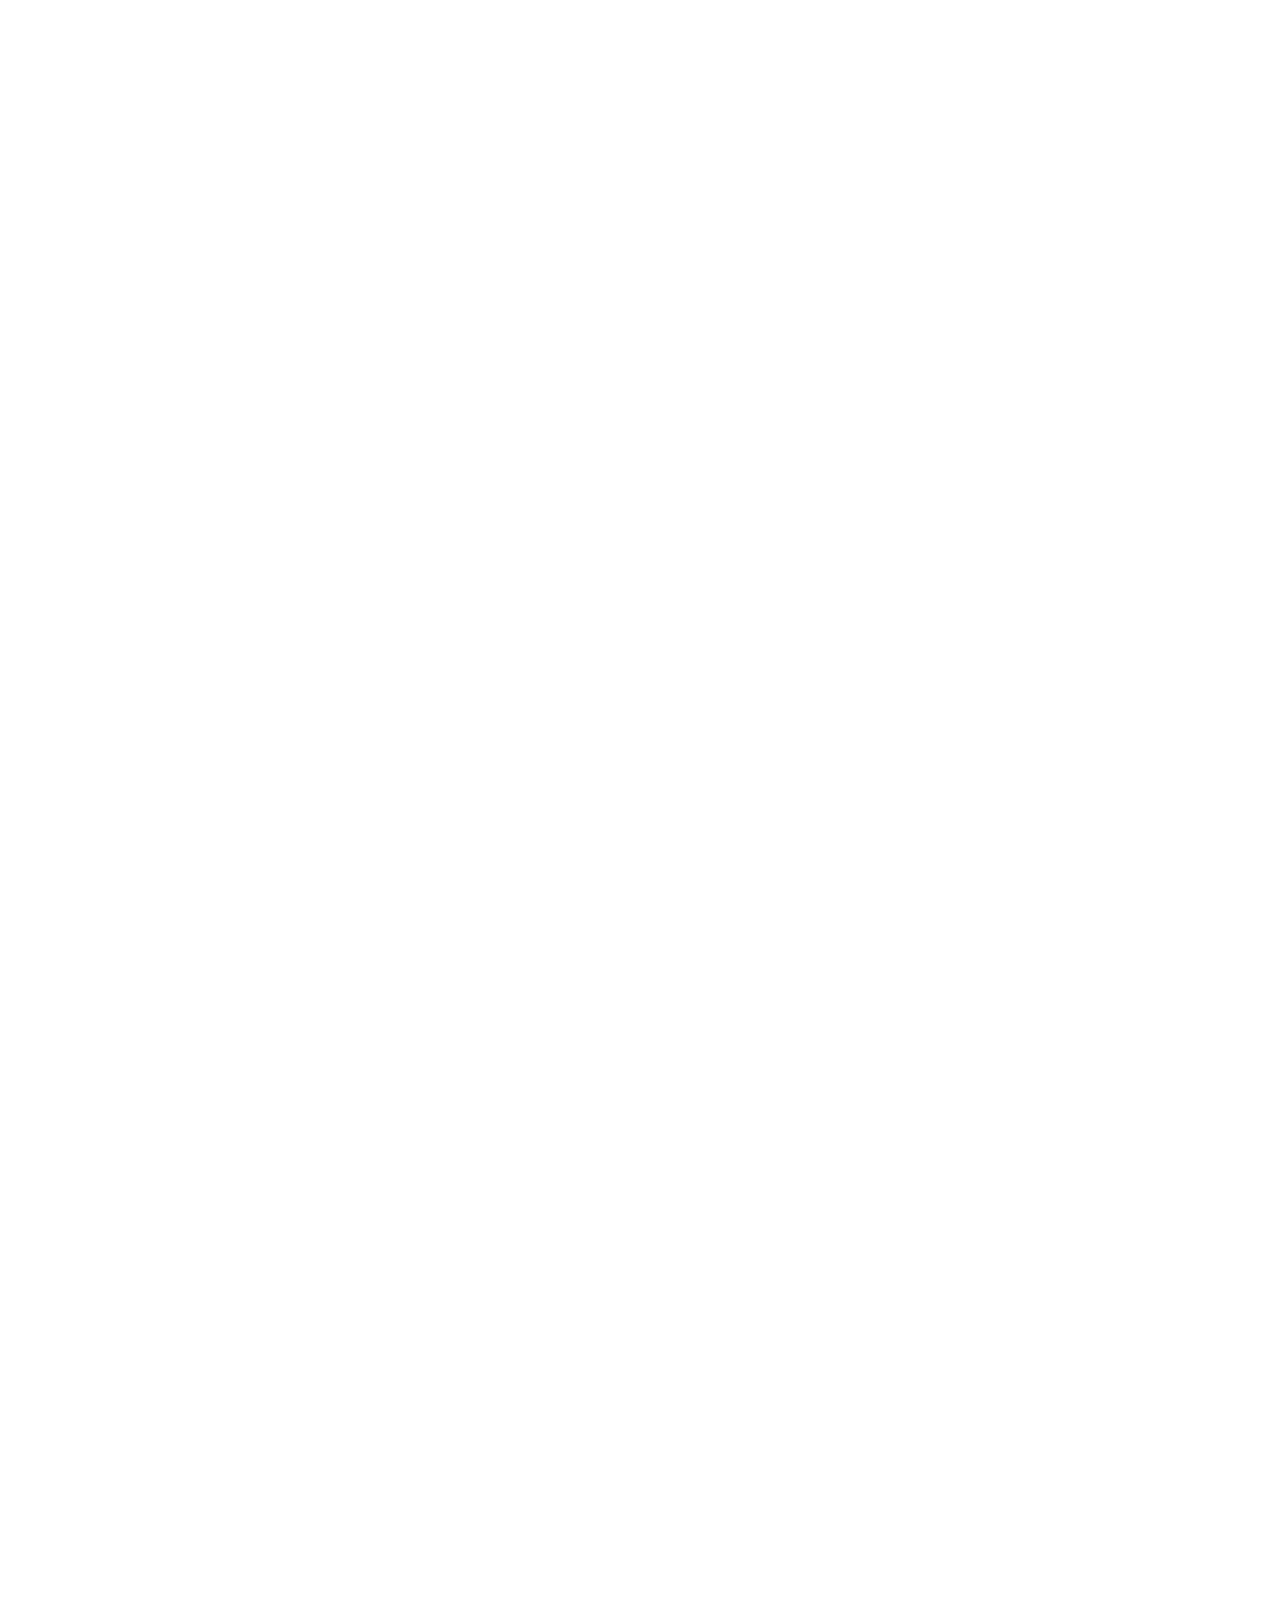
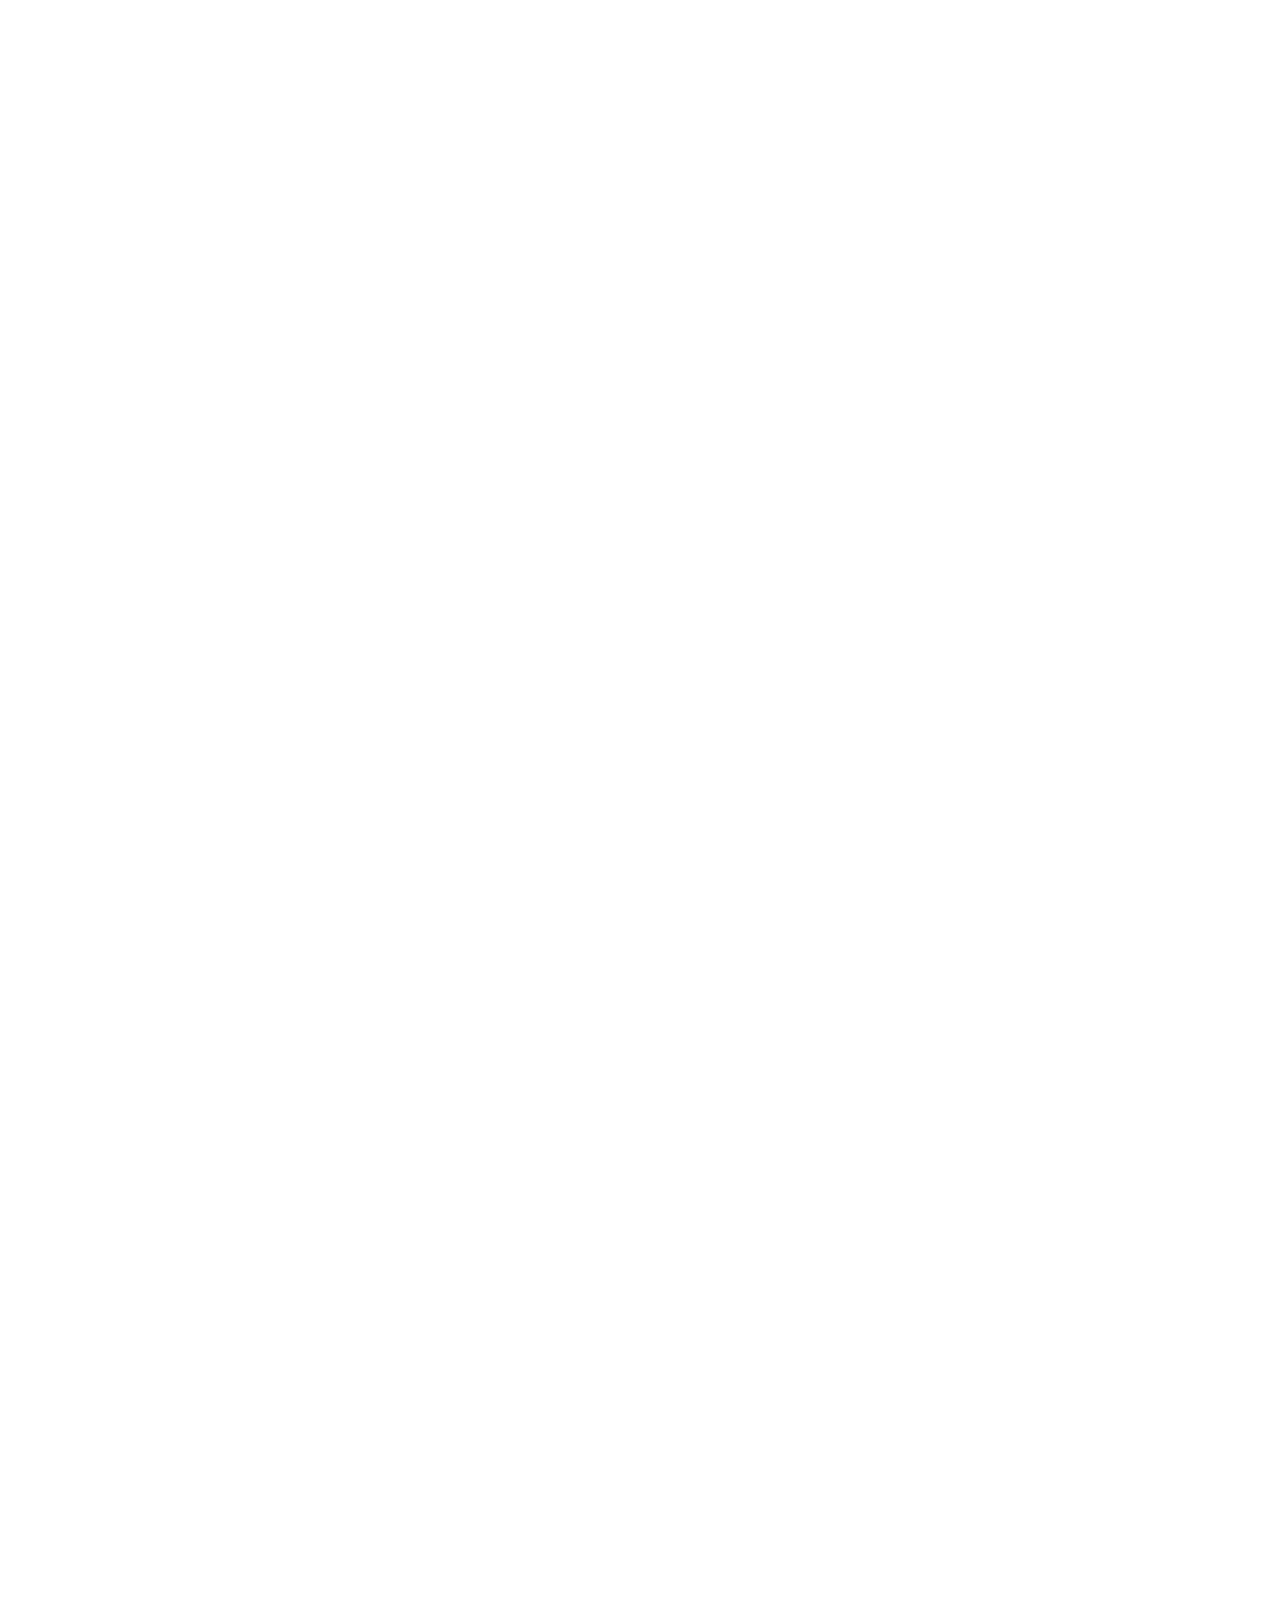
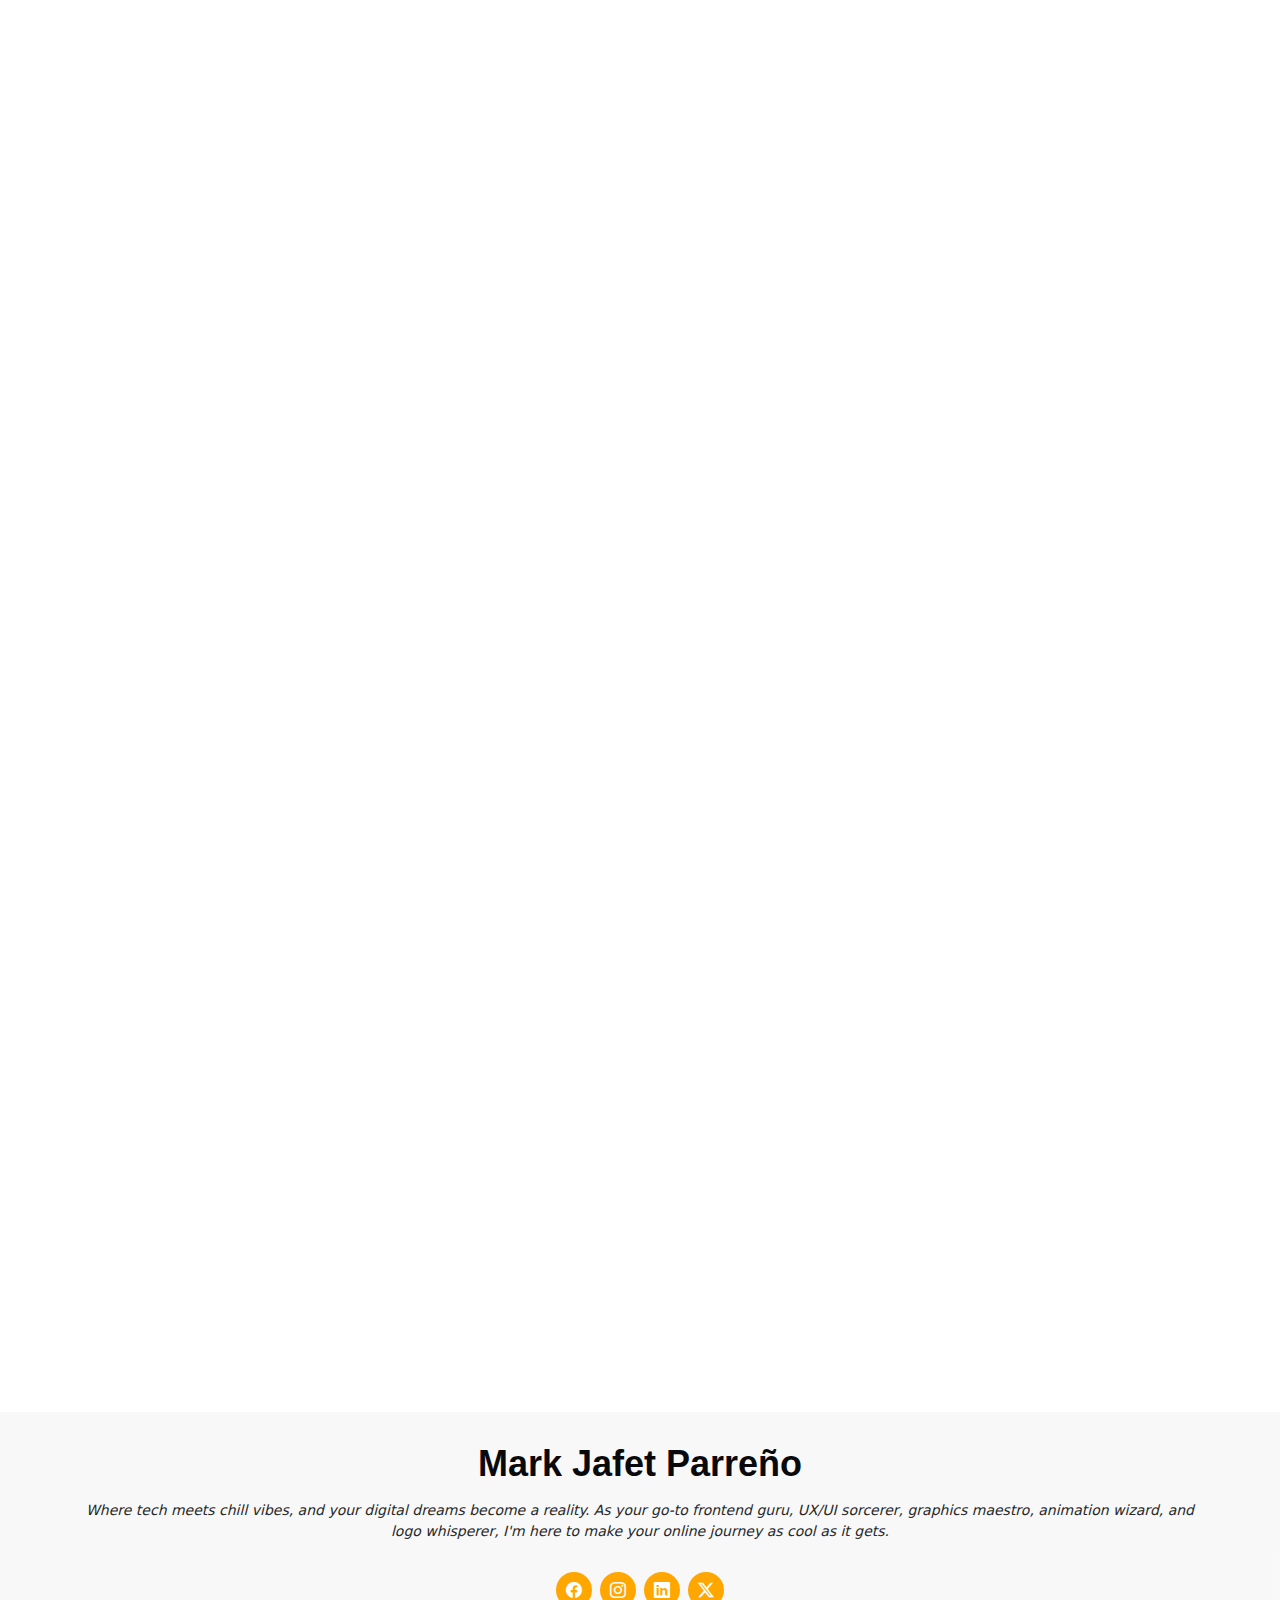
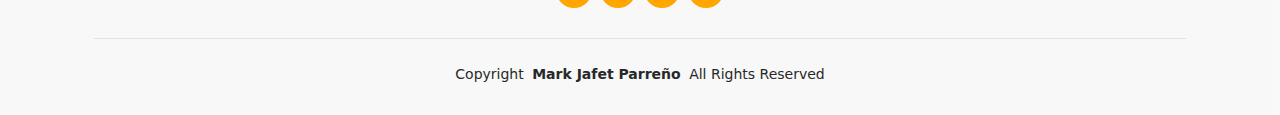
==== commit f202a9a7: "Homepage Update" ====
--- a/index.html
+++ b/index.html
@@ -120,52 +120,6 @@
       </div>
 
     </section><!-- /About Section -->
-
-    <!-- Stats Section -->
-    <section id="stats" class="stats section">
-
-      <div class="container" data-aos="fade-up" data-aos-delay="100">
-
-        <div class="row gy-4">
-
-          <div class="col-lg-3 col-md-6 d-flex flex-column align-items-center">
-            <i class="bi bi-emoji-smile"></i>
-            <div class="stats-item">
-              <span data-purecounter-start="0" data-purecounter-end="232" data-purecounter-duration="1" class="purecounter"></span>
-              <p>Happy Clients</p>
-            </div>
-          </div><!-- End Stats Item -->
-
-          <div class="col-lg-3 col-md-6 d-flex flex-column align-items-center">
-            <i class="bi bi-journal-richtext"></i>
-            <div class="stats-item">
-              <span data-purecounter-start="0" data-purecounter-end="521" data-purecounter-duration="1" class="purecounter"></span>
-              <p>Projects</p>
-            </div>
-          </div><!-- End Stats Item -->
-
-          <div class="col-lg-3 col-md-6 d-flex flex-column align-items-center">
-            <i class="bi bi-headset"></i>
-            <div class="stats-item">
-              <span data-purecounter-start="0" data-purecounter-end="1463" data-purecounter-duration="1" class="purecounter"></span>
-              <p>Hours Of Support</p>
-            </div>
-          </div><!-- End Stats Item -->
-
-          <div class="col-lg-3 col-md-6 d-flex flex-column align-items-center">
-            <i class="bi bi-people"></i>
-            <div class="stats-item">
-              <span data-purecounter-start="0" data-purecounter-end="15" data-purecounter-duration="1" class="purecounter"></span>
-              <p>Hard Workers</p>
-            </div>
-          </div><!-- End Stats Item -->
-
-        </div>
-
-      </div>
-
-    </section><!-- /Stats Section -->
-
     <!-- Skills Section -->
     <section id="skills" class="skills section">
 
@@ -353,7 +307,7 @@
                 <a href="portfolio-details.html" title="More Details" class="details-link"><i class="bi bi-link-45deg"></i></a>
               </div>
             </div><!-- End Portfolio Item -->
-
+            
             <div class="col-lg-4 col-md-6 portfolio-item isotope-item filter-branding">
               <img src="assets/img/masonry-portfolio/masonry-portfolio-3.jpg" class="img-fluid" alt="">
               <div class="portfolio-info">
@@ -543,143 +497,8 @@
       </div>
 
     </section><!-- /Services Section -->
-
-    <!-- Testimonials Section -->
-    <section id="testimonials" class="testimonials section">
-
-      <!-- Section Title -->
-      <div class="container section-title" data-aos="fade-up">
-        <h2>Testimonials</h2>
-        <p>Necessitatibus eius consequatur ex aliquid fuga eum quidem sint consectetur velit</p>
-      </div><!-- End Section Title -->
-
-      <div class="container" data-aos="fade-up" data-aos-delay="100">
-
-        <div class="swiper init-swiper">
-          <script type="application/json" class="swiper-config">
-            {
-              "loop": true,
-              "speed": 600,
-              "autoplay": {
-                "delay": 5000
-              },
-              "slidesPerView": "auto",
-              "pagination": {
-                "el": ".swiper-pagination",
-                "type": "bullets",
-                "clickable": true
-              }
-            }
-          </script>
-          <div class="swiper-wrapper">
-
-            <div class="swiper-slide">
-              <div class="testimonial-item">
-                <div class="row gy-4 justify-content-center">
-                  <div class="col-lg-6">
-                    <div class="testimonial-content">
-                      <p>
-                        <i class="bi bi-quote quote-icon-left"></i>
-                        <span>Proin iaculis purus consequat sem cure digni ssim donec porttitora entum suscipit rhoncus. Accusantium quam, ultricies eget id, aliquam eget nibh et. Maecen aliquam, risus at semper.</span>
-                        <i class="bi bi-quote quote-icon-right"></i>
-                      </p>
-                      <h3>Saul Goodman</h3>
-                      <h4>Ceo &amp; Founder</h4>
-                      <div class="stars">
-                        <i class="bi bi-star-fill"></i><i class="bi bi-star-fill"></i><i class="bi bi-star-fill"></i><i class="bi bi-star-fill"></i><i class="bi bi-star-fill"></i>
-                      </div>
-                    </div>
-                  </div>
-                  <div class="col-lg-2 text-center">
-                    <img src="assets/img/testimonials/testimonials-1.jpg" class="img-fluid testimonial-img" alt="">
-                  </div>
-                </div>
-              </div>
-            </div><!-- End testimonial item -->
-
-            <div class="swiper-slide">
-              <div class="testimonial-item">
-                <div class="row gy-4 justify-content-center">
-                  <div class="col-lg-6">
-                    <div class="testimonial-content">
-                      <p>
-                        <i class="bi bi-quote quote-icon-left"></i>
-                        <span>Export tempor illum tamen malis malis eram quae irure esse labore quem cillum quid cillum eram malis quorum velit fore eram velit sunt aliqua noster fugiat irure amet legam anim culpa.</span>
-                        <i class="bi bi-quote quote-icon-right"></i>
-                      </p>
-                      <h3>Sara Wilsson</h3>
-                      <h4>Designer</h4>
-                      <div class="stars">
-                        <i class="bi bi-star-fill"></i><i class="bi bi-star-fill"></i><i class="bi bi-star-fill"></i><i class="bi bi-star-fill"></i><i class="bi bi-star-fill"></i>
-                      </div>
-                    </div>
-                  </div>
-                  <div class="col-lg-2 text-center">
-                    <img src="assets/img/testimonials/testimonials-2.jpg" class="img-fluid testimonial-img" alt="">
-                  </div>
-                </div>
-              </div>
-            </div><!-- End testimonial item -->
-
-            <div class="swiper-slide">
-              <div class="testimonial-item">
-                <div class="row gy-4 justify-content-center">
-                  <div class="col-lg-6">
-                    <div class="testimonial-content">
-                      <p>
-                        <i class="bi bi-quote quote-icon-left"></i>
-                        <span>Enim nisi quem export duis labore cillum quae magna enim sint quorum nulla quem veniam duis minim tempor labore quem eram duis noster aute amet eram fore quis sint minim.</span>
-                        <i class="bi bi-quote quote-icon-right"></i>
-                      </p>
-                      <h3>Jena Karlis</h3>
-                      <h4>Store Owner</h4>
-                      <div class="stars">
-                        <i class="bi bi-star-fill"></i><i class="bi bi-star-fill"></i><i class="bi bi-star-fill"></i><i class="bi bi-star-fill"></i><i class="bi bi-star-fill"></i>
-                      </div>
-                    </div>
-                  </div>
-                  <div class="col-lg-2 text-center">
-                    <img src="assets/img/testimonials/testimonials-3.jpg" class="img-fluid testimonial-img" alt="">
-                  </div>
-                </div>
-              </div>
-            </div><!-- End testimonial item -->
-
-            <div class="swiper-slide">
-              <div class="testimonial-item">
-                <div class="row gy-4 justify-content-center">
-                  <div class="col-lg-6">
-                    <div class="testimonial-content">
-                      <p>
-                        <i class="bi bi-quote quote-icon-left"></i>
-                        <span>Fugiat enim eram quae cillum dolore dolor amet nulla culpa multos export minim fugiat minim velit minim dolor enim duis veniam ipsum anim magna sunt elit fore quem dolore labore illum veniam.</span>
-                        <i class="bi bi-quote quote-icon-right"></i>
-                      </p>
-                      <h3>John Larson</h3>
-                      <h4>Entrepreneur</h4>
-                      <div class="stars">
-                        <i class="bi bi-star-fill"></i><i class="bi bi-star-fill"></i><i class="bi bi-star-fill"></i><i class="bi bi-star-fill"></i><i class="bi bi-star-fill"></i>
-                      </div>
-                    </div>
-                  </div>
-                  <div class="col-lg-2 text-center">
-                    <img src="assets/img/testimonials/testimonials-4.jpg" class="img-fluid testimonial-img" alt="">
-                  </div>
-                </div>
-              </div>
-            </div><!-- End testimonial item -->
-
-          </div>
-          <div class="swiper-pagination"></div>
-        </div>
-
-      </div>
-
-    </section><!-- /Testimonials Section -->
-
     <!-- Contact Section -->
     <section id="contact" class="contact section">
-
       <!-- Section Title -->
       <div class="container section-title" data-aos="fade-up">
         <h2>Contact</h2>
@@ -718,35 +537,6 @@
           </div>
 
           <div class="col-lg-8">
-            <form action="forms/contact.php" method="post" class="php-email-form" data-aos="fade-up" data-aos-delay="200">
-              <div class="row gy-4">
-
-                <div class="col-md-6">
-                  <input type="text" name="name" class="form-control" placeholder="Your Name" required="">
-                </div>
-
-                <div class="col-md-6 ">
-                  <input type="email" class="form-control" name="email" placeholder="Your Email" required="">
-                </div>
-
-                <div class="col-md-12">
-                  <input type="text" class="form-control" name="subject" placeholder="Subject" required="">
-                </div>
-
-                <div class="col-md-12">
-                  <textarea class="form-control" name="message" rows="6" placeholder="Message" required=""></textarea>
-                </div>
-
-                <div class="col-md-12 text-center">
-                  <div class="loading">Loading</div>
-                  <div class="error-message"></div>
-                  <div class="sent-message">Your message has been sent. Thank you!</div>
-
-                  <button type="submit">Send Message</button>
-                </div>
-
-              </div>
-            </form>
           </div><!-- End Contact Form -->
 
         </div>
